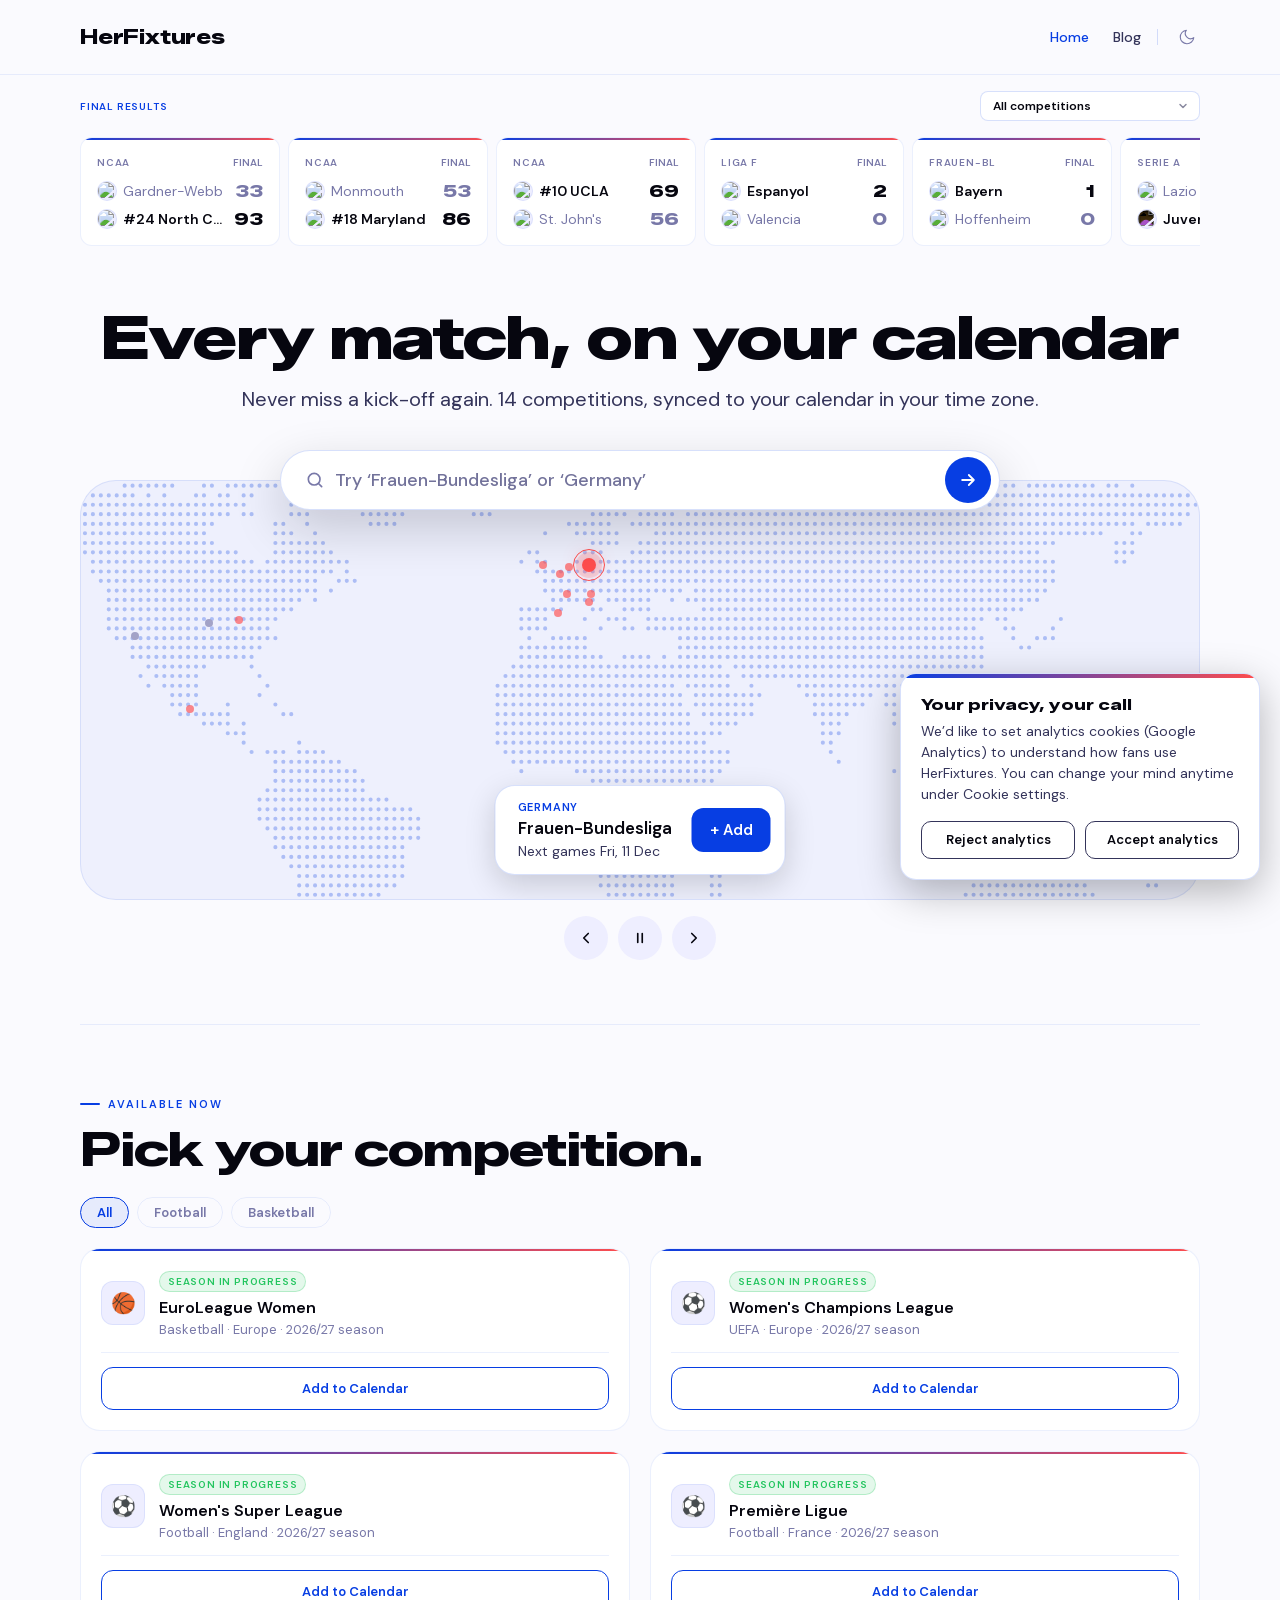
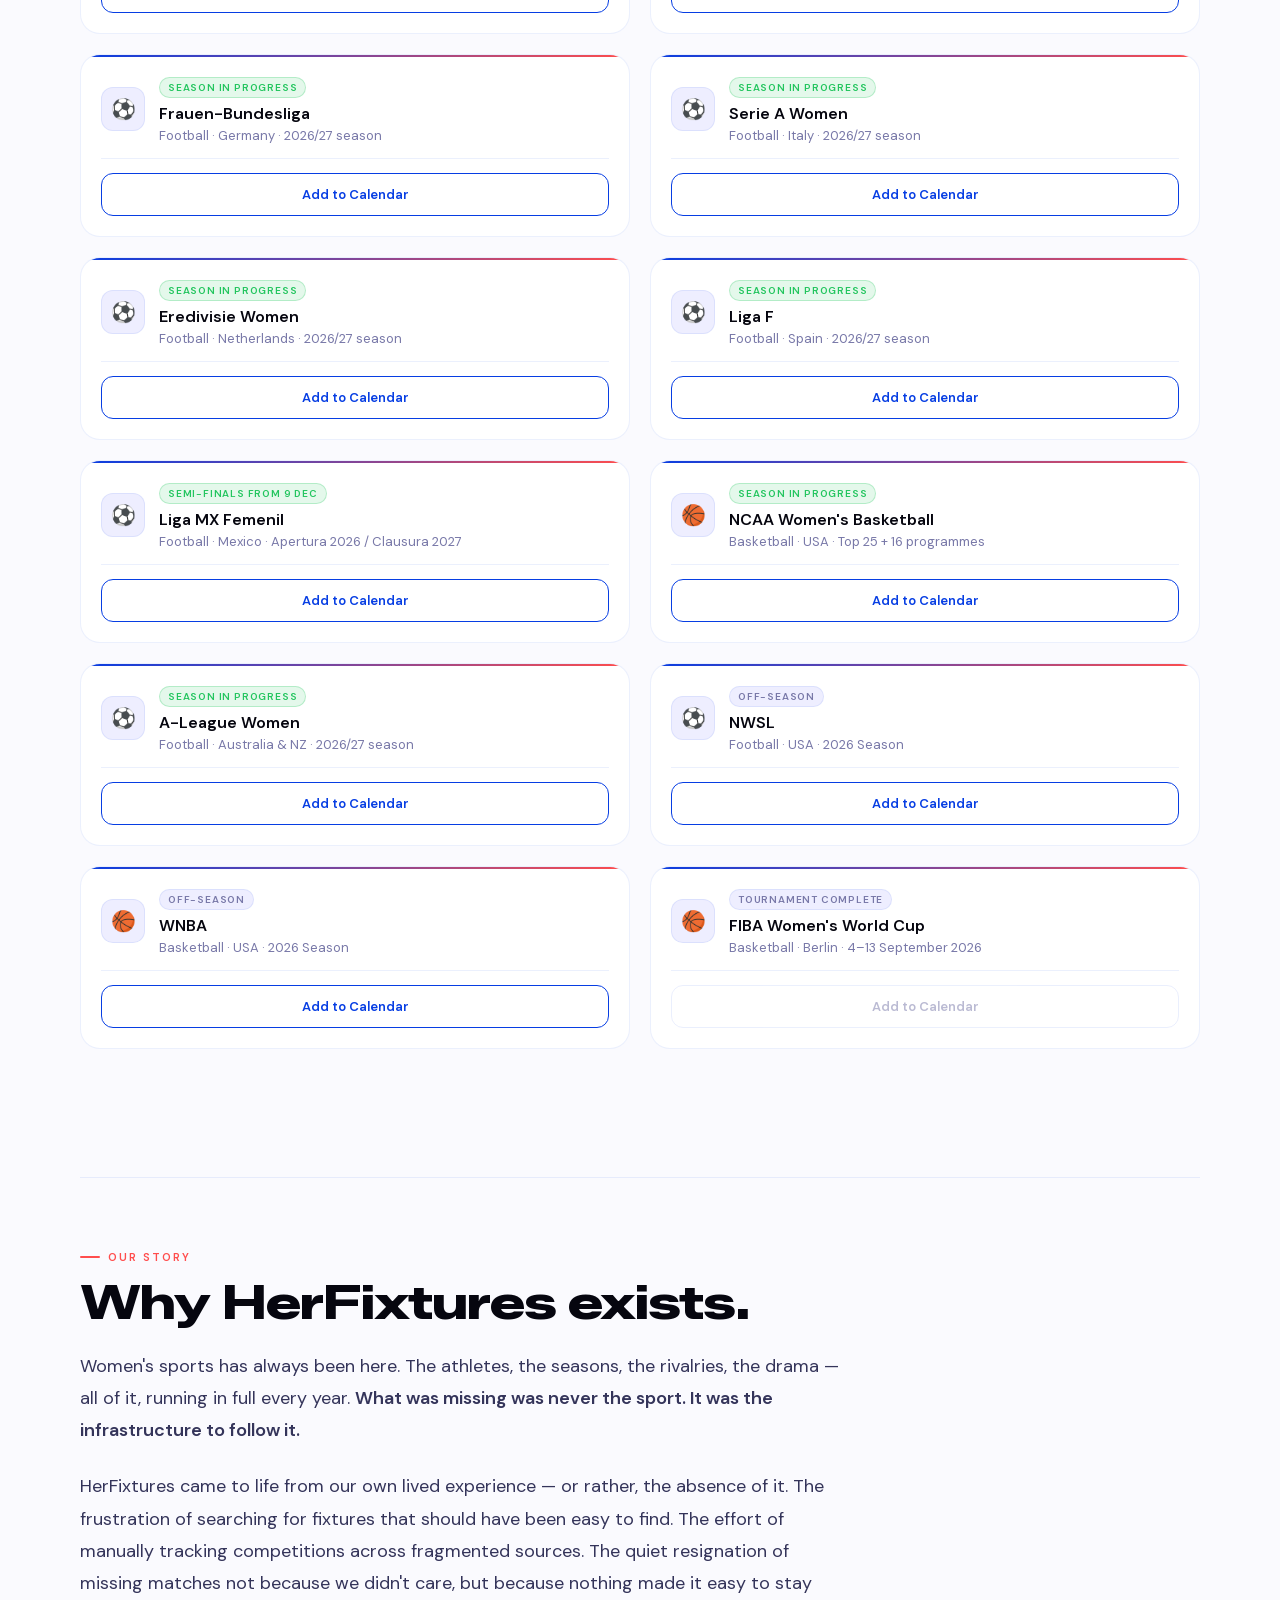
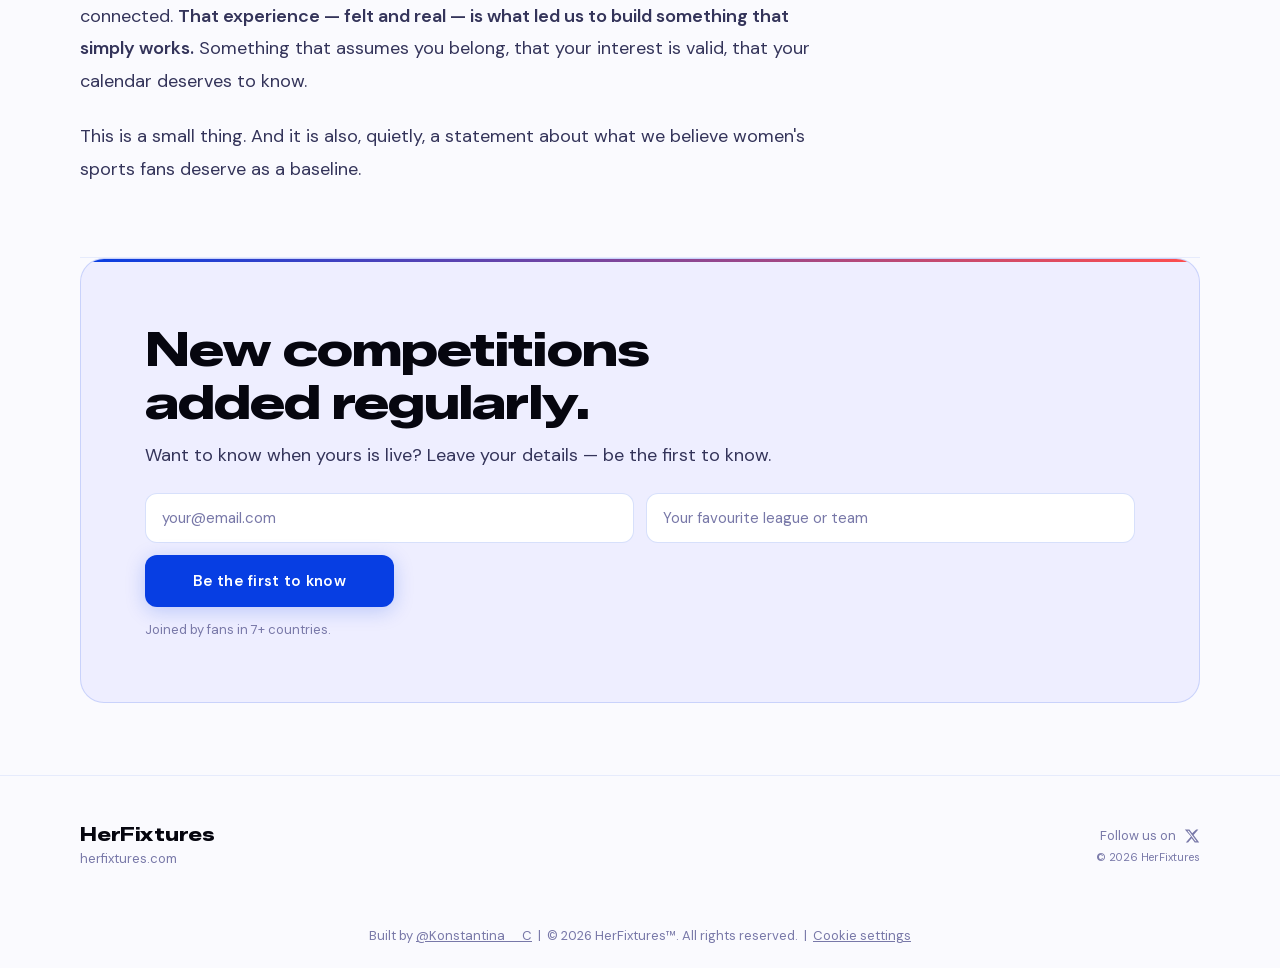
==== index.html @ 51320aba "design: search groups clubs with + Add per competition; dropdown lists every in-season competition; " ====
<!DOCTYPE html>
<html lang="en" data-theme="light">
<head>
<meta charset="UTF-8">
<meta name="viewport" content="width=device-width, initial-scale=1.0">
<script>(function(){var t=localStorage.getItem('theme');if(t==='dark'||t==='light')document.documentElement.setAttribute('data-theme',t);})();</script>
<link rel="canonical" href="https://herfixtures.com/">
<title>HerFixtures — Women's Sports on Your Calendar</title>
<meta name="description" content="Women's sports fixtures, always in your calendar. Subscribe to live fixture feeds for WNBA, NWSL, Women's Champions League, Frauen-Bundesliga and more — straight to Google Calendar, Apple Calendar, or Outlook.">
<meta property="og:title" content="HerFixtures — Women's Sports on Your Calendar">
<meta property="og:description" content="They play every week. You just never knew when. Now you do. One click, no login, women's fixtures in your calendar.">
<meta property="og:url" content="https://herfixtures.com/">
<meta property="og:type" content="website">
<meta property="og:image" content="https://herfixtures.com/og-image.png">
<meta name="twitter:card" content="summary_large_image">
<meta name="twitter:title" content="HerFixtures — Women's Sports on Your Calendar">
<meta name="twitter:description" content="They play every week. You just never knew when. Now you do. One click, no login, women's fixtures in your calendar.">
<meta name="twitter:image" content="https://herfixtures.com/og-image.png">
<!-- Google Analytics loads only after consent: see /assets/consent.js. Never add gtag.js here. -->
<script>
  window.dataLayer = window.dataLayer || [];
  function gtag(){dataLayer.push(arguments);}
</script>
<script src="/assets/consent.js" defer></script>
<link rel="icon" type="image/svg+xml" href="/Favicon.svg">
<link rel="apple-touch-icon" href="/Favicon.svg">
<link rel="stylesheet" href="/assets/fonts/fonts.css">
<style>

/* ── TOKENS ─────────────────────────────────────────────── */
:root {
  --blue:       #073EE3;
  --blue-dim:   #052FC0;
  --coral:      #FF4D4D;
  --coral-dim:  #D93A3A;
  --gold:       #F5C842;

  /* Dark surfaces — clearly distinct */
  --bg:         #0C0C18;
  --bg2:        #181830;
  --bg3:        #222240;
  --text:       #EFEFFA;
  --text2:      #9898BB;
  --muted:      #555575;
  --card:       #181830;
  --border:     rgba(255,255,255,0.08);
  --border2:    rgba(255,255,255,0.15);
  --grid:       rgba(7,62,227,0.07);

  /* Accessible blue for dark mode text/outlines (4.5:1 on #0C0C18) */
  --brand-fg:   #5E86FF;
  --purple:     #7C3AED;
}

[data-theme="light"] {
  --bg:         #FAFAFE;
  --bg2:        #FFFFFF;
  --bg3:        #EEEEFF;
  --text:       #06060F;
  --text2:      #34345A;
  --muted:      #7878A8;
  --card:       #FFFFFF;
  --border:     rgba(7,62,227,0.08);
  --border2:    rgba(7,62,227,0.16);
  --grid:       rgba(7,62,227,0.04);
  --brand-fg:   #073EE3;
}

*, *::before, *::after { margin:0; padding:0; box-sizing:border-box; }
html { scroll-behavior:smooth; }

body {
  font-family:'DM Sans',sans-serif;
  background:var(--bg); color:var(--text);
  min-height:100vh; overflow-x:hidden;
  transition:background 0.4s, color 0.4s;
}


/* ════════════════════════════════════════════════════════
   RESPONSIVE BREAKPOINTS
   The .phone / .phone-scroll / .inner wrapper is the
   mockup chrome. On real viewports we bypass it entirely
   via the #live-page container which is hidden in mockup
   mode but shown on real breakpoints.
   ════════════════════════════════════════════════════════ */

/* ── SHARED PAGE LAYOUT ─────────────────────────────────── */
#live-page {
  display: block;
  width: 100%;
  position: relative;
  isolation: isolate;
  background-color: var(--bg);
  color: var(--text);
  min-height: 100vh;
  transition: background-color 0.4s, color 0.4s;
}

/* Real topbar */
#live-page .real-topbar {
  display: flex;
  align-items: center;
  justify-content: space-between;
  padding: 20px 48px;
  border-bottom: 1px solid var(--border);
  position: sticky;
  top: 0;
  z-index: 100;
  background: var(--bg);
  transition: all 0.4s;
}

#live-page .real-logo {
  font-family: 'Zalando Sans Expanded', sans-serif;
  font-weight: 800;
  font-size: 20px;
  letter-spacing: -0.01em;
  color: var(--text);
  transition: color 0.4s;
}

.real-nav {
  display: flex;
  align-items: center;
  gap: 24px;
}

.nav-link {
  font-family: 'DM Sans', sans-serif;
  font-size: 14px;
  font-weight: 500;
  color: var(--text2);
  text-decoration: none;
  transition: color 0.2s;
}

.nav-link:hover { color: var(--purple); }
.nav-link.active { color: var(--brand-fg); }

.topbar-right {
  display: flex;
  align-items: center;
  gap: 16px;
}

.nav-divider {
  width: 1px;
  height: 16px;
  background: var(--border2);
  flex-shrink: 0;
}

.theme-icon-btn {
  background: none;
  border: none;
  cursor: pointer;
  padding: 4px;
  display: flex;
  align-items: center;
  justify-content: center;
  color: var(--muted);
  transition: color 0.3s, opacity 0.3s;
  border-radius: 6px;
}
.theme-icon-btn:hover {
  opacity: 0.7;
}

/* Content wrapper — max-width + centred */
#live-page .page-content {
  max-width: 1200px;
  margin: 0 auto;
}

/* ── BASE STYLES — all screen sizes ─────────────────────── */

  #live-page .real-topbar { padding: 16px 20px; }

  #live-page .email-social-proof {
    font-size: 13px;
    color: var(--muted);
    margin-top: 14px;
    transition: color 0.4s;
  }

  /* Dividers */
  #live-page .divider { height: 1px; background: var(--border); margin: 0 20px; transition: background 0.4s; }

  /* Sections */
  #live-page .section { padding: 40px 20px; }

  #live-page .mission-body { line-height: 1.8; color: var(--text2); transition: color 0.4s; }
  #live-page .mission-body p { margin-bottom: 1.3em; }
  #live-page .mission-body p:last-child { margin-bottom: 0; }

  #live-page .eyebrow {
    font-size: 11px; font-weight: 700; letter-spacing: 0.18em;
    text-transform: uppercase; color: var(--brand-fg);
    margin-bottom: 14px; display: flex; align-items: center;
    gap: 8px; transition: color 0.4s;
  }
  #live-page .eyebrow::before { content: ''; width: 20px; height: 2px; background: currentColor; border-radius: 2px; flex-shrink: 0; }
  #live-page .eyebrow.coral { color: var(--coral); }

  #live-page .section-title {
    font-family: 'Zalando Sans Expanded', sans-serif;
    font-weight: 800; font-size: 28px; line-height: 1.0;
    letter-spacing: -0.02em; color: var(--text);
    margin-bottom: 24px; transition: color 0.4s;
  }

  /* ── Disabled calendar button state — off-season feeds ── */
  #live-page .btn-cal-disabled {
    flex: 1; display: flex; align-items: center; justify-content: center;
    font-family: 'DM Sans', sans-serif; font-size: 13px; font-weight: 600;
    padding: 12px 10px; border-radius: 12px;
    background: transparent; text-decoration: none;
    color: var(--muted); border: 1.5px solid var(--border2);
    cursor: default; opacity: 0.5; pointer-events: none;
  }

  /* ── UCL Final Card ── */
  #live-page .final-card {
    border-radius: 20px;
    border: 1px solid #ebebeb;
    overflow: hidden;
    position: relative;
    background:
      url('data:image/svg+xml;utf8,<svg viewBox="0 0 400 229" xmlns="http://www.w3.org/2000/svg" preserveAspectRatio="none"><rect x="0" y="0" height="100%25" width="100%25" fill="url(%23grad)" opacity="0.5"/><defs><radialGradient id="grad" gradientUnits="userSpaceOnUse" cx="0" cy="0" r="10" gradientTransform="matrix(12.4 12.185 -9.95 15.185 45.5 -39.187)"><stop stop-color="rgba(0,77,152,1)" offset="0"/><stop stop-color="rgba(32,99,165,1)" offset="0.125"/><stop stop-color="rgba(128,166,204,1)" offset="0.5"/><stop stop-color="rgba(255,255,255,1)" offset="1"/></radialGradient></defs></svg>'),
      url('data:image/svg+xml;utf8,<svg viewBox="0 0 400 229" xmlns="http://www.w3.org/2000/svg" preserveAspectRatio="none"><rect x="0" y="0" height="100%25" width="100%25" fill="url(%23grad)" opacity="1"/><defs><radialGradient id="grad" gradientUnits="userSpaceOnUse" cx="0" cy="0" r="10" gradientTransform="matrix(-15.7 11.879 -9.7 -19.226 386.5 -39.187)"><stop stop-color="rgba(228,32,45,1)" offset="0"/><stop stop-color="rgba(235,88,98,1)" offset="0.25"/><stop stop-color="rgba(248,199,203,1)" offset="0.75"/><stop stop-color="rgba(255,255,255,1)" offset="1"/></radialGradient></defs></svg>'),
      #ffffff;
    background-size: cover, cover;
  }
  #live-page .final-card::before {
    content: ''; position: absolute; top: 0; left: 0; right: 0;
    height: 2px;
    background: linear-gradient(to right, #073EE3 0%, #FF4D4D 100%);
    z-index: 1;
  }
  #live-page .final-card-inner {
    padding: 20px;
    display: flex;
    flex-direction: column;
    gap: 14px;
  }
  #live-page .final-date {
    text-align: center;
    font-family: 'DM Sans', sans-serif;
    font-size: 14px;
    font-weight: 500;
    color: #06060f;
    width: 100%;
  }
  #live-page .final-matchup {
    display: flex;
    align-items: flex-end;
    justify-content: space-between;
    width: 100%;
  }
  #live-page .final-team {
    display: flex;
    flex-direction: column;
    align-items: center;
    gap: 4px;
    flex: 1;
    min-width: 0;
  }
  #live-page .final-crest {
    width: 32px;
    height: 32px;
    object-fit: contain;
  }
  #live-page .final-team-name {
    font-family: 'Zalando Sans Expanded', sans-serif;
    font-size: 16px;
    font-weight: 700;
    color: #1a1025;
    letter-spacing: -0.01em;
    white-space: nowrap;
  }
  #live-page .final-vs {
    font-family: 'DM Sans', sans-serif;
    font-size: 16px;
    font-weight: 700;
    color: #1a1025;
    letter-spacing: -0.01em;
    flex-shrink: 0;
    padding-bottom: 2px;
  }
  #live-page .final-subtitle {
    text-align: center;
    font-family: 'DM Sans', sans-serif;
    font-size: 12px;
    font-weight: 400;
    color: #7b78a7;
    width: 100%;
  }
  #live-page .final-divider {
    height: 1px;
    background: #ebebeb;
    width: 100%;
  }
  #live-page .final-actions {
    display: flex;
    gap: 8px;
    width: 100%;
  }

  /* ── Final card dark mode overrides ── */
  [data-theme="dark"] #live-page .final-card {
    border-color: rgba(255,255,255,0.08);
    background:
      url('data:image/svg+xml;utf8,<svg viewBox="0 0 400 229" xmlns="http://www.w3.org/2000/svg" preserveAspectRatio="none"><rect x="0" y="0" height="100%25" width="100%25" fill="url(%23grad)" opacity="0.35"/><defs><radialGradient id="grad" gradientUnits="userSpaceOnUse" cx="0" cy="0" r="10" gradientTransform="matrix(12.4 12.185 -9.95 15.185 45.5 -39.187)"><stop stop-color="rgba(0,77,152,1)" offset="0"/><stop stop-color="rgba(32,99,165,1)" offset="0.125"/><stop stop-color="rgba(128,166,204,1)" offset="0.5"/><stop stop-color="rgba(24,24,48,1)" offset="1"/></radialGradient></defs></svg>'),
      url('data:image/svg+xml;utf8,<svg viewBox="0 0 400 229" xmlns="http://www.w3.org/2000/svg" preserveAspectRatio="none"><rect x="0" y="0" height="100%25" width="100%25" fill="url(%23grad)" opacity="0.7"/><defs><radialGradient id="grad" gradientUnits="userSpaceOnUse" cx="0" cy="0" r="10" gradientTransform="matrix(-15.7 11.879 -9.7 -19.226 386.5 -39.187)"><stop stop-color="rgba(228,32,45,1)" offset="0"/><stop stop-color="rgba(235,88,98,1)" offset="0.25"/><stop stop-color="rgba(248,199,203,0.3)" offset="0.75"/><stop stop-color="rgba(24,24,48,1)" offset="1"/></radialGradient></defs></svg>'),
      #181830;
    background-size: cover, cover;
  }
  [data-theme="dark"] #live-page .final-date { color: #EFEFFA; }
  [data-theme="dark"] #live-page .final-team-name { color: #EFEFFA; }
  [data-theme="dark"] #live-page .final-vs { color: #EFEFFA; }
  [data-theme="dark"] #live-page .final-subtitle { color: #9898BB; }
  [data-theme="dark"] #live-page .final-divider { background: rgba(255,255,255,0.08); }

  #live-page .feed-cards {
    display: grid;
    grid-template-columns: 1fr;
    gap: 16px;
    padding: 0 0 40px;
  }

  #live-page .feed-card.soon {
    opacity: 0.50;
    pointer-events: none;
  }

  #live-page .feed-card {
    background: var(--card); border: 1px solid var(--border);
    border-radius: 20px; overflow: hidden;
    position: relative; transition: all 0.4s;
  }
  #live-page .feed-card::before {
    content: ''; position: absolute; top: 0; left: 0; right: 0;
    height: 2px;
    background: linear-gradient(to right, #073EE3 0%, #FF4D4D 100%);
  }

  #live-page .feed-header { padding: 20px 20px 14px; display: flex; align-items: center; gap: 14px; }

  #live-page .feed-icon {
    width: 44px; height: 44px; border-radius: 12px;
    background: var(--bg3); border: 1px solid var(--border);
    display: flex; align-items: center; justify-content: center;
    font-size: 20px; flex-shrink: 0; transition: all 0.4s;
  }

  #live-page .feed-name { font-size: 16px; font-weight: 700; color: var(--text); margin-bottom: 3px; transition: color 0.4s; }
  #live-page .feed-meta { font-size: 13px; color: var(--muted); transition: color 0.4s; }

  #live-page .feed-badge {
    display: inline-block;
    font-size: 10px; font-weight: 700; letter-spacing: 0.08em;
    text-transform: uppercase; border-radius: 20px;
    padding: 3px 8px; margin-bottom: 5px;
  }
  #live-page .badge-live {
    background: rgba(34, 197, 94, 0.12);
    color: #22c55e;
    border: 1px solid rgba(34, 197, 94, 0.25);
  }
  #live-page .badge-offseason {
    background: var(--bg3);
    color: var(--muted);
    border: 1px solid var(--border);
  }

  #live-page .filter-pills {
    display: flex; gap: 8px; flex-wrap: wrap;
    margin: 16px 0 20px;
  }
  #live-page .filter-pill {
    font-family: 'DM Sans', sans-serif;
    font-size: 13px; font-weight: 600;
    padding: 6px 16px; border-radius: 20px;
    border: 1.5px solid var(--border);
    color: var(--muted); background: transparent;
    cursor: pointer; transition: all 0.2s;
  }
  #live-page .filter-pill:hover {
    border-color: var(--brand-fg);
    color: var(--brand-fg);
  }
  #live-page .filter-pill.is-active {
    border-color: var(--brand-fg);
    color: var(--brand-fg);
    background: rgba(7, 62, 227, 0.08);
  }
  [data-theme="dark"] #live-page .filter-pill.is-active {
    background: rgba(7, 62, 227, 0.18);
  }

  #live-page .feed-divider { height: 1px; background: var(--border); margin: 0 20px; transition: background 0.4s; }
  #live-page .feed-anticipation {
    font-size: 12px; color: var(--muted); line-height: 1.5;
    padding: 0 20px 14px; transition: color 0.4s;
  }
  #live-page .feed-actions { padding: 14px 20px 20px; display: flex; gap: 10px; }

  #live-page .btn-cal {
    flex: 1; display: flex; align-items: center; justify-content: center;
    font-family: 'DM Sans', sans-serif; font-size: 13px; font-weight: 600;
    padding: 12px 10px; border-radius: 12px;
    cursor: pointer; transition: all 0.2s; background: transparent;
    text-decoration: none;
  }
  #live-page .btn-google { color: var(--brand-fg); border: 1.5px solid var(--brand-fg); }
  #live-page .btn-apple  { color: var(--coral); border: 1.5px solid var(--coral); }
  #live-page .btn-choose-team {
    width: 100%; color: var(--brand-fg); border: 1.5px solid var(--brand-fg);
    background: transparent; cursor: pointer; font-family: 'DM Sans', sans-serif;
  }
  #live-page .btn-choose-team:hover {
    background: var(--brand-fg); color: white;
  }

  /* Email */
  #live-page .email-wrap {
    margin: 0 20px 40px;
    padding: 32px 24px;
    background: var(--bg3); border-radius: 24px;
    border: 1px solid var(--border2);
    position: relative; overflow: hidden; transition: all 0.4s;
  }
  #live-page .email-wrap::before {
    content: ''; position: absolute; top: 0; left: 0; right: 0;
    height: 3px;
    background: linear-gradient(to right, #073EE3 0%, #FF4D4D 100%);
  }

  #live-page .email-section-title {
    font-family: 'Zalando Sans Expanded', sans-serif;
    font-weight: 800; font-size: 28px; line-height: 1.1;
    letter-spacing: -0.02em; color: var(--text);
    margin-bottom: 12px; transition: color 0.4s;
    text-align: left;
  }

  #live-page .email-sub {
    font-size: 15px; color: var(--text2); line-height: 1.6;
    margin-bottom: 24px; transition: color 0.4s;
    text-align: left;
  }

  /* Stacked inputs on mobile */
  #live-page .email-fields {
    display: grid;
    grid-template-columns: 1fr;
    gap: 10px;
    margin-bottom: 12px;
  }

  #live-page .email-input {
    width: 100%; padding: 14px 16px;
    background: var(--bg2); border: 1px solid var(--border2);
    border-radius: 12px; font-family: 'DM Sans', sans-serif;
    font-size: 15px; color: var(--text); outline: none;
    transition: all 0.2s; display: block; box-sizing: border-box;
  }
  #live-page .email-input::placeholder { color: var(--muted); }
  #live-page .email-input:focus { border-color: var(--brand-fg); box-shadow: 0 0 0 3px rgba(7,62,227,0.10); }

  #live-page .email-btn {
    padding: 16px 24px;
    background: var(--brand-fg); color: white;
    font-family: 'DM Sans', sans-serif; font-size: 15px; font-weight: 700;
    border: none; border-radius: 12px; cursor: pointer;
    letter-spacing: 0.02em;
    box-shadow: 0 4px 20px rgba(7,62,227,0.22);
    transition: all 0.2s; display: block; width: 100%;
  }

  #live-page .email-disclaimer {
    font-size: 12px; color: var(--muted);
    margin-top: 14px; line-height: 1.4; transition: color 0.4s;
    text-align: left;
  }

  /* Footer */
  #live-page .real-footer {
    padding: 32px 20px;
    border-top: 1px solid var(--border);
    display: flex;
    flex-direction: column;
    align-items: center;
    gap: 12px;
    text-align: center;
    transition: border-color 0.4s;
  }

  #live-page .footer-left {
    display: flex; flex-direction: column; align-items: center; gap: 4px;
  }

  #live-page .footer-logo {
    font-family: 'Zalando Sans Expanded', sans-serif;
    font-weight: 800; font-size: 18px; letter-spacing: -0.01em;
    color: var(--text); transition: color 0.4s;
  }

  #live-page .footer-right {
    text-align: center;
    display: flex;
    flex-direction: column;
    align-items: center;
    gap: 6px;
  }
  #live-page .footer-url  { font-size: 13px; color: var(--muted); transition: color 0.4s; }
  #live-page .footer-socials { display: flex; align-items: center; gap: 8px; justify-content: center; }
  #live-page .footer-follow { font-size: 13px; color: var(--muted); transition: color 0.4s; }
  #live-page .footer-social-link { color: var(--muted); transition: color 0.2s; display: flex; align-items: center; }
  #live-page .footer-social-link:hover { color: var(--brand-fg); }
  #live-page .footer-social-link svg { width: 16px; height: 16px; fill: currentColor; }
  #live-page .footer-copy { font-size: 11px; color: var(--muted); transition: color 0.4s; }

/* ── TABLET — 768px to 1279px ───────────────────────────── */
@media (min-width: 768px) {

  #live-page .real-topbar { padding: 20px 48px; }
  #live-page .divider { margin: 0 48px; }
  #live-page .section { padding: 56px 48px; }
  #live-page .section-title { font-size: 40px; }
  #live-page .feed-cards { grid-template-columns: 1fr 1fr; gap: 20px; padding: 0 0 56px; }
  #live-page .email-wrap { margin: 0 48px 56px; padding: 48px; }
  #live-page .email-section-title { font-size: 40px; }
  #live-page .email-sub { font-size: 17px; }
  #live-page .email-fields { grid-template-columns: 1fr 1fr; gap: 12px; }
  #live-page .email-btn { width: auto; display: inline-block; padding: 16px 48px; }
  #live-page .real-footer { padding: 40px 48px; flex-direction: row; align-items: center; justify-content: space-between; }
  #live-page .footer-left { align-items: flex-start; }
  #live-page .footer-right { align-items: flex-end; text-align: right; }
  #live-page .footer-socials { justify-content: flex-end; }
}

/* ── DESKTOP — 1280px+ ──────────────────────────────────── */
@media (min-width: 1280px) {

  /* Wider than 1280px: keep the top bar and Scores Strip inside the same centred
     1280px column as the hero and cards (80px inset), so every edge lines up. */
  #live-page .real-topbar { padding: 24px max(80px, calc((100% - 1280px) / 2 + 80px)); }

  #live-page .page-content { max-width: 1280px; }


  #live-page .divider { margin: 0 80px; }

  #live-page .section { padding: 72px 80px; }

  #live-page .section-title { font-size: 48px; }

  /* Feed cards — 2 columns on wide desktop, same as tablet */
  #live-page .feed-cards {
    grid-template-columns: 1fr 1fr;
  }

  #live-page .mission-body { font-size: 18px; max-width: 760px; line-height: 1.8; color: var(--text2); transition: color 0.4s; }
  #live-page .mission-body p { margin-bottom: 1.3em; }
  #live-page .mission-body p:last-child { margin-bottom: 0; }

  #live-page .email-wrap { margin: 0 80px 72px; padding: 64px; }

  #live-page .email-section-title { font-size: 48px; }

  #live-page .email-sub { font-size: 18px; }

  #live-page .real-footer { padding: 48px max(80px, calc((100% - 1280px) / 2 + 80px)); }
}


/* ══════════════════════════════════════════════════
   SCORES STRIP
   Extracted from scores-strip.html standalone build
══════════════════════════════════════════════════ */

/* Strip wrapper */
#scores-strip {
  padding: 16px 20px;
  position: relative;
}

/* Label overlay row */
#strip-label-row {
  position: relative;
  height: 24px;
  margin-bottom: 16px;
  overflow: hidden;
  pointer-events: none;
}
.strip-label {
  position: absolute;
  top: 0;
  font-family: 'DM Sans', sans-serif;
  font-size: 10px;
  font-weight: 700;
  letter-spacing: 0.8px;
  text-transform: uppercase;
  color: var(--blue);
  white-space: nowrap;
  transition: color 0.4s;
}

/* Header row: labels + competition filter (right-aligned) */
.strip-head {
  display: flex;
  align-items: center;
  gap: 12px;
  margin-bottom: 16px;
}
.strip-head #strip-label-row { flex: 1; min-width: 0; margin-bottom: 0; height: 30px; }
.strip-head .strip-label { top: 50%; transform: translateY(-50%); }
#strip-filter {
  flex-shrink: 0;
  max-width: 220px;
  height: 30px;
  padding: 0 30px 0 12px;
  font-family: 'DM Sans', sans-serif;
  font-size: 12px;
  font-weight: 600;
  color: var(--text);
  background-color: var(--card);
  background-image: url("data:image/svg+xml,%3Csvg xmlns='http://www.w3.org/2000/svg' viewBox='0 0 12 12'%3E%3Cpath d='M3 4.5l3 3 3-3' fill='none' stroke='%238A8AA0' stroke-width='1.5' stroke-linecap='round' stroke-linejoin='round'/%3E%3C/svg%3E");
  background-repeat: no-repeat;
  background-position: right 10px center;
  background-size: 12px;
  border: 1px solid var(--border2);
  border-radius: 8px;
  appearance: none;
  -webkit-appearance: none;
  text-overflow: ellipsis;
  cursor: pointer;
}
#strip-filter:hover { border-color: var(--brand-fg); }
#strip-filter:focus-visible { outline: 2px solid var(--brand-fg); outline-offset: 2px; }
#strip-filter[hidden] { display: none; }
@media (max-width: 600px) { #strip-filter { max-width: 170px; } }

/* Scroll container */
#strip-scroll {
  overflow-x: auto;
  overflow-y: visible;
  scrollbar-width: none;
  -webkit-overflow-scrolling: touch;
  cursor: grab;
  user-select: none;
  padding-bottom: 4px;
}
#strip-scroll.is-dragging { cursor: grabbing; }
#strip-scroll::-webkit-scrollbar { display: none; }

/* Track */
#strip-track {
  display: flex;
  align-items: flex-start;
  gap: 24px;
  width: max-content;
}

/* Group */
.strip-group {
  display: flex;
  flex-direction: column;
  align-items: flex-start;
}

/* Cards row */
.strip-cards {
  display: flex;
  gap: 8px;
}

/* Game card */
.game-card {
  position: relative;
  width: 200px;
  flex-shrink: 0;
  background: var(--card);
  border: 1px solid var(--border);
  border-radius: 12px;
  padding: 18px 16px 16px;
  display: flex;
  flex-direction: column;
  gap: 12px;
  overflow: hidden;
  transition: background 0.4s, border-color 0.4s;
}
.game-card::before {
  content: '';
  position: absolute;
  top: 0; left: 0; right: 0;
  height: 2px;
  background: linear-gradient(90deg, var(--blue) 0%, var(--coral) 100%);
}

/* Card header */
.gc-header {
  display: flex;
  align-items: center;
  justify-content: space-between;
  gap: 6px;
  width: 100%;
}
.gc-header .gc-league { min-width: 0; overflow: hidden; text-overflow: ellipsis; white-space: nowrap; }
.gc-initial { font-size: 10px; font-weight: 700; color: var(--muted); }
.gc-team-left { min-width: 0; }
.gc-team-left .gc-name { overflow: hidden; text-overflow: ellipsis; }
.gc-team .gc-score { margin-left: 8px; }
.gc-league {
  font-size: 10px;
  font-weight: 700;
  letter-spacing: 0.8px;
  color: var(--muted);
  text-transform: uppercase;
  transition: color 0.4s;
}
.gc-status {
  font-size: 10px;
  font-weight: 700;
  color: var(--muted);
  text-align: right;
  white-space: nowrap;
  transition: color 0.4s;
}
.gc-status-live {
  display: flex;
  align-items: center;
  gap: 2px;
}
.gc-live-dot {
  width: 8px; height: 8px;
  border-radius: 50%;
  background: #e03737;
  flex-shrink: 0;
  animation: gc-live-pulse 1.6s ease-in-out infinite;
}
@keyframes gc-live-pulse {
  0%, 100% { opacity: 1; transform: scale(1); }
  50%       { opacity: 0.35; transform: scale(0.65); }
}

/* Team rows */
.gc-teams {
  display: flex;
  flex-direction: column;
  gap: 8px;
  width: 100%;
}
.gc-team {
  display: flex;
  align-items: center;
  justify-content: space-between;
  width: 100%;
}
.gc-team-left {
  display: flex;
  align-items: center;
  gap: 6px;
}
.gc-logo {
  width: 20px; height: 20px;
  border-radius: 50%;
  background: var(--bg3);
  border: 1px solid var(--border);
  flex-shrink: 0;
  overflow: hidden;
  display: flex; align-items: center; justify-content: center;
  transition: background 0.4s, border-color 0.4s;
}
.gc-logo img { width: 100%; height: 100%; object-fit: contain; }
.gc-name {
  font-size: 14px; font-weight: 600;
  color: var(--text); white-space: nowrap; transition: color 0.4s;
}
.gc-name.loser { color: var(--muted); font-weight: 400; }
.gc-score {
  font-family: 'Zalando Sans Expanded', sans-serif;
  font-size: 16px; font-weight: 900;
  color: var(--text); white-space: nowrap;
  transition: color 0.4s; letter-spacing: -0.01em;
}
.gc-score.loser { color: var(--muted); }
.gc-next { display: flex; flex-direction: column; gap: 4px; min-height: 64px; justify-content: center; }
.gc-next-title { font-size: 16px; font-weight: 700; color: var(--text); }
.gc-next-sub { font-size: 13px; color: var(--muted); }

/* Responsive: same side spacing as the top bar and hero (20 / 48 / 80px) */
@media (min-width: 768px) {
  #scores-strip { padding: 16px 48px; }
}
@media (min-width: 1280px) {
  #scores-strip { padding: 16px max(80px, calc((100% - 1280px) / 2 + 80px)); }
}

/* ══════════════════════════════════════════════════
   HERO — headline + search + world map (Figma "Homepage v2.0", page 6 · Minimal)
   The map follows the theme: light map in light mode, dark map in dark mode.
══════════════════════════════════════════════════ */
.mhero {
  --map-bg: #EEF0FD; --map-dot: #073EE3; --map-dot-op: 0.28;
  --map-border: rgba(7,62,227,0.10); --pin-off: #A3A3C7;
}
[data-theme="dark"] .mhero {
  --map-bg: #11112A; --map-dot: #5E86FF; --map-dot-op: 0.42;
  --map-border: rgba(255,255,255,0.08); --pin-off: #4A4A70;
}
#live-page .hero-slot.mhero { max-width: 1280px; margin: 0 auto; padding: 12px 20px 48px; text-align: center; overflow-x: clip; }
@media (min-width: 768px)  { #live-page .hero-slot.mhero { padding: 32px 48px 56px; } }
@media (min-width: 1280px) { #live-page .hero-slot.mhero { padding: 40px 80px 64px; } }
.mhero__title {
  font-family: 'Zalando Sans Expanded', sans-serif; font-weight: 900;
  font-size: clamp(30px, 6vw, 60px); line-height: 1.06; letter-spacing: -0.02em;
  color: var(--text); max-width: 900px; margin: 0 auto; text-wrap: balance;
}
.mhero__sub { margin: 14px auto 0; max-width: 520px; font-size: 16px; line-height: 1.5; color: var(--text2); }
@media (min-width: 768px) {
  /* One line from tablet up: the headline scales with the content width (≈18.6× its font size) */
  .mhero__title { white-space: nowrap; max-width: none; font-size: min(60px, calc((100vw - 96px) / 18.6)); }
  .mhero__sub { font-size: 18px; max-width: 640px; }
}
@media (min-width: 1024px) { .mhero__sub { white-space: nowrap; max-width: none; } }
@media (min-width: 1280px) { .mhero__title { font-size: 60px; } .mhero__sub { font-size: 20px; } }

/* Search pill overlaps the top edge of the map card by half its height */
.mhero__stage { position: relative; margin-top: 28px; padding-top: 31px; }
/* Resting: compact. Open (focused or holding text): full size, after a two-colour
   light sweeps once around the border (blue + coral, the brand gradient). */
@property --mh-angle { syntax: '<angle>'; initial-value: 0deg; inherits: false; }
.mhero__search {
  position: absolute; top: 4px; left: 50%; transform: translateX(-50%); z-index: 5;
  width: min(88%, 720px); height: 54px; display: flex; align-items: center; gap: 10px;
  padding: 0 6px 0 18px; text-align: left;
  background: var(--card); border: 1px solid var(--border2); border-radius: 999px;
  box-shadow: 0 18px 50px rgba(6,6,15,0.18);
  transition: width 0.45s cubic-bezier(0.2,0.8,0.2,1), height 0.45s cubic-bezier(0.2,0.8,0.2,1),
              top 0.45s cubic-bezier(0.2,0.8,0.2,1), border-color 0.3s, box-shadow 0.3s;
}
.mhero__search.is-open {
  top: 0; width: min(94%, 760px); height: 62px;
  border-color: var(--brand-fg);
  box-shadow: 0 18px 50px rgba(6,6,15,0.18), 0 0 0 4px rgba(94,134,255,0.16);
}
.mhero__search::before {
  content: ''; position: absolute; inset: -3px; border-radius: inherit; padding: 3px; pointer-events: none; opacity: 0;
  background: conic-gradient(from var(--mh-angle), transparent 0deg, rgba(7,62,227,0.25) 20deg, #073EE3 75deg, #5E86FF 95deg, transparent 120deg,
                             transparent 180deg, rgba(255,77,77,0.25) 200deg, #FF4D4D 255deg, #FF8A8A 275deg, transparent 300deg);
  -webkit-mask: linear-gradient(#000 0 0) content-box, linear-gradient(#000 0 0);
  -webkit-mask-composite: xor; mask-composite: exclude;
}
.mhero__search.is-arriving::before { animation: mh-sweep 1s cubic-bezier(0.45,0,0.2,1) forwards; }
@keyframes mh-sweep {
  0%   { --mh-angle: 0deg;   opacity: 0; }
  12%  { opacity: 1; }
  78%  { opacity: 1; }
  100% { --mh-angle: 450deg; opacity: 0; }
}
.mhero__search-icon { width: 20px; height: 20px; flex-shrink: 0; fill: none; stroke: var(--muted); stroke-width: 2; stroke-linecap: round; }
.mhero__search input {
  flex: 1; min-width: 0; height: 100%; border: 0; background: transparent; outline: none;
  font: 500 16px 'DM Sans', sans-serif; color: var(--text);
}
/* Placeholder ("Try …"): quieter, just above 4.5:1 (light #72729A on white 4.58:1,
   dark #8080A8 on #181830 4.60:1); it fades out when the search is focused. */
.mhero__search input::placeholder { color: #72729A; opacity: 1; transition: opacity 0.35s ease; }
[data-theme="dark"] .mhero__search input::placeholder { color: #8080A8; }
.mhero__search input:focus::placeholder { opacity: 0; }
.mhero__search input::-webkit-search-cancel-button { -webkit-appearance: none; }
.mhero__go { flex-shrink: 0; width: 42px; height: 42px; border-radius: 50%; border: 0; background: var(--blue); display: grid; place-items: center; cursor: pointer; transition: width 0.45s, height 0.45s; }
.mhero__search.is-open .mhero__go { width: 46px; height: 46px; }
/* Clear slides out from under the submit arrow (the arrow sits above it) and slides
   back under it when the box is emptied. Its space opens/closes with the same easing. */
.mhero__go { position: relative; z-index: 2; }
.mhero__clear {
  position: relative; z-index: 1;
  flex-shrink: 0; height: 32px; border-radius: 999px; border: 0; cursor: pointer; white-space: nowrap;
  background: var(--bg3); color: var(--text2); font: 600 13px 'DM Sans', sans-serif;
  max-width: 0; padding: 0; margin-right: -10px; overflow: hidden;
  opacity: 0; transform: translateX(48px) scale(0.92); pointer-events: none;
  transition: max-width 1.1s cubic-bezier(0.22,1,0.36,1), padding 1.1s cubic-bezier(0.22,1,0.36,1),
              margin 1.1s cubic-bezier(0.22,1,0.36,1), transform 1.1s cubic-bezier(0.22,1,0.36,1),
              opacity 0.8s ease;
}
.mhero__search.has-text .mhero__clear {
  max-width: 80px; padding: 0 12px; margin-right: 0;
  opacity: 1; transform: none; pointer-events: auto;
}
.mhero__clear:hover { color: var(--text); }
.mhero__clear:focus-visible { outline: 2px solid var(--brand-fg); outline-offset: 2px; }
.mhero__go svg { width: 20px; height: 20px; fill: none; stroke: #fff; stroke-width: 2.2; stroke-linecap: round; stroke-linejoin: round; }
@media (min-width: 768px) {
  .mhero__stage { padding-top: 38px; }
  .mhero__search { top: 8px; width: min(90%, 720px); height: 60px; padding: 0 8px 0 24px; }
  .mhero__search.is-open { top: 0; width: min(94%, 760px); height: 76px; padding: 0 12px 0 26px; }
  .mhero__search input { font-size: 18px; }
  .mhero__go { width: 46px; height: 46px; }
  .mhero__search.is-open .mhero__go { width: 52px; height: 52px; }
}
.mhero__results {
  position: absolute; top: calc(100% + 8px); left: 0; right: 0; list-style: none;
  background: var(--card); border: 1px solid var(--border2); border-radius: 20px;
  box-shadow: 0 18px 50px rgba(6,6,15,0.18); padding: 6px; max-height: 360px; overflow: auto;
}
.mhero__results li { display: flex; align-items: center; gap: 12px; padding: 8px 12px; min-height: 48px; border-radius: 14px; cursor: pointer; }
.mhero__results li[aria-selected="true"], .mhero__results li:hover { background: var(--bg3); }
.mhero__res-logo { width: 28px; height: 28px; flex-shrink: 0; display: grid; place-items: center; font-size: 20px; }
.mhero__res-logo img { width: 28px; height: 28px; object-fit: contain; }
.mhero__res-text { display: flex; flex-direction: column; min-width: 0; }
.mhero__res-name { font-weight: 600; font-size: 15px; color: var(--text); }
.mhero__res-meta { font-size: 13px; color: var(--text2); }
.mhero__res-add {
  margin-left: auto; flex-shrink: 0; height: 32px; padding: 0 14px; border-radius: 999px;
  display: inline-flex; align-items: center; background: var(--blue); color: #fff; font: 600 13px 'DM Sans', sans-serif;
}
.mhero__results li.mhero__res-club { cursor: default; background: none; padding-bottom: 2px; min-height: 0; }
.mhero__results li.mhero__res-child { min-height: 44px; padding-left: 52px; }
.mhero__res-sub { font-size: 14px; font-weight: 600; color: var(--text2); }
.mhero__results li[aria-selected="true"] .mhero__res-sub, .mhero__results li:hover .mhero__res-sub { color: var(--text); }
.mhero__results li.mhero__res-empty { cursor: default; color: var(--text2); font-size: 14px; background: none; }
.mhero__res-empty a { color: var(--brand-fg); }

/* Map card */
.mhero__map {
  position: relative; height: 320px; border-radius: 28px; overflow: hidden;
  background: var(--map-bg); border: 1px solid var(--map-border); transition: background 0.4s, border-color 0.4s;
}
@media (min-width: 768px) { .mhero__map { height: 420px; border-radius: 36px; } }
.mhero__world { position: absolute; left: 0; top: 0; transition: transform 0.9s cubic-bezier(0.4,0,0.2,1); }
.mhero__world::before {
  content: ''; position: absolute; inset: 0; background: var(--map-dot); opacity: var(--map-dot-op);
  -webkit-mask: url(/assets/worldmap.svg) center / 100% 100% no-repeat;
          mask: url(/assets/worldmap.svg) center / 100% 100% no-repeat;
}
.mhero__dots { position: absolute; inset: 0; }
.mhero__pin { position: absolute; width: 8px; height: 8px; margin: -4px 0 0 -4px; border-radius: 50%; background: var(--pin-off); transition: all 0.4s; }
.mhero__pin.is-live { background: var(--coral); opacity: 0.65; }
.mhero__pin.is-featured {
  width: 14px; height: 14px; margin: -7px 0 0 -7px; opacity: 1; background: var(--coral); z-index: 2;
  box-shadow: 0 0 0 6px rgba(255,77,77,0.18), 0 0 18px rgba(255,77,77,0.55);
}
.mhero__pin.is-featured::after { content: ''; position: absolute; inset: -9px; border-radius: 50%; border: 1.5px solid var(--coral); animation: mhero-ring 2s ease-out infinite; }
@keyframes mhero-ring { from { transform: scale(0.6); opacity: 0.9; } to { transform: scale(1.9); opacity: 0; } }

/* Caption chip: centred under the pin, theme colours, with an action */
.mhero__caption {
  position: absolute; left: 14px; right: 14px; bottom: 14px; z-index: 3;
  display: flex; align-items: center; gap: 14px; text-align: left;
  background: var(--card); color: var(--text); border: 1px solid var(--border2);
  border-radius: 20px; padding: 12px 12px 12px 18px; box-shadow: 0 10px 30px rgba(6,6,15,0.16);
}
@media (min-width: 768px) {
  .mhero__caption { left: 50%; right: auto; bottom: 24px; transform: translateX(-50%); width: max-content; max-width: min(560px, calc(100% - 48px)); padding: 14px 14px 14px 22px; gap: 20px; }
}
.mhero__cap-text { display: flex; flex-direction: column; gap: 3px; min-width: 0; flex: 1; }
.mhero__cap-label { font-size: 11px; font-weight: 700; letter-spacing: 0.8px; text-transform: uppercase; color: var(--brand-fg); }
.mhero__cap-title { font-size: 17px; font-weight: 700; line-height: 1.3; }
.mhero__cap-meta { font-size: 14px; color: var(--text2); }
.mhero__cap-add {
  flex-shrink: 0; height: 44px; padding: 0 18px; border-radius: 12px; border: 0; cursor: pointer;
  background: var(--blue); color: #fff; font: 600 15px 'DM Sans', sans-serif; white-space: nowrap;
}
.mhero__cap-add:focus-visible { outline: 2px solid var(--brand-fg); outline-offset: 3px; }

/* API-Football's Juventus crest is a white outline: invert it to black in light mode
   (pickers, Scores Strip, search results). */
:root:not([data-theme="dark"]) img[src$="/football/teams/1886.png"] { filter: invert(1); }

/* Controls */
.mhero__controls { display: flex; justify-content: center; gap: 10px; margin-top: 16px; }
.mhero__ctl { width: 44px; height: 44px; border-radius: 50%; border: 0; background: var(--bg3); color: var(--text); display: grid; place-items: center; cursor: pointer; }
.mhero__ctl svg { width: 18px; height: 18px; fill: none; stroke: currentColor; stroke-width: 2.2; stroke-linecap: round; stroke-linejoin: round; }
.mhero__ctl .i-play { display: none; fill: currentColor; stroke: none; }
.mhero__ctl.is-paused .i-play { display: block; }
.mhero__ctl.is-paused .i-pause { display: none; }
.mhero__go:focus-visible, .mhero__ctl:focus-visible { outline: 2px solid var(--brand-fg); outline-offset: 3px; }
.mhero__sr { position: absolute; width: 1px; height: 1px; overflow: hidden; clip: rect(0 0 0 0); white-space: nowrap; }
@media (prefers-reduced-motion: reduce) {
  .mhero__search, .mhero__go, .mhero__clear { transition: none; }
  .mhero__search.is-arriving::before { animation: none; }
  .mhero__world { transition: none; }
  .mhero__pin.is-featured::after { display: none; animation: none; }
}

</style>
<script type="application/ld+json">
{
  "@context": "https://schema.org",
  "@type": "WebApplication",
  "name": "HerFixtures",
  "url": "https://herfixtures.com",
  "description": "Women's sports fixtures calendar subscription service. Subscribe to live fixture feeds for WNBA, NWSL, Women's Champions League, Frauen-Bundesliga and more.",
  "applicationCategory": "SportsApplication",
  "operatingSystem": "Web, iOS, Android",
  "offers": {
    "@type": "Offer",
    "price": "0",
    "priceCurrency": "EUR"
  },
  "audience": {
    "@type": "Audience",
    "audienceType": "Women's sports fans"
  }
}
</script>
</head>
<body>

<div id="live-page">

  <!-- Topbar -->
  <div class="real-topbar">
    <div class="real-logo">HerFixtures</div>
    <div class="topbar-right">
    <nav class="real-nav">
      <a href="/" class="nav-link active">Home</a>
      <a href="/blog" class="nav-link">Blog</a>
    </nav>
    <div class="nav-divider"></div>
    <button class="theme-icon-btn" id="theme-icon-btn" onclick="toggleTheme()" aria-label="Toggle dark mode">
      <svg id="icon-moon" xmlns="http://www.w3.org/2000/svg" width="18" height="18" viewBox="0 0 24 24" fill="none" stroke="currentColor" stroke-width="1.5" stroke-linecap="round" stroke-linejoin="round">
        <path d="M21 12.79A9 9 0 1 1 11.21 3 7 7 0 0 0 21 12.79z"/>
      </svg>
      <svg id="icon-sun" xmlns="http://www.w3.org/2000/svg" width="18" height="18" viewBox="0 0 24 24" fill="none" stroke="currentColor" stroke-width="1.5" stroke-linecap="round" stroke-linejoin="round" style="display:none;">
        <circle cx="12" cy="12" r="5"/>
        <line x1="12" y1="1" x2="12" y2="3"/>
        <line x1="12" y1="21" x2="12" y2="23"/>
        <line x1="4.22" y1="4.22" x2="5.64" y2="5.64"/>
        <line x1="18.36" y1="18.36" x2="19.78" y2="19.78"/>
        <line x1="1" y1="12" x2="3" y2="12"/>
        <line x1="21" y1="12" x2="23" y2="12"/>
        <line x1="4.22" y1="19.78" x2="5.64" y2="18.36"/>
        <line x1="18.36" y1="5.64" x2="19.78" y2="4.22"/>
      </svg>
    </button>
    </div>
  </div>


    <!-- ══════════════════════════════════════════
         SCORES STRIP — PostGame · LiveGame · PreGame
    ══════════════════════════════════════════ -->
    <div id="scores-strip">
      <div class="strip-head">
        <div id="strip-label-row">
          <div class="strip-label" id="label-postgame">Final Results</div>
          <div class="strip-label" id="label-pregame">Coming Up</div>
        </div>
        <select id="strip-filter" aria-label="Show games from" hidden>
          <option value="all">All competitions</option>
        </select>
      </div>
      <div id="strip-scroll">
        <div id="strip-track">
          <div class="strip-group" id="group-postgame">
            <div class="strip-cards" id="cards-postgame"></div>
          </div>
          <div class="strip-group" id="group-pregame">
            <div class="strip-cards" id="cards-pregame"></div>
          </div>
        </div>
      </div>
    </div>

  <div class="page-content">

    <!-- Hero — headline, search, world map of every competition (design: Figma "Homepage v2.0", page 6 · Minimal) -->
    <section class="hero-slot mhero" id="live-hero" aria-labelledby="mhero-title">
      <h1 class="mhero__title" id="mhero-title">Every match, on your calendar</h1>
      <p class="mhero__sub">Never miss a kick-off again. <span id="mhero-count">14</span> competitions, synced to your calendar in your time zone.</p>

      <div class="mhero__stage">
        <form class="mhero__search" role="search" autocomplete="off" onsubmit="return false;">
          <label class="mhero__sr" for="mhero-q">Find a team or competition</label>
          <svg class="mhero__search-icon" viewBox="0 0 24 24" aria-hidden="true"><circle cx="11" cy="11" r="7"/><path d="M20 20l-3.5-3.5"/></svg>
          <input id="mhero-q" type="search" role="combobox" aria-expanded="false" aria-controls="mhero-results"
                 aria-autocomplete="list" placeholder="Search a team or competition" enterkeyhint="search">
          <button type="button" class="mhero__clear" id="mhero-clear" tabindex="-1" aria-hidden="true">Clear</button>
          <button type="submit" class="mhero__go" aria-label="Search">
            <svg viewBox="0 0 24 24" aria-hidden="true"><path d="M5 12h14M13 6l6 6-6 6"/></svg>
          </button>
          <ul class="mhero__results" id="mhero-results" role="listbox" aria-label="Teams and competitions" hidden></ul>
        </form>

        <div class="mhero__map" id="mhero-map">
          <div class="mhero__world" id="mhero-world" aria-hidden="true">
            <div class="mhero__dots" id="mhero-dots"></div>
          </div>
          <div class="mhero__caption" id="mhero-caption" hidden>
            <div class="mhero__cap-text" aria-live="polite">
              <span class="mhero__cap-label" id="mhero-cap-label"></span>
              <span class="mhero__cap-title" id="mhero-cap-title"></span>
              <span class="mhero__cap-meta" id="mhero-cap-meta"></span>
            </div>
            <button type="button" class="mhero__cap-add" id="mhero-cap-add"><span aria-hidden="true">+</span> Add</button>
          </div>
        </div>
      </div>

      <div class="mhero__controls" id="mhero-controls" hidden>
        <button type="button" class="mhero__ctl" id="mhero-prev" aria-label="Previous example">
          <svg viewBox="0 0 24 24" aria-hidden="true"><path d="M15 6l-6 6 6 6"/></svg></button>
        <button type="button" class="mhero__ctl" id="mhero-pause" aria-label="Pause examples">
          <svg class="i-pause" viewBox="0 0 24 24" aria-hidden="true"><path d="M9 6v12M15 6v12"/></svg>
          <svg class="i-play" viewBox="0 0 24 24" aria-hidden="true"><path d="M8 5l11 7-11 7z"/></svg></button>
        <button type="button" class="mhero__ctl" id="mhero-next" aria-label="Next example">
          <svg viewBox="0 0 24 24" aria-hidden="true"><path d="M9 6l6 6-6 6"/></svg></button>
      </div>
    </section>

    <div class="divider"></div>

    <!-- Feeds -->
    <div class="section" id="live-feeds">
      <div class="eyebrow">Available now</div>
      <div class="section-title">Pick your competition.</div>

      <div class="filter-pills" role="group" aria-label="Filter by sport">
        <button class="filter-pill is-active" data-filter="all">All</button>
        <button class="filter-pill" data-filter="football">Football</button>
        <button class="filter-pill" data-filter="basketball">Basketball</button>
      </div>

      <div class="feed-cards">

        <!-- 1. Frauen-Bundesliga — pinned first; 2026/27 season in progress (21 Aug 2026 – May 2027) -->
        <div class="feed-card" data-sport="football">
          <div class="feed-header">
            <div class="feed-icon">⚽</div>
            <div class="feed-info">
              <div class="feed-badge badge-live" data-feed="frauen-bundesliga">Season in progress</div>
              <div class="feed-name">Frauen-Bundesliga</div>
              <div class="feed-meta">Football · Germany · 2026/27 season</div>
            </div>
          </div>
          <div class="feed-divider"></div>
          <div class="feed-actions">
            <button class="btn-cal btn-choose-team" onclick="openFrauenBLModal()" aria-haspopup="dialog">
              Add to Calendar
            </button>
          </div>
        </div>

        <!-- 2. Liga F — 2026/27 season in progress (started 29 Aug 2026) -->
        <div class="feed-card" data-sport="football">
          <div class="feed-header">
            <div class="feed-icon">⚽</div>
            <div class="feed-info">
              <div class="feed-badge badge-live" data-feed="liga-f">Season in progress</div>
              <div class="feed-name">Liga F</div>
              <div class="feed-meta">Football · Spain · 2026/27 season</div>
            </div>
          </div>
          <div class="feed-divider"></div>
          <div class="feed-actions">
            <button class="btn-cal btn-choose-team" onclick="openLigaFModal()" aria-haspopup="dialog">
              Add to Calendar
            </button>
          </div>
        </div>

        <!-- 2b. Women's Super League (England) — badge from feed_status.json (feed id "wsl") -->
        <div class="feed-card" data-sport="football">
          <div class="feed-header">
            <div class="feed-icon">⚽</div>
            <div class="feed-info">
              <div class="feed-badge badge-live" data-feed="wsl">Season in progress</div>
              <div class="feed-name">Women's Super League</div>
              <div class="feed-meta">Football · England · 2026/27 season</div>
            </div>
          </div>
          <div class="feed-divider"></div>
          <div class="feed-actions">
            <button class="btn-cal btn-choose-team" onclick="openWSLModal()" aria-haspopup="dialog">
              Add to Calendar
            </button>
          </div>
        </div>

        <!-- 2c. Première Ligue (France) — badge from feed_status.json (feed id "premiere-ligue") -->
        <div class="feed-card" data-sport="football">
          <div class="feed-header">
            <div class="feed-icon">⚽</div>
            <div class="feed-info">
              <div class="feed-badge badge-live" data-feed="premiere-ligue">Season in progress</div>
              <div class="feed-name">Première Ligue</div>
              <div class="feed-meta">Football · France · 2026/27 season</div>
            </div>
          </div>
          <div class="feed-divider"></div>
          <div class="feed-actions">
            <button class="btn-cal btn-choose-team" onclick="openPremiereLigueModal()" aria-haspopup="dialog">
              Add to Calendar
            </button>
          </div>
        </div>

        <!-- 2d. A-League Women (Australia & New Zealand) — badge from feed_status.json (feed id "a-league-women") -->
        <div class="feed-card" data-sport="football">
          <div class="feed-header">
            <div class="feed-icon">⚽</div>
            <div class="feed-info">
              <div class="feed-badge badge-live" data-feed="a-league-women">Season in progress</div>
              <div class="feed-name">A-League Women</div>
              <div class="feed-meta">Football · Australia &amp; NZ · 2026/27 season</div>
            </div>
          </div>
          <div class="feed-divider"></div>
          <div class="feed-actions">
            <button class="btn-cal btn-choose-team" onclick="openALeagueWomenModal()" aria-haspopup="dialog">
              Add to Calendar
            </button>
          </div>
        </div>

        <!-- 2e. Liga MX Femenil (Mexico) — badge from feed_status.json (feed id "liga-mx-femenil") -->
        <div class="feed-card" data-sport="football">
          <div class="feed-header">
            <div class="feed-icon">⚽</div>
            <div class="feed-info">
              <div class="feed-badge badge-live" data-feed="liga-mx-femenil">Season in progress</div>
              <div class="feed-name">Liga MX Femenil</div>
              <div class="feed-meta">Football · Mexico · Apertura 2026 / Clausura 2027</div>
            </div>
          </div>
          <div class="feed-divider"></div>
          <div class="feed-actions">
            <button class="btn-cal btn-choose-team" onclick="openLigaMXFemenilModal()" aria-haspopup="dialog">
              Add to Calendar
            </button>
          </div>
        </div>

        <!-- 2f. Eredivisie Women (Netherlands) — badge from feed_status.json (feed id "eredivisie-women") -->
        <div class="feed-card" data-sport="football">
          <div class="feed-header">
            <div class="feed-icon">⚽</div>
            <div class="feed-info">
              <div class="feed-badge badge-live" data-feed="eredivisie-women">Season in progress</div>
              <div class="feed-name">Eredivisie Women</div>
              <div class="feed-meta">Football · Netherlands · 2026/27 season</div>
            </div>
          </div>
          <div class="feed-divider"></div>
          <div class="feed-actions">
            <button class="btn-cal btn-choose-team" onclick="openEredivisieWomenModal()" aria-haspopup="dialog">
              Add to Calendar
            </button>
          </div>
        </div>

        <!-- 2g. Serie A Women (Italy) — badge from feed_status.json (feed id "serie-a-women"); data from API-Football -->
        <div class="feed-card" data-sport="football">
          <div class="feed-header">
            <div class="feed-icon">⚽</div>
            <div class="feed-info">
              <div class="feed-badge badge-live" data-feed="serie-a-women">Season in progress</div>
              <div class="feed-name">Serie A Women</div>
              <div class="feed-meta">Football · Italy · 2026/27 season</div>
            </div>
          </div>
          <div class="feed-divider"></div>
          <div class="feed-actions">
            <button class="btn-cal btn-choose-team" onclick="openSerieAWomenModal()" aria-haspopup="dialog">
              Add to Calendar
            </button>
          </div>
        </div>

        <!-- 3. FIBA Women's Basketball World Cup 2026 — tournament complete (final 13 Sep 2026) -->
        <div class="feed-card" data-sport="basketball">
          <div class="feed-header">
            <div class="feed-icon">🏀</div>
            <div class="feed-info">
              <div class="feed-badge badge-offseason" data-feed="fiba-wwc-2026">Tournament complete</div>
              <div class="feed-name">FIBA Women's World Cup</div>
              <div class="feed-meta">Basketball · Berlin · 4–13 September 2026</div>
            </div>
          </div>
          <div class="feed-divider"></div>
          <div class="feed-actions">
            <span class="btn-cal-disabled">Add to Calendar</span>
          </div>
        </div>

        <!-- 4b. NCAA Women's Basketball (Top 25 + programmes) — badge from feed_status.json (feed id "ncaa-wbb") -->
        <div class="feed-card" data-sport="basketball">
          <div class="feed-header">
            <div class="feed-icon">🏀</div>
            <div class="feed-info">
              <div class="feed-badge badge-live" data-feed="ncaa-wbb">Season in progress</div>
              <div class="feed-name">NCAA Women's Basketball</div>
              <div class="feed-meta">Basketball · USA · Top 25 + 16 programmes</div>
            </div>
          </div>
          <div class="feed-divider"></div>
          <div class="feed-actions">
            <button class="btn-cal btn-choose-team" onclick="openNCAAWBBModal()" aria-haspopup="dialog">
              Add to Calendar
            </button>
          </div>
        </div>

        <!-- 5. WNBA — off-season (2026 Finals ended 31 Oct 2026); team feeds stay subscribable -->
        <div class="feed-card" data-sport="basketball">
          <div class="feed-header">
            <div class="feed-icon">🏀</div>
            <div class="feed-info">
              <div class="feed-badge badge-offseason" data-feed="wnba">Off-season</div>
              <div class="feed-name">WNBA</div>
              <div class="feed-meta">Basketball · USA · 2026 Season</div>
            </div>
          </div>
          <div class="feed-divider"></div>
          <div class="feed-actions">
            <button class="btn-cal btn-choose-team" onclick="openWNBAModal()" aria-haspopup="dialog">
              Add to Calendar
            </button>
          </div>
        </div>

        <!-- 6. NWSL — playoffs; Championship 21 Nov 2026 -->
        <div class="feed-card" data-sport="football">
          <div class="feed-header">
            <div class="feed-icon">⚽</div>
            <div class="feed-info">
              <div class="feed-badge badge-live" data-feed="nwsl">Playoffs · Final 21 Nov</div>
              <div class="feed-name">NWSL</div>
              <div class="feed-meta">Football · USA · 2026 Season</div>
            </div>
          </div>
          <div class="feed-divider"></div>
          <div class="feed-actions">
            <button class="btn-cal btn-choose-team" onclick="openNWSLModal()" aria-haspopup="dialog">
              Add to Calendar
            </button>
          </div>
        </div>

        <!-- 7. UCL Women — 2026/27 league phase in progress (22 Sep – 16 Dec 2026) -->
        <div class="feed-card" id="ucl-feed-card" data-sport="football">
          <div class="feed-header">
            <div class="feed-icon">⚽</div>
            <div class="feed-info">
              <div class="feed-badge badge-live" data-feed="ucl-women" id="ucl-feed-badge">Season in progress</div>
              <div class="feed-name">Women's Champions League</div>
              <div class="feed-meta" id="ucl-feed-meta">UEFA · Europe · 2026/27 season</div>
            </div>
          </div>
          <div class="feed-divider"></div>
          <div class="feed-actions" id="ucl-feed-actions">
            <button class="btn-cal btn-choose-team" onclick="openUCLModal()" aria-haspopup="dialog">
              Add to Calendar
            </button>
          </div>
        </div>


        <!-- 9. EuroLeague Women — 2026/27 season in progress (14 Oct 2026 – 18 Apr 2027).
             Feed is hand-maintained from FIBA's schedule: generate_euroleague_women_ics.py -->
        <div class="feed-card" data-sport="basketball">
          <div class="feed-header">
            <div class="feed-icon">🏀</div>
            <div class="feed-info">
              <div class="feed-badge badge-live" data-feed="euroleague-women">Season in progress</div>
              <div class="feed-name">EuroLeague Women</div>
              <div class="feed-meta">Basketball · Europe · 2026/27 season</div>
            </div>
          </div>
          <div class="feed-divider"></div>
          <div class="feed-actions">
            <button class="btn-cal btn-choose-team" onclick="openEuroLeagueWModal()" aria-haspopup="dialog">
              Add to Calendar
            </button>
          </div>
        </div>

      </div>
    </div>

    <div class="divider"></div>

    <!-- Mission -->
    <div class="section">
      <div class="eyebrow coral">Our story</div>
      <div class="section-title">Why HerFixtures exists.</div>
      <div class="mission-body">
        <p>Women's sports has always been here. The athletes, the seasons, the rivalries, the drama — all of it, running in full every year. <strong>What was missing was never the sport. It was the infrastructure to follow it.</strong></p>
        <p>HerFixtures came to life from our own lived experience — or rather, the absence of it. The frustration of searching for fixtures that should have been easy to find. The effort of manually tracking competitions across fragmented sources. The quiet resignation of missing matches not because we didn't care, but because nothing made it easy to stay connected. <strong>That experience — felt and real — is what led us to build something that simply works.</strong> Something that assumes you belong, that your interest is valid, that your calendar deserves to know.</p>
        <p>This is a small thing. And it is also, quietly, a statement about what we believe women's sports fans deserve as a baseline.</p>
      </div>
    </div>

    <div class="divider"></div>

    <!-- Email capture -->
    <div class="email-wrap">
      <div class="email-section-title">New competitions<br>added regularly.</div>
      <div class="email-sub">Want to know when yours is live? Leave your details — be the first to know.</div>
      <div class="email-fields">
        <input class="email-input" type="email" id="email-input-main" placeholder="your@email.com">
        <input class="email-input" type="text" id="league-input-main" placeholder="Your favourite league or team">
      </div>
      <button class="email-btn" onclick="subscribeHer('email-input-main','league-input-main',this)">Be the first to know</button>
      <p class="email-social-proof">Joined by fans in 7+ countries.</p>
    </div>

  </div><!-- /page-content -->

  <!-- Footer -->
  <div class="real-footer">
    <div class="footer-left">
      <div class="footer-logo">HerFixtures</div>
      <div class="footer-url">herfixtures.com</div>
    </div>
    <div class="footer-right">
      <div class="footer-socials">
        <span class="footer-follow">Follow us on</span>
        <a href="https://x.com/herfixtures" target="_blank" rel="noopener" class="footer-social-link" aria-label="HerFixtures on X">
          <svg viewBox="0 0 24 24" xmlns="http://www.w3.org/2000/svg"><path d="M18.244 2.25h3.308l-7.227 8.26 8.502 11.24H16.17l-4.714-6.231-5.401 6.231H2.744l7.737-8.835L1.254 2.25H8.08l4.253 5.622L18.244 2.25zm-1.161 17.52h1.833L7.084 4.126H5.117L17.083 19.77z"/></svg>
        </a>
      </div>
      <div class="footer-copy">© 2026 HerFixtures</div>
    </div>
  </div>
  <div style="text-align: center; font-size: 13px; color: var(--muted); padding: 12px 0 24px;">
    Built by <a href="https://x.com/Konstantina__C" target="_blank" rel="noopener" class="footer-social-link" style="display:inline; font-size:inherit;">@Konstantina__C</a> &nbsp;|&nbsp; © 2026 HerFixtures™. All rights reserved. &nbsp;|&nbsp; <a href="#" role="button" data-cookie-settings class="footer-social-link" style="display:inline; font-size:inherit;">Cookie settings</a>
  </div>

</div><!-- /live-page -->

<script>
function toggleTheme() {
  const h = document.documentElement;
  const isDark = h.getAttribute('data-theme') === 'dark';
  const next = isDark ? 'light' : 'dark';
  h.setAttribute('data-theme', next);
  localStorage.setItem('theme', next);
  document.getElementById('icon-moon').style.display = isDark ? '' : 'none';
  document.getElementById('icon-sun').style.display  = isDark ? 'none' : '';
  if (typeof positionLabels === 'function') requestAnimationFrame(positionLabels);
}
(function(){
  var isDark = document.documentElement.getAttribute('data-theme') === 'dark';
  document.getElementById('icon-moon').style.display = isDark ? 'none' : '';
  document.getElementById('icon-sun').style.display  = isDark ? '' : 'none';
})();

/* GA4 calendar tracking — fires event then navigates after 300ms */
function handleCalendarClick(e, url, competition, calendar) {
  e.preventDefault();
  gtag('event', 'add_to_calendar', { competition: competition, calendar: calendar });
  setTimeout(() => { window.location.href = url; }, 300);
}
</script>
<script>
async function subscribeHer(emailId, leagueId, btn) {
  const email = document.getElementById(emailId).value.trim();
  const league = document.getElementById(leagueId).value.trim();
  if (!email || !email.includes('@')) {
    document.getElementById(emailId).focus();
    return;
  }
  btn.textContent = 'Subscribing...';
  btn.disabled = true;
  try {
    const res = await fetch('/api/subscribe', {
      method: 'POST',
      headers: { 'Content-Type': 'application/json' },
      body: JSON.stringify({ email, league })
    });
    if (res.ok) {
      btn.textContent = "✓ You're on the list!";
      btn.style.background = 'var(--blue)';
      document.getElementById(emailId).value = '';
      document.getElementById(leagueId).value = '';
    } else {
      throw new Error('Failed');
    }
  } catch {
    btn.textContent = 'Try again';
    btn.style.background = 'var(--coral)';
    btn.disabled = false;
  }
}
</script>

<!-- ── WNBA TEAM SELECTOR MODAL ──────────────────────────────────────────── -->
<style>
/* ── Modal overlay ── */
.wnba-overlay {
  display: none;
  position: fixed; inset: 0; z-index: 500;
  background: rgba(0,0,0,0.45);
  align-items: center; justify-content: center;
  padding: 20px;
  transition: opacity 0.2s ease;
}
.wnba-overlay.is-open { display: flex; }
.wnba-overlay.is-closing { pointer-events: none; }

/* Fade-in/out for overlay and modal */
@keyframes overlayIn  { from { opacity:0 } to { opacity:1 } }
@keyframes overlayOut { from { opacity:1 } to { opacity:0 } }
@keyframes modalIn    { from { opacity:0; transform:scale(0.95) } to { opacity:1; transform:scale(1) } }
@keyframes modalOut   { from { opacity:1; transform:scale(1) } to { opacity:0; transform:scale(0.95) } }
@keyframes sheetIn    { from { transform:translateY(100%) } to { transform:translateY(0) } }
@keyframes sheetOut   { from { transform:translateY(0) } to { transform:translateY(100%) } }

.wnba-overlay.is-open { animation: overlayIn 0.2s ease forwards; }
.wnba-overlay.is-open .wnba-modal { animation: modalIn 0.25s ease forwards; }
.wnba-overlay.is-closing { animation: overlayOut 0.2s ease forwards; }
.wnba-overlay.is-closing .wnba-modal { animation: modalOut 0.2s ease forwards; }

/* ── Desktop modal ── */
.wnba-modal {
  background: var(--card);
  border-radius: 20px;
  overflow: hidden;
  width: 100%; max-width: 650px;
  max-height: 90vh;
  display: flex; flex-direction: column;
  position: relative;
  box-shadow: 0 24px 64px rgba(0,0,0,0.18);
}
.wnba-modal-bar {
  height: 3px; flex-shrink: 0;
  background: linear-gradient(to right, #073EE3, #FF4D4D);
}
.wnba-modal-head {
  padding: 24px 24px 0;
  display: flex; align-items: flex-start; justify-content: space-between;
  flex-shrink: 0;
}
.wnba-modal-title {
  font-family: 'Zalando Sans Expanded', sans-serif;
  font-weight: 900;
  font-size: 20px; color: var(--text);
  margin-bottom: 6px; line-height: 1.2;
  letter-spacing: -0.01em;
}
.wnba-modal-sub {
  font-family: 'DM Sans', sans-serif;
  font-size: 16px; color: var(--muted); line-height: 1.5;
}
.wnba-close {
  background: none; border: none; cursor: pointer;
  color: var(--muted); font-size: 18px; padding: 4px;
  line-height: 1; flex-shrink: 0; margin-left: 16px;
  border-radius: 8px; transition: color 0.15s, background 0.15s;
  font-family: 'DM Sans', sans-serif;
}
.wnba-close:hover { color: var(--text); background: var(--bg3); }

/* ── Modal inner layout ── */
#feedMain {
  display: flex;
  flex-direction: column;
  flex: 1;
  min-height: 0; /* critical for flex scroll child */
  overflow: hidden;
}
.wnba-grid {
  display: grid;
  grid-template-columns: repeat(4, 1fr);
  gap: 8px;
  padding: 16px 24px;
  overflow-y: auto;
  flex: 1;
  min-height: 0;
}
.wnba-tile {
  border: 1px solid var(--border2);
  border-radius: 12px;
  padding: 12px 6px 10px;
  display: flex; flex-direction: column;
  align-items: center; gap: 8px;
  cursor: pointer;
  position: relative;
  transition: border-color 0.15s, background 0.15s;
  background: var(--card);
  user-select: none;
}
.wnba-tile:hover {
  border-color: var(--brand-fg);
  background: var(--bg3);
}
.wnba-tile.is-selected {
  border: none;
  background: #EEF1FD;
}
.wnba-tile.is-selected::before {
  content: '';
  position: absolute; inset: 0;
  border-radius: 12px;
  padding: 1.5px;
  background: linear-gradient(135deg, #073EE3, #FF4D4D);
  -webkit-mask: linear-gradient(#fff 0 0) content-box, linear-gradient(#fff 0 0);
  -webkit-mask-composite: xor;
  mask-composite: exclude;
  pointer-events: none;
}
[data-theme="dark"] .wnba-tile.is-selected { background: rgba(7,62,227,0.15); }
.wnba-tile-logo {
  width: 36px; height: 36px; object-fit: contain;
  border-radius: 50%;
}
/* Dark mode: a mid-grey disc behind every crest so black logos (Iowa, Saint-Malo)
   stay readable. #5A5A74 = 3.15:1 against black (WCAG non-text minimum is 3:1). */
[data-theme="dark"] .wnba-tile-logo {
  background: #5A5A74;
  padding: 4px;
  box-sizing: border-box;
}
.wnba-tile-emoji {
  font-size: 28px; line-height: 1;
  width: 36px; height: 36px;
  display: flex; align-items: center; justify-content: center;
}
.wnba-tile-name {
  font-family: 'DM Sans', sans-serif;
  font-size: 13px; font-weight: 400;
  color: var(--text2);
  text-align: center; line-height: 1.3;
}
.wnba-check {
  position: absolute; top: 5px; right: 5px;
  width: 16px; height: 16px; border-radius: 50%;
  background: var(--brand-fg);
  display: none; align-items: center; justify-content: center;
}
.wnba-tile.is-selected .wnba-check { display: flex; }

/* Checkmark SVG pop animation */
@keyframes checkPop {
  0%   { transform: scale(0); opacity: 0; }
  60%  { transform: scale(1.25); opacity: 1; }
  100% { transform: scale(1); opacity: 1; }
}
.wnba-tile.is-selected .wnba-check { animation: checkPop 0.2s cubic-bezier(0.34,1.56,0.64,1) forwards; }

/* ── Modal footer ── */
.wnba-modal-foot {
  padding: 0 24px 20px; flex-shrink: 0;
}
.wnba-foot-divider {
  height: 1px; background: var(--border);
  margin-bottom: 16px;
}
.wnba-foot-btns {
  display: flex; gap: 12px;
}
.wnba-btn-google, .wnba-btn-apple {
  flex: 1; padding: 13px 10px; border-radius: 12px;
  font-family: 'DM Sans', sans-serif; font-size: 13px; font-weight: 600;
  cursor: pointer; transition: all 0.2s; text-align: center;
  white-space: nowrap; overflow: hidden; text-overflow: ellipsis;
}
.wnba-btn-google {
  color: var(--brand-fg); border: 1.5px solid var(--brand-fg); background: transparent;
}
.wnba-btn-google:hover { background: var(--brand-fg); color: white; }
.wnba-btn-apple {
  color: var(--coral); border: 1.5px solid var(--coral); background: transparent;
}
.wnba-btn-apple:hover { background: var(--coral); color: white; }
.wnba-btn-google:disabled, .wnba-btn-apple:disabled {
  opacity: 0.35; cursor: default; pointer-events: none;
}

/* ── Success state ── */
.wnba-success {
  display: none;
  flex-direction: column; align-items: center;
  padding: 48px 32px 32px; text-align: center;
}
.wnba-success.is-visible { display: flex; }
.wnba-success-icon {
  width: 64px; height: 64px; border-radius: 50%;
  background: linear-gradient(135deg, #073EE3, #FF4D4D);
  display: flex; align-items: center; justify-content: center;
  margin-bottom: 20px; font-size: 28px;
}
.wnba-success-title {
  font-family: 'DM Sans', sans-serif;
  font-size: 18px; font-weight: 500; color: var(--text);
  margin-bottom: 10px;
}
.wnba-success-sub {
  font-family: 'DM Sans', sans-serif;
  font-size: 14px; color: var(--muted); line-height: 1.6;
  margin-bottom: 28px; max-width: 360px;
}
.wnba-success-close {
  padding: 12px 32px; border-radius: 12px;
  background: transparent; border: 1.5px solid var(--brand-fg);
  color: var(--brand-fg); font-family: 'DM Sans', sans-serif;
  font-size: 14px; font-weight: 600; cursor: pointer;
  transition: all 0.2s;
}
.wnba-success-close:hover { background: var(--brand-fg); color: white; }

/* ── Mobile bottom sheet ── */
@media (max-width: 640px) {
  .wnba-overlay {
    align-items: flex-end;
    padding: 0;
  }
  /* Override desktop open/close animations completely */
  .wnba-overlay.is-open .wnba-modal {
    animation: sheetIn 0.3s ease-out forwards !important;
  }
  .wnba-overlay.is-closing .wnba-modal {
    animation: sheetOut 0.3s ease-out forwards !important;
  }
  .wnba-modal {
    border-radius: 20px 20px 0 0;
    max-width: 100%;
    width: 100%;
    height: 80vh;
    max-height: 80vh;
    display: flex;
    flex-direction: column;
  }
  /* Grid scrolls, footer fixed */
  .wnba-grid {
    grid-template-columns: repeat(2, 1fr);
    -webkit-overflow-scrolling: touch;
  }
  .wnba-modal-foot {
    flex-shrink: 0;
    border-top: 1px solid var(--border);
    padding: 12px 20px 24px;
    background: var(--card);
  }
  .wnba-foot-divider { display: none; }
  /* All teams tile spans full width */
  .wnba-tile[data-team="all"] {
    grid-column: span 2;
    flex-direction: row;
    padding: 14px 16px;
    justify-content: flex-start;
    gap: 12px;
  }
  .wnba-tile[data-team="all"] .wnba-tile-logo { flex-shrink: 0; }
  .wnba-tile[data-team="all"] .wnba-tile-name {
    font-size: 14px; font-weight: 500; text-align: left;
  }
  .wnba-tile[data-team="all"] .wnba-check { top: 4px; right: 4px; }
  /* Handle pill on bar */
  .wnba-modal-bar { position: relative; cursor: grab; }
  .wnba-modal-bar::after {
    content: '';
    position: absolute; top: 8px; left: 50%;
    transform: translateX(-50%);
    width: 40px; height: 4px; border-radius: 2px;
    background: rgba(7,62,227,0.2);
  }
  .wnba-foot-btns { flex-direction: column; gap: 8px; }
}
</style>

<!-- ── SHARED FEED MODAL COMPONENT ──────────────────────────────────────────
     One modal powers all competitions — WNBA, NWSL, and every future feed.
     Open with: FeedModal.open(FEED_CONFIG)
     ──────────────────────────────────────────────────────────────────────── -->
<div class="wnba-overlay" id="feedOverlay" role="dialog" aria-modal="true" aria-label="Choose your team">
  <div class="wnba-modal" id="feedModal">
    <div class="wnba-modal-bar" id="feedHandle"></div>

    <div id="feedMain">
      <div class="wnba-modal-head">
        <div>
          <div class="wnba-modal-title" id="feedTitle">Choose your team</div>
          <div class="wnba-modal-sub" id="feedSub">Select one or more — each adds a separate feed to your calendar.</div>
        </div>
        <button class="wnba-close" onclick="FeedModal.close()" aria-label="Close">✕</button>
      </div>
      <div class="wnba-grid" id="feedGrid">
        <!-- Tiles rendered dynamically by FeedModal.open() -->
      </div>
    </div>

    <div class="wnba-modal-foot" id="feedFoot">
      <div class="wnba-foot-divider"></div>
      <div class="wnba-foot-btns">
        <button class="wnba-btn-google" id="feedBtnGoogle" onclick="FeedModal.subscribe('google')">Add to Google</button>
        <button class="wnba-btn-apple"  id="feedBtnApple"  onclick="FeedModal.subscribe('apple')">Add to Apple</button>
      </div>
    </div>

    <div class="wnba-success" id="feedSuccess">
      <div class="wnba-success-icon">✓</div>
      <div class="wnba-success-title">Added to your calendar</div>
      <div class="wnba-success-sub">Fixtures will appear in your calendar next time it syncs. You won't miss a game.</div>
      <button class="wnba-success-close" onclick="FeedModal.close()">Close</button>
    </div>
  </div>
</div>

<script>
/* ═══════════════════════════════════════════════════════════════════════════
   FeedModal — reusable team selector component
   Powers all competitions: WNBA, NWSL, and every future feed.

   Usage:
     FeedModal.open(WNBA_CONFIG);   // opens modal for WNBA
     FeedModal.open(NWSL_CONFIG);   // opens modal for NWSL

   To add a new feed, define a CONFIG object (see WNBA_CONFIG / NWSL_CONFIG)
   and call FeedModal.open(YOUR_CONFIG) from the card button.
   No new HTML, no new CSS, no new JS logic needed.
   ═══════════════════════════════════════════════════════════════════════════ */

const BASE_URL  = 'herfixtures.com';
const CHECK_SVG = `<svg width="10" height="8" viewBox="0 0 10 8" fill="none"><path d="M1 4L3.5 6.5L9 1" stroke="white" stroke-width="1.5" stroke-linecap="round" stroke-linejoin="round"/></svg>`;

/* ── Team data ────────────────────────────────────────────────────────────── */

const WNBA_CONFIG = {
  leagueSlug:  'wnba',
  gaLabel:     'WNBA',
  teams: [
    { name: "All teams",          slug: "wnba",                  logo: "https://a.espncdn.com/i/teamlogos/leagues/500/wnba.png" },
    { name: "Atlanta Dream",      slug: "atlanta_dream",          logo: "https://a.espncdn.com/i/teamlogos/wnba/500/20.png" },
    { name: "Chicago Sky",        slug: "chicago_sky",            logo: "https://a.espncdn.com/i/teamlogos/wnba/500/19.png" },
    { name: "Connecticut Sun",    slug: "connecticut_sun",        logo: "https://a.espncdn.com/i/teamlogos/wnba/500/18.png" },
    { name: "Dallas Wings",       slug: "dallas_wings",           logo: "https://a.espncdn.com/i/teamlogos/wnba/500/3.png" },
    { name: "GS Valkyries",       slug: "golden_state_valkyries", logo: "https://a.espncdn.com/i/teamlogos/wnba/500/gs.png" },
    { name: "Indiana Fever",      slug: "indiana_fever",          logo: "https://a.espncdn.com/i/teamlogos/wnba/500/5.png" },
    { name: "Las Vegas Aces",     slug: "las_vegas_aces",         logo: "https://a.espncdn.com/i/teamlogos/wnba/500/17.png" },
    { name: "LA Sparks",          slug: "los_angeles_sparks",     logo: "https://a.espncdn.com/i/teamlogos/wnba/500/6.png" },
    { name: "Minnesota Lynx",     slug: "minnesota_lynx",         logo: "https://a.espncdn.com/i/teamlogos/wnba/500/8.png" },
    { name: "NY Liberty",         slug: "new_york_liberty",       logo: "https://a.espncdn.com/i/teamlogos/wnba/500/9.png" },
    { name: "Phoenix Mercury",    slug: "phoenix_mercury",        logo: "https://a.espncdn.com/i/teamlogos/wnba/500/11.png" },
    { name: "Portland Fire",      slug: "portland_fire",          logo: "https://a.espncdn.com/i/teamlogos/wnba/500/por.png" },
    { name: "Seattle Storm",      slug: "seattle_storm",          logo: "https://a.espncdn.com/i/teamlogos/wnba/500/14.png" },
    { name: "Toronto Tempo",      slug: "toronto_tempo",          logo: "https://a.espncdn.com/i/teamlogos/wnba/500/tor.png" },
    { name: "Washington Mystics", slug: "washington_mystics",     logo: "https://a.espncdn.com/i/teamlogos/wnba/500/16.png" },
  ]
};

const NWSL_CONFIG = {
  leagueSlug:  'nwsl',
  gaLabel:     'NWSL',
  teams: [
    { name: "All teams",           slug: "nwsl",                       logo: "https://a.espncdn.com/i/leaguelogos/soccer/500/2323.png" },
    { name: "Angel City FC",       slug: "nwsl_angel_city",             logo: "https://a.espncdn.com/i/teamlogos/soccer/500/21422.png" },
    { name: "Bay FC",              slug: "nwsl_bay_fc",                 logo: "https://a.espncdn.com/i/teamlogos/soccer/500/22187.png" },
    { name: "Boston Legacy FC",    slug: "nwsl_boston_legacy",          logo: "https://a.espncdn.com/i/teamlogos/soccer/500/131562.png" },
    { name: "Chicago Stars FC",    slug: "nwsl_chicago_red_stars",      logo: "https://a.espncdn.com/i/teamlogos/soccer/500/15360.png" },
    { name: "Denver Summit FC",    slug: "nwsl_denver_summit",          logo: "https://a.espncdn.com/i/teamlogos/soccer/500/131563.png" },
    { name: "Gotham FC",           slug: "nwsl_gotham_fc",              logo: "https://a.espncdn.com/i/teamlogos/soccer/500/15364.png" },
    { name: "Houston Dash",        slug: "nwsl_houston_dash",           logo: "https://a.espncdn.com/i/teamlogos/soccer/500/17346.png" },
    { name: "Kansas City Current", slug: "nwsl_kansas_city",            logo: "https://a.espncdn.com/i/teamlogos/soccer/500/20907.png" },
    { name: "NC Courage",          slug: "nwsl_north_carolina_courage", logo: "https://a.espncdn.com/i/teamlogos/soccer/500/15366.png" },
    { name: "Orlando Pride",       slug: "nwsl_orlando_pride",          logo: "https://a.espncdn.com/i/teamlogos/soccer/500/18206.png" },
    { name: "Portland Thorns",     slug: "nwsl_portland_thorns",        logo: "https://a.espncdn.com/i/teamlogos/soccer/500/15362.png" },
    { name: "Racing Louisville",   slug: "nwsl_racing_louisville",      logo: "https://a.espncdn.com/i/teamlogos/soccer/500/20905.png" },
    { name: "San Diego Wave",      slug: "nwsl_san_diego_wave",         logo: "https://a.espncdn.com/i/teamlogos/soccer/500/21423.png" },
    { name: "Seattle Reign",       slug: "nwsl_seattle_reign",          logo: "https://a.espncdn.com/i/teamlogos/soccer/500/15363.png" },
    { name: "Utah Royals",         slug: "nwsl_utah_royals",            logo: "https://a.espncdn.com/i/teamlogos/soccer/500/19141.png" },
    { name: "Washington Spirit",   slug: "nwsl_washington_spirit",      logo: "https://a.espncdn.com/i/teamlogos/soccer/500/15365.png" },
  ]
};

const LIGA_F_CONFIG = {
  leagueSlug:  'liga_f',
  gaLabel:     'Liga F',
  teams: [
    { name: "All teams",      slug: "liga_f",                  emoji: "🇪🇸" },
    { name: "Alavés",         slug: "liga_f_alaves",           logo: "https://a.espncdn.com/i/teamlogos/soccer/500/21378.png" },
    { name: "Athletic Club",  slug: "liga_f_athletic_club",    logo: "https://a.espncdn.com/i/teamlogos/soccer/500/21372.png" },
    { name: "Atlético Madrid",slug: "liga_f_atletico_madrid",  logo: "https://a.espncdn.com/i/teamlogos/soccer/500/20093.png" },
    { name: "Barcelona",      slug: "liga_f_barcelona",        logo: "https://a.espncdn.com/i/teamlogos/soccer/500/20091.png" },
    { name: "CD Tenerife",    slug: "liga_f_tenerife",         logo: "https://a.espncdn.com/i/teamlogos/soccer/500/131393.png" },
    { name: "Deportivo",      slug: "liga_f_deportivo",        logo: "https://a.espncdn.com/i/teamlogos/soccer/500/21145.png" },
    { name: "Dux Logroño",    slug: "liga_f_dux_logrono",      logo: "https://a.espncdn.com/i/teamlogos/soccer/500/21175.png" },
    { name: "Eibar",          slug: "liga_f_eibar",            logo: "https://a.espncdn.com/i/teamlogos/soccer/500/21376.png" },
    { name: "Espanyol",       slug: "liga_f_espanyol",         logo: "https://a.espncdn.com/i/teamlogos/soccer/500/21154.png" },
    { name: "FC Badalona",    slug: "liga_f_badalona",         logo: "https://a.espncdn.com/i/teamlogos/soccer/500/21149.png" },
    { name: "Granada",        slug: "liga_f_granada",          logo: "https://a.espncdn.com/i/teamlogos/soccer/500/21140.png" },
    { name: "Madrid CFF",     slug: "liga_f_madrid_cff",       logo: "https://a.espncdn.com/i/teamlogos/soccer/500/21425.png" },
    { name: "Real Madrid",    slug: "liga_f_real_madrid",      logo: "https://a.espncdn.com/i/teamlogos/soccer/500/21128.png" },
    { name: "Real Sociedad",  slug: "liga_f_real_sociedad",    logo: "https://a.espncdn.com/i/teamlogos/soccer/500/21428.png" },
    { name: "Sevilla",        slug: "liga_f_sevilla",          logo: "https://a.espncdn.com/i/teamlogos/soccer/500/21424.png" },
    { name: "Valencia",       slug: "liga_f_valencia",         logo: "https://a.espncdn.com/i/teamlogos/soccer/500/21374.png" },
  ]
};

const WSL_CONFIG = {
  leagueSlug:  'wsl',
  gaLabel:     'WSL',
  teams: [
    { name: "All teams",              slug: "wsl",                         emoji: "⚽" },
    { name: "Arsenal",                slug: "wsl_arsenal",                 logo: "https://a.espncdn.com/i/teamlogos/soccer/500/19973.png" },
    { name: "Aston Villa",            slug: "wsl_aston_villa",             logo: "https://a.espncdn.com/i/teamlogos/soccer/500/20707.png" },
    { name: "Birmingham City",        slug: "wsl_birmingham_city",         logo: "https://a.espncdn.com/i/teamlogos/soccer/500/19968.png" },
    { name: "Brighton",               slug: "wsl_brighton",                logo: "https://a.espncdn.com/i/teamlogos/soccer/500/19976.png" },
    { name: "Charlton Athletic",      slug: "wsl_charlton",                logo: "https://a.espncdn.com/i/teamlogos/soccer/500/21035.png" },
    { name: "Chelsea",                slug: "wsl_chelsea",                 logo: "https://a.espncdn.com/i/teamlogos/soccer/500/19970.png" },
    { name: "Crystal Palace",         slug: "wsl_crystal_palace",          logo: "https://a.espncdn.com/i/teamlogos/soccer/500/21037.png" },
    { name: "Everton",                slug: "wsl_everton",                 logo: "https://a.espncdn.com/i/teamlogos/soccer/500/19972.png" },
    { name: "Liverpool",              slug: "wsl_liverpool",               logo: "https://a.espncdn.com/i/teamlogos/soccer/500/19971.png" },
    { name: "London City Lionesses",  slug: "wsl_london_city_lionesses",   logo: "https://a.espncdn.com/i/teamlogos/soccer/500/21053.png" },
    { name: "Manchester City",        slug: "wsl_man_city",                logo: "https://a.espncdn.com/i/teamlogos/soccer/500/19257.png" },
    { name: "Manchester United",      slug: "wsl_man_united",              logo: "https://a.espncdn.com/i/teamlogos/soccer/500/20061.png" },
    { name: "Tottenham Hotspur",      slug: "wsl_tottenham",               logo: "https://a.espncdn.com/i/teamlogos/soccer/500/20062.png" },
    { name: "West Ham United",        slug: "wsl_west_ham",                logo: "https://a.espncdn.com/i/teamlogos/soccer/500/19975.png" },
  ],
};

// Eredivisie Women (Netherlands): feed from api-football; logos are the clubs' ESPN crests.
const EREDIVISIE_WOMEN_CONFIG = {
  leagueSlug:  'eredivisie_women',
  gaLabel:     'Eredivisie Women',
  teams: [
    { name: "All teams",      slug: "eredivisie_women",               emoji: "🇳🇱" },
    { name: "ADO Den Haag",  slug: "eredivisie_women_ado_den_haag", logo: "https://a.espncdn.com/i/teamlogos/soccer/500/2726.png" },
    { name: "Ajax",          slug: "eredivisie_women_ajax",         logo: "https://a.espncdn.com/i/teamlogos/soccer/500/139.png" },
    { name: "AZ",            slug: "eredivisie_women_az",           logo: "https://a.espncdn.com/i/teamlogos/soccer/500/140.png" },
    { name: "De Graafschap", slug: "eredivisie_women_de_graafschap",logo: "https://a.espncdn.com/i/teamlogos/soccer/500/144.png" },
    { name: "FC Twente",     slug: "eredivisie_women_twente",       logo: "https://a.espncdn.com/i/teamlogos/soccer/500/152.png" },
    { name: "FC Utrecht",    slug: "eredivisie_women_utrecht",      logo: "https://a.espncdn.com/i/teamlogos/soccer/500/153.png" },
    { name: "Feyenoord",     slug: "eredivisie_women_feyenoord",    logo: "https://a.espncdn.com/i/teamlogos/soccer/500/142.png" },
    { name: "Heerenveen",    slug: "eredivisie_women_heerenveen",   logo: "https://a.espncdn.com/i/teamlogos/soccer/500/146.png" },
    { name: "PEC Zwolle",    slug: "eredivisie_women_pec_zwolle",   logo: "https://a.espncdn.com/i/teamlogos/soccer/500/2565.png" },
    { name: "PSV",           slug: "eredivisie_women_psv",          logo: "https://a.espncdn.com/i/teamlogos/soccer/500/148.png" },
  ]
};

// Serie A Women (Italy): feed + crests from API-Football (licensed plan).
const SERIE_A_WOMEN_CONFIG = {
  leagueSlug:  'serie_a_women',
  gaLabel:     'Serie A Women',
  teams: [
    { name: "All teams",    slug: "serie_a_women",             emoji: "🇮🇹" },
    { name: "AC Milan",   slug: "serie_a_women_ac_milan",   logo: "https://media.api-sports.io/football/teams/1893.png" },
    { name: "Como 1907",  slug: "serie_a_women_como_1907",  logo: "https://media.api-sports.io/football/teams/27960.png" },
    { name: "Como Women", slug: "serie_a_women_como_women", logo: "https://media.api-sports.io/football/teams/19747.png" },
    { name: "Fiorentina", slug: "serie_a_women_fiorentina", logo: "https://media.api-sports.io/football/teams/1880.png" },
    { name: "Inter",      slug: "serie_a_women_inter",      logo: "https://media.api-sports.io/football/teams/7533.png" },
    { name: "Juventus",   slug: "serie_a_women_juventus",   logo: "https://media.api-sports.io/football/teams/1886.png" },
    { name: "Lazio",      slug: "serie_a_women_lazio",      logo: "https://media.api-sports.io/football/teams/17369.png" },
    { name: "Napoli",     slug: "serie_a_women_napoli",     logo: "https://media.api-sports.io/football/teams/14432.png" },
    { name: "Parma",      slug: "serie_a_women_parma",      logo: "https://media.api-sports.io/football/teams/19748.png" },
    { name: "Roma",       slug: "serie_a_women_roma",       logo: "https://media.api-sports.io/football/teams/1892.png" },
    { name: "Sassuolo",   slug: "serie_a_women_sassuolo",   logo: "https://media.api-sports.io/football/teams/1889.png" },
    { name: "Ternana",    slug: "serie_a_women_ternana",    logo: "https://media.api-sports.io/football/teams/23669.png" },
  ]
};

const PREMIERE_LIGUE_CONFIG = {
  leagueSlug:  'premiere_ligue',
  gaLabel:     'Premiere Ligue',
  teams: [
    { name: "All teams",                 slug: "premiere_ligue",                               emoji: "⚽" },
    { name: "FC Fleury 91",              slug: "premiere_ligue_fleury",                      logo: "https://a.espncdn.com/i/teamlogos/soccer/500/21637.png" },
    { name: "Le Havre",                  slug: "premiere_ligue_le_havre",                    logo: "https://a.espncdn.com/i/teamlogos/soccer/500/21635.png" },
    { name: "Lens",                      slug: "premiere_ligue_lens",                        logo: "https://a.espncdn.com/i/teamlogos/soccer/500/175.png" },
    { name: "Marseille",                 slug: "premiere_ligue_marseille",                   logo: "https://a.espncdn.com/i/teamlogos/soccer/500/176.png" },
    { name: "Montpellier",               slug: "premiere_ligue_montpellier",                 logo: "https://a.espncdn.com/i/teamlogos/soccer/500/21638.png" },
    { name: "Nantes",                    slug: "premiere_ligue_nantes",                      logo: "https://a.espncdn.com/i/teamlogos/soccer/500/165.png" },
    { name: "OL Lyonnes",                slug: "premiere_ligue_ol_lyonnes",                  logo: "https://a.espncdn.com/i/teamlogos/soccer/500/19256.png" },
    { name: "Paris FC",                  slug: "premiere_ligue_paris_fc",                    logo: "https://a.espncdn.com/i/teamlogos/soccer/500/21640.png" },
    { name: "Paris Saint-Germain",       slug: "premiere_ligue_psg",                         logo: "https://a.espncdn.com/i/teamlogos/soccer/500/19258.png" },
    { name: "Saint-Malo",                slug: "premiere_ligue_saint_malo",                  logo: "/assets/team-logos/saint-malo.png" },
    { name: "Strasbourg",                slug: "premiere_ligue_strasbourg",                  logo: "https://a.espncdn.com/i/teamlogos/soccer/500/180.png" },
    { name: "Toulouse",                  slug: "premiere_ligue_toulouse",                    logo: "https://a.espncdn.com/i/teamlogos/soccer/500/179.png" },
  ],
};

const A_LEAGUE_WOMEN_CONFIG = {
  leagueSlug:  'a_league_women',
  gaLabel:     'A-League Women',
  teams: [
    { name: "All teams",                 slug: "a_league_women",                               emoji: "⚽" },
    { name: "Adelaide United",           slug: "a_league_women_adelaide_united",             logo: "https://a.espncdn.com/i/teamlogos/soccer/500/20286.png" },
    { name: "Brisbane Roar",             slug: "a_league_women_brisbane_roar",               logo: "https://a.espncdn.com/i/teamlogos/soccer/500/20281.png" },
    { name: "Canberra United",           slug: "a_league_women_canberra_united",             logo: "https://a.espncdn.com/i/teamlogos/soccer/500/20288.png" },
    { name: "Central Coast Mariners",    slug: "a_league_women_central_coast_mariners",      logo: "https://a.espncdn.com/i/teamlogos/soccer/500/5325.png" },
    { name: "Melbourne City",            slug: "a_league_women_melbourne_city",              logo: "https://a.espncdn.com/i/teamlogos/soccer/500/20280.png" },
    { name: "Melbourne Victory",         slug: "a_league_women_melbourne_victory",           logo: "https://a.espncdn.com/i/teamlogos/soccer/500/20284.png" },
    { name: "Newcastle Jets",            slug: "a_league_women_newcastle_jets",              logo: "https://a.espncdn.com/i/teamlogos/soccer/500/20287.png" },
    { name: "Perth Glory",               slug: "a_league_women_perth_glory",                 logo: "https://a.espncdn.com/i/teamlogos/soccer/500/20282.png" },
    { name: "Sydney FC",                 slug: "a_league_women_sydney_fc",                   logo: "https://a.espncdn.com/i/teamlogos/soccer/500/20285.png" },
    { name: "Wellington Phoenix",        slug: "a_league_women_wellington_phoenix",          logo: "https://a.espncdn.com/i/teamlogos/soccer/500/21133.png" },
    { name: "Western Sydney Wanderers",  slug: "a_league_women_western_sydney_wanderers",    logo: "https://a.espncdn.com/i/teamlogos/soccer/500/20283.png" },
  ],
};

const LIGA_MX_FEMENIL_CONFIG = {
  leagueSlug:  'liga_mx_femenil',
  gaLabel:     'Liga MX Femenil',
  teams: [
    { name: "All teams",               slug: "liga_mx_femenil",               emoji: "⚽" },
    { name: "América",                 slug: "liga_mx_femenil_america",       logo: "https://a.espncdn.com/i/teamlogos/soccer/500/22415.png" },
    { name: "Atlante",                 slug: "liga_mx_femenil_atlante",       logo: "https://a.espncdn.com/i/teamlogos/soccer/500/133989.png" },
    { name: "Atlas",                   slug: "liga_mx_femenil_atlas",         logo: "https://a.espncdn.com/i/teamlogos/soccer/500/216.png" },
    { name: "Atlético de San Luis",    slug: "liga_mx_femenil_san_luis",      logo: "https://a.espncdn.com/i/teamlogos/soccer/500/15720.png" },
    { name: "Cruz Azul",               slug: "liga_mx_femenil_cruz_azul",     logo: "https://a.espncdn.com/i/teamlogos/soccer/500/133982.png" },
    { name: "FC Juárez",               slug: "liga_mx_femenil_juarez",        logo: "https://a.espncdn.com/i/teamlogos/soccer/500/133984.png" },
    { name: "Guadalajara",             slug: "liga_mx_femenil_guadalajara",   logo: "https://a.espncdn.com/i/teamlogos/soccer/500/22416.png" },
    { name: "León",                    slug: "liga_mx_femenil_leon",          logo: "https://a.espncdn.com/i/teamlogos/soccer/500/133986.png" },
    { name: "Monterrey",               slug: "liga_mx_femenil_monterrey",     logo: "https://a.espncdn.com/i/teamlogos/soccer/500/21537.png" },
    { name: "Necaxa",                  slug: "liga_mx_femenil_necaxa",        logo: "https://a.espncdn.com/i/teamlogos/soccer/500/229.png" },
    { name: "Pachuca",                 slug: "liga_mx_femenil_pachuca",       logo: "https://a.espncdn.com/i/teamlogos/soccer/500/22414.png" },
    { name: "Puebla",                  slug: "liga_mx_femenil_puebla",        logo: "https://a.espncdn.com/i/teamlogos/soccer/500/133991.png" },
    { name: "Pumas UNAM",              slug: "liga_mx_femenil_pumas",         logo: "https://a.espncdn.com/i/teamlogos/soccer/500/133981.png" },
    { name: "Querétaro",               slug: "liga_mx_femenil_queretaro",     logo: "https://a.espncdn.com/i/teamlogos/soccer/500/133987.png" },
    { name: "Santos",                  slug: "liga_mx_femenil_santos",        logo: "https://a.espncdn.com/i/teamlogos/soccer/500/133985.png" },
    { name: "Tigres UANL",             slug: "liga_mx_femenil_tigres",        logo: "https://a.espncdn.com/i/teamlogos/soccer/500/22413.png" },
    { name: "Tijuana",                 slug: "liga_mx_femenil_tijuana",       logo: "https://a.espncdn.com/i/teamlogos/soccer/500/22417.png" },
    { name: "Toluca",                  slug: "liga_mx_femenil_toluca",        logo: "https://a.espncdn.com/i/teamlogos/soccer/500/133988.png" },
  ],
};

const NCAA_WBB_CONFIG = {
  leagueSlug:  'ncaa_wbb',
  gaLabel:     'NCAA WBB',
  title:       "NCAA Women's Basketball",
  sub:         'Pick the Top 25 feed, your programmes, or both — each adds a separate feed to your calendar.',
  teams: [
    { name: "Top 25 games",      slug: "ncaa_wbb",                  emoji: "🏀" },
    { name: "South Carolina",    slug: "ncaa_wbb_south_carolina",    logo: "https://a.espncdn.com/i/teamlogos/ncaa/500/2579.png" },
    { name: "UConn",             slug: "ncaa_wbb_uconn",             logo: "https://a.espncdn.com/i/teamlogos/ncaa/500/41.png" },
    { name: "UCLA",              slug: "ncaa_wbb_ucla",              logo: "https://a.espncdn.com/i/teamlogos/ncaa/500/26.png" },
    { name: "USC",               slug: "ncaa_wbb_usc",               logo: "https://a.espncdn.com/i/teamlogos/ncaa/500/30.png" },
    { name: "LSU",               slug: "ncaa_wbb_lsu",               logo: "https://a.espncdn.com/i/teamlogos/ncaa/500/99.png" },
    { name: "Iowa",              slug: "ncaa_wbb_iowa",              logo: "https://a.espncdn.com/i/teamlogos/ncaa/500/2294.png" },
    { name: "Texas",             slug: "ncaa_wbb_texas",             logo: "https://a.espncdn.com/i/teamlogos/ncaa/500/251.png" },
    { name: "Notre Dame",        slug: "ncaa_wbb_notre_dame",        logo: "https://a.espncdn.com/i/teamlogos/ncaa/500/87.png" },
    { name: "Duke",              slug: "ncaa_wbb_duke",              logo: "https://a.espncdn.com/i/teamlogos/ncaa/500/150.png" },
    { name: "Michigan",          slug: "ncaa_wbb_michigan",          logo: "https://a.espncdn.com/i/teamlogos/ncaa/500/130.png" },
    { name: "Tennessee",         slug: "ncaa_wbb_tennessee",         logo: "https://a.espncdn.com/i/teamlogos/ncaa/500/2633.png" },
    { name: "Stanford",          slug: "ncaa_wbb_stanford",          logo: "https://a.espncdn.com/i/teamlogos/ncaa/500/24.png" },
    { name: "Ohio State",        slug: "ncaa_wbb_ohio_state",        logo: "https://a.espncdn.com/i/teamlogos/ncaa/500/194.png" },
    { name: "Oklahoma",          slug: "ncaa_wbb_oklahoma",          logo: "https://a.espncdn.com/i/teamlogos/ncaa/500/201.png" },
    { name: "Louisville",        slug: "ncaa_wbb_louisville",        logo: "https://a.espncdn.com/i/teamlogos/ncaa/500/97.png" },
    { name: "Vanderbilt",        slug: "ncaa_wbb_vanderbilt",        logo: "https://a.espncdn.com/i/teamlogos/ncaa/500/238.png" },
  ],
};

const FRAUEN_BL_CONFIG = {
  leagueSlug:  'frauen_bundesliga',
  gaLabel:     'Frauen-Bundesliga',
  teams: [
    { name: "All teams",              slug: "frauen_bundesliga",        emoji: "🇩🇪" },
    { name: "Bayern München",         slug: "frauen_bl_bayern",         logo: "https://a.espncdn.com/i/teamlogos/soccer/500/132.png" },
    { name: "VfL Wolfsburg",          slug: "frauen_bl_wolfsburg",      logo: "https://a.espncdn.com/i/teamlogos/soccer/500/138.png" },
    { name: "Eintracht Frankfurt",    slug: "frauen_bl_frankfurt",      logo: "https://a.espncdn.com/i/teamlogos/soccer/500/125.png" },
    { name: "SC Freiburg",            slug: "frauen_bl_freiburg",       logo: "https://a.espncdn.com/i/teamlogos/soccer/500/126.png" },
    { name: "TSG Hoffenheim",         slug: "frauen_bl_hoffenheim",     logo: "https://a.espncdn.com/i/teamlogos/soccer/500/7911.png" },
    { name: "Bayer Leverkusen",       slug: "frauen_bl_leverkusen",     logo: "https://a.espncdn.com/i/teamlogos/soccer/500/131.png" },
    { name: "RB Leipzig",             slug: "frauen_bl_leipzig",        logo: "https://a.espncdn.com/i/teamlogos/soccer/500/11420.png" },
    { name: "1. FC Köln",             slug: "frauen_bl_koeln",          logo: "https://a.espncdn.com/i/teamlogos/soccer/500/122.png" },
    { name: "Union Berlin",           slug: "frauen_bl_union_berlin",   logo: "https://a.espncdn.com/i/teamlogos/soccer/500/598.png" },
    { name: "SV Werder Bremen",       slug: "frauen_bl_bremen",         logo: "https://a.espncdn.com/i/teamlogos/soccer/500/137.png" },
    { name: "Hamburger SV",           slug: "frauen_bl_hsv",            logo: "https://a.espncdn.com/i/teamlogos/soccer/500/127.png" },
    { name: "VfB Stuttgart",          slug: "frauen_bl_stuttgart",      logo: "https://a.espncdn.com/i/teamlogos/soccer/500/134.png" },
    { name: "1. FC Nürnberg",         slug: "frauen_bl_nuernberg",      logo: "https://a.espncdn.com/i/teamlogos/soccer/500/269.png" },
    { name: "1. FSV Mainz 05",        slug: "frauen_bl_mainz",          logo: "https://a.espncdn.com/i/teamlogos/soccer/500/2950.png" },
  ]
};

// UCL Women has no team feeds — one league-wide feed (womens_ucl.ics).
// UCL Women: "All matches" + one calendar per club. The club list (names, crests) comes
// from /feeds/teams/ucl-women.json, written by the feed engine from API-Football each
// refresh, so next season's clubs appear without editing this page. If it fails to
// load, the picker still offers "All matches".
const UCL_CONFIG = {
  leagueSlug:  'womens_ucl',
  gaLabel:     'UCL Women',
  title:       "Women's Champions League",
  sub:         'Pick your club, or every match. Each adds a separate feed to your calendar.',
  teams: [
    { name: "All matches", slug: "womens_ucl", emoji: "⚽" },
  ],
};
fetch('/feeds/teams/ucl-women.json', { cache: 'no-cache' })
  .then(r => (r.ok ? r.json() : []))
  .then(list => {
    if (!Array.isArray(list) || !list.length) return;
    UCL_CONFIG.teams = [UCL_CONFIG.teams[0]].concat(
      list.map(t => ({ name: t.name, slug: 'womens_ucl_' + t.slug, logo: t.logo })));
  })
  .catch(() => {});

// EuroLeague Women has no team feeds — one league-wide feed (euroleague_women.ics).
const EUROLEAGUE_W_CONFIG = {
  leagueSlug:  'euroleague_women',
  gaLabel:     'EuroLeague Women',
  title:       'EuroLeague Women',
  sub:         'All 2026/27 games in one calendar feed.',
  teams: [
    { name: "All games", slug: "euroleague_women", emoji: "🏀" },
  ],
};

const FIBA_CONFIG = {
  leagueSlug:  'fiba_womens_world_cup_2026',
  gaLabel:     'FIBA WWC 2026',
  teams: [
    { name: "All matches",  slug: "fiba_womens_world_cup_2026", emoji: "🏀" },
    { name: "Japan",        slug: "fiba_wwc_japan",        logo: "https://flagcdn.com/w80/jp.png" },
    { name: "Mali",         slug: "fiba_wwc_mali",         logo: "https://flagcdn.com/w80/ml.png" },
    { name: "Spain",        slug: "fiba_wwc_spain",        logo: "https://flagcdn.com/w80/es.png" },
    { name: "Germany",      slug: "fiba_wwc_germany",      logo: "https://flagcdn.com/w80/de.png" },
    { name: "Korea",        slug: "fiba_wwc_korea",        logo: "https://flagcdn.com/w80/kr.png" },
    { name: "Nigeria",      slug: "fiba_wwc_nigeria",      logo: "https://flagcdn.com/w80/ng.png" },
    { name: "Hungary",      slug: "fiba_wwc_hungary",      logo: "https://flagcdn.com/w80/hu.png" },
    { name: "France",       slug: "fiba_wwc_france",       logo: "https://flagcdn.com/w80/fr.png" },
    { name: "Australia",    slug: "fiba_wwc_australia",    logo: "https://flagcdn.com/w80/au.png" },
    { name: "Puerto Rico",  slug: "fiba_wwc_puerto_rico",  logo: "https://flagcdn.com/w80/pr.png" },
    { name: "Belgium",      slug: "fiba_wwc_belgium",      logo: "https://flagcdn.com/w80/be.png" },
    { name: "Türkiye",      slug: "fiba_wwc_turkiye",      logo: "https://flagcdn.com/w80/tr.png" },
    { name: "USA",          slug: "fiba_wwc_usa",          logo: "https://flagcdn.com/w80/us.png" },
    { name: "China",        slug: "fiba_wwc_china",        logo: "https://flagcdn.com/w80/cn.png" },
    { name: "Czechia",      slug: "fiba_wwc_czechia",      logo: "https://flagcdn.com/w80/cz.png" },
    { name: "Italy",        slug: "fiba_wwc_italy",        logo: "https://flagcdn.com/w80/it.png" },
  ]
};

/* ── FeedModal component ─────────────────────────────────────────────────── */

const FeedModal = (() => {
  let _config = null;

  const overlay  = () => document.getElementById('feedOverlay');
  const grid     = () => document.getElementById('feedGrid');
  const btnG     = () => document.getElementById('feedBtnGoogle');
  const btnA     = () => document.getElementById('feedBtnApple');
  const main     = () => document.getElementById('feedMain');
  const foot     = () => document.getElementById('feedFoot');
  const success  = () => document.getElementById('feedSuccess');

  function renderTiles(teams) {
    const g = grid();
    g.innerHTML = '';
    teams.forEach(team => {
      const tile = document.createElement('div');
      tile.className = 'wnba-tile'; // clean state — nothing pre-selected
      tile.dataset.slug = team.slug;
      if (team.slug === _config.leagueSlug) tile.dataset.team = 'all';
      tile.onclick = () => { toggleTile(tile); updateButtons(); };
      const logoHtml = team.emoji
        ? `<span class="wnba-tile-emoji">${team.emoji}</span>`
        : `<img class="wnba-tile-logo" src="${team.logo}" alt="${team.name}" onerror="this.style.opacity='0.3'">`;
      tile.innerHTML = `
        ${logoHtml}
        <span class="wnba-tile-name">${team.name}</span>
        <div class="wnba-check">${CHECK_SVG}</div>`;
      g.appendChild(tile);
    });
  }

  function toggleTile(tile) {
    tile.classList.toggle('is-selected');
    if (tile.classList.contains('is-selected')) {
      const check = tile.querySelector('.wnba-check');
      check.style.animation = 'none';
      check.offsetHeight;
      check.style.animation = '';
    }
  }

  function getSelected() {
    return Array.from(grid().querySelectorAll('.wnba-tile.is-selected'));
  }

  function getLabel(platform) {
    const selected = getSelected();
    const count = selected.length;
    const leagueSlug = _config.leagueSlug;
    const hasAll = selected.some(t => t.dataset.slug === leagueSlug);
    const teamOnly = selected.filter(t => t.dataset.slug !== leagueSlug).length;
    const suffix = platform === 'google' ? 'Google' : 'Apple';
    if (count === 0 || _config.teams.length === 1) return `Add to ${suffix}`;
    if (hasAll && teamOnly === 0)         return `Add all teams to ${suffix}`;
    if (!hasAll && count === 1)           return `Add ${selected[0].querySelector('.wnba-tile-name').textContent.trim()} to ${suffix}`;
    if (hasAll && teamOnly > 0)           return `Add selections to ${suffix}`;
    return `Add ${count} teams to ${suffix}`;
  }

  function updateButtons() {
    const disabled = getSelected().length === 0;
    btnG().textContent = getLabel('google');
    btnA().textContent = getLabel('apple');
    btnG().disabled = disabled;
    btnA().disabled = disabled;
  }

  function reset() {
    main().style.display = '';
    foot().style.display = '';
    success().classList.remove('is-visible');
    _config = null;
  }

  const DEFAULT_TITLE = 'Choose your team';
  const DEFAULT_SUB   = 'Select one or more — each adds a separate feed to your calendar.';

  return {
    open(config) {
      _config = config;
      grid().dataset.league = config.leagueSlug;
      document.getElementById('feedTitle').textContent = config.title || DEFAULT_TITLE;
      document.getElementById('feedSub').textContent   = config.sub   || DEFAULT_SUB;
      renderTiles(config.teams);
      // Single-feed competitions: nothing to choose, so pre-select the only tile.
      if (config.teams.length === 1) grid().querySelector('.wnba-tile').classList.add('is-selected');
      updateButtons();
      overlay().classList.remove('is-closing');
      overlay().classList.add('is-open');
      document.body.style.overflow = 'hidden';
    },

    close() {
      const isMobile = window.innerWidth <= 640;
      overlay().classList.add('is-closing');
      setTimeout(() => {
        overlay().classList.remove('is-open', 'is-closing');
        document.body.style.overflow = '';
        reset();
      }, isMobile ? 300 : 200);
    },

    subscribe(calendar) {
      if (!_config) return;
      const selected = getSelected();
      if (!selected.length) return;
      selected.forEach(tile => {
        const slug = tile.dataset.slug;
        const isLeague = slug === _config.leagueSlug;
        const filename = isLeague ? `${slug}.ics` : `${slug}.ics`;
        const webcalUrl = `webcal://${BASE_URL}/${filename}`;
        const url = calendar === 'google'
          ? `https://calendar.google.com/calendar/r?cid=${webcalUrl}`
          : webcalUrl;
        gtag('event', 'add_to_calendar', {
          competition: isLeague ? _config.gaLabel : `${_config.gaLabel} — ${tile.querySelector('.wnba-tile-name').textContent.trim()}`,
          calendar: calendar === 'google' ? 'Google' : 'Apple'
        });
        window.open(url, '_blank');
      });
      setTimeout(() => {
        main().style.display = 'none';
        foot().style.display = 'none';
        success().classList.add('is-visible');
      }, 300);
    }
  };
})();

/* ── Event listeners ─────────────────────────────────────────────────────── */
document.getElementById('feedOverlay').addEventListener('click', function(e) {
  if (e.target === this) FeedModal.close();
});
document.getElementById('feedHandle').addEventListener('click', () => FeedModal.close());
document.addEventListener('keydown', e => { if (e.key === 'Escape') FeedModal.close(); });

/* ── Card button functions ───────────────────────────────────────────────── */
function openWNBAModal()     { FeedModal.open(WNBA_CONFIG);      }
function openNWSLModal()     { FeedModal.open(NWSL_CONFIG);      }
function openLigaFModal()    { FeedModal.open(LIGA_F_CONFIG);    }
function openWSLModal()      { FeedModal.open(WSL_CONFIG);       }
function openPremiereLigueModal() { FeedModal.open(PREMIERE_LIGUE_CONFIG); }
function openALeagueWomenModal()  { FeedModal.open(A_LEAGUE_WOMEN_CONFIG); }
function openLigaMXFemenilModal() { FeedModal.open(LIGA_MX_FEMENIL_CONFIG); }
function openEredivisieWomenModal() { FeedModal.open(EREDIVISIE_WOMEN_CONFIG); }
function openSerieAWomenModal()  { FeedModal.open(SERIE_A_WOMEN_CONFIG); }
function openNCAAWBBModal()       { FeedModal.open(NCAA_WBB_CONFIG); }
function openFrauenBLModal() { FeedModal.open(FRAUEN_BL_CONFIG); }
function openFIBAModal()     { FeedModal.open(FIBA_CONFIG);      }
function openUCLModal()      { FeedModal.open(UCL_CONFIG);       }
function openEuroLeagueWModal() { FeedModal.open(EUROLEAGUE_W_CONFIG); }

/* ── Sport filter pills ──────────────────────────────────────────────────── */
(function () {
  const pills = document.querySelectorAll('#live-feeds .filter-pill');
  const cards = Array.from(document.querySelectorAll('#live-feeds .feed-card'));
  let cleanupTimer;

  function applyFilter(sport) {
    // 1. Snapshot bounding rects of every currently-visible card before the
    //    layout changes — this is the "First" step of FLIP.
    const snapshots = new Map();
    cards.forEach(c => {
      if (c.style.display !== 'none') snapshots.set(c, c.getBoundingClientRect());
    });

    // 2. Apply display changes instantly (grid reflows here, but no paint yet).
    const entering = [];
    const staying  = [];
    cards.forEach(c => {
      const show = sport === 'all' || c.dataset.sport === sport;
      if (show) {
        const wasHidden = !snapshots.has(c);
        c.style.display = '';
        (wasHidden ? entering : staying).push(c);
      } else {
        c.style.display = 'none';
      }
    });

    // 3. FLIP — for cards that stayed visible, invert the layout delta and
    //    animate back to the identity transform so they appear to slide.
    staying.forEach(c => {
      const before = snapshots.get(c);
      const after  = c.getBoundingClientRect(); // post-reflow position
      const dx = before.left - after.left;
      const dy = before.top  - after.top;
      if (dx === 0 && dy === 0) return;

      c.style.transition = 'none';
      c.style.transform  = `translate(${dx}px, ${dy}px)`;
      c.offsetWidth; // force reflow so the browser registers the start state
      c.style.transition = 'transform 0.38s cubic-bezier(0.25, 0.46, 0.45, 0.94)';
      c.style.transform  = '';
    });

    // 4. Staggered fade-in for cards that were previously hidden.
    entering.forEach((c, i) => {
      const delay = `${i * 80}ms`;
      c.style.transition = 'none';
      c.style.opacity    = '0';
      c.style.transform  = 'translateY(14px)';
      c.offsetWidth;
      c.style.transition = `opacity 0.32s ease ${delay}, transform 0.32s ease ${delay}`;
      c.style.opacity    = '1';
      c.style.transform  = '';
    });

    // 5. Strip inline styles once all transitions have finished.
    clearTimeout(cleanupTimer);
    cleanupTimer = setTimeout(() => {
      cards.forEach(c => {
        c.style.transition = '';
        c.style.transform  = '';
        c.style.opacity    = '';
      });
    }, 700);
  }

  pills.forEach(pill => {
    pill.addEventListener('click', () => {
      if (pill.classList.contains('is-active')) return;
      pills.forEach(p => p.classList.remove('is-active'));
      pill.classList.add('is-active');
      applyFilter(pill.dataset.filter);
    });
  });
}());

/* ══ SCORES STRIP ══ */
/* ── Time label (Figma rules) ─────────────────────────── */
function formatKickoff(iso) {
  const now = new Date(), ko = new Date(iso);
  const diffMs = ko - now, diffMin = Math.round(diffMs / 60000), diffHrs = Math.round(diffMs / 3600000);
  if (diffMin <= 0) return '';
  if (diffMin < 60) return `in ${diffMin} minutes`;
  if (diffMs < 24 * 3600000) return `in ${diffHrs} hour${diffHrs !== 1 ? 's' : ''}`;
  const h = ko.getHours(), m = ko.getMinutes();
  let t;
  if (h === 0 && m === 0) t = 'midnight';
  else if (h === 12 && m === 0) t = 'midday';
  else { const ap = h >= 12 ? 'pm' : 'am', h12 = h % 12 || 12; t = m === 0 ? `${h12}${ap}` : `${h12}:${String(m).padStart(2,'0')}${ap}`; }
  const tom = new Date(now); tom.setDate(tom.getDate() + 1);
  if (ko.toDateString() === tom.toDateString()) return `Tomorrow @ ${t}`;
  return `${'Sunday Monday Tuesday Wednesday Thursday Friday Saturday'.split(' ')[ko.getDay()]} @ ${t}`;
}

function teamLogo(team) {
  return team.logo ? `<img src="${team.logo}" alt="${team.name}" loading="lazy">`
                   : `<span class="gc-initial" aria-hidden="true">${team.name.replace(/^#\d+\s*/, '').charAt(0)}</span>`;
}

/* ── GameCard component ───────────────────────────────── */
function makeCard(game) {
  const card = document.createElement('div');
  card.className = 'game-card';

  if (game.variant === 'postgame') {
    // "home" slot = top row (away team on top only for US competitions; see scripts/build_scores_json.py)
    const draw = game.winner === 'draw';
    const hw = draw || (game.winner ? game.winner === 'home' : game.home.score > game.away.score);
    const aw = draw || !hw;
    card.innerHTML = `
      <div class="gc-header">
        <span class="gc-league">${game.league}</span>
        <span class="gc-status">FINAL</span>
      </div>
      <div class="gc-teams">
        <div class="gc-team">
          <div class="gc-team-left">
            <div class="gc-logo">${teamLogo(game.home)}</div>
            <span class="gc-name ${hw?'':'loser'}">${game.home.name}</span>
          </div>
          <span class="gc-score ${hw?'':'loser'}">${game.home.score}</span>
        </div>
        <div class="gc-team">
          <div class="gc-team-left">
            <div class="gc-logo">${teamLogo(game.away)}</div>
            <span class="gc-name ${aw?'':'loser'}">${game.away.name}</span>
          </div>
          <span class="gc-score ${aw?'':'loser'}">${game.away.score}</span>
        </div>
      </div>`;
  }

  else if (game.variant === 'livegame') {
    card.innerHTML = `
      <div class="gc-header">
        <span class="gc-league">${game.league}</span>
        <span class="gc-status gc-status-live"><span class="gc-live-dot"></span>Live now</span>
      </div>
      <div class="gc-teams">
        <div class="gc-team">
          <div class="gc-team-left">
            <div class="gc-logo">${teamLogo(game.home)}</div>
            <span class="gc-name">${game.home.name}</span>
          </div>
          <span class="gc-score">${game.home.score ?? '–'}</span>
        </div>
        <div class="gc-team">
          <div class="gc-team-left">
            <div class="gc-logo">${teamLogo(game.away)}</div>
            <span class="gc-name">${game.away.name}</span>
          </div>
          <span class="gc-score">${game.away.score ?? '–'}</span>
        </div>
      </div>`;
  }

  else if (game.variant === 'pregame') {
    const tl = game.kickoff ? formatKickoff(game.kickoff)
             : game.tbcDate ? new Date(game.tbcDate + 'T12:00:00Z').toLocaleDateString('en-GB', { weekday: 'short', day: 'numeric', month: 'short', timeZone: 'UTC' }) + ' · TBC'
             : (game.kickoff_label || '');
    card.innerHTML = `
      <div class="gc-header">
        <span class="gc-league">${game.league}</span>
        <span class="gc-status">${tl}</span>
      </div>
      <div class="gc-teams">
        <div class="gc-team">
          <div class="gc-team-left">
            <div class="gc-logo">${teamLogo(game.home)}</div>
            <span class="gc-name">${game.home.name}</span>
          </div>
        </div>
        <div class="gc-team">
          <div class="gc-team-left">
            <div class="gc-logo">${teamLogo(game.away)}</div>
            <span class="gc-name">${game.away.name}</span>
          </div>
        </div>
      </div>`;
  }

  return card;
}

/* ── Render ───────────────────────────────────────────
   Data: scores.json v2 (scripts/build_scores_json.py). Rules:
   - "All competitions" (default): results ≤3 per competition, games in the
     next 3 days ≤2 per competition, 12 cards max per section.
   - One competition: its results (last 3 days) + games (next 7 days).
   - A section with no games is hidden; if nothing at all, the strip hides.
   - No demo data and no "Live" section, ever.
──────────────────────────────────────────────────────── */
const STRIP = { data: null, choice: 'all' };

function stripGames(data, choice) {
  const R = data.rules || {}, now = new Date();
  const today = now.toISOString().slice(0, 10);
  const upcoming = g => g.tbc ? g.date >= today : new Date(g.kickoff) > now;
  const card = (g, lg) => ({
    league: lg.short || lg.name, home: g.top, away: g.bottom,
    winner: g.winner === 'top' ? 'home' : g.winner === 'bottom' ? 'away' : g.winner,
    kickoff: g.kickoff, tbcDate: g.tbc ? g.date : null,
  });
  const leagues = data.leagues || [];
  if (choice !== 'all') {
    const lg = leagues.find(l => l.id === choice);
    if (!lg) return { post: [], pre: [] };
    const post = lg.results.map(g => card(g, lg)), pre = lg.upcoming.filter(upcoming).map(g => card(g, lg));
    // Mid-season but nothing in the windows (e.g. UCL between matchdays): one "Next games" card.
    if (!post.length && !pre.length && lg.next_date) pre.push({ league: lg.short || lg.name, nextDate: lg.next_date });
    return { post, pre };
  }
  const horizon = new Date(now.getTime() + (R.all_upcoming_days || 3) * 864e5);
  const soon = g => g.tbc ? g.date <= horizon.toISOString().slice(0, 10) : new Date(g.kickoff) <= horizon;
  let post = [], pre = [];
  leagues.forEach(lg => {
    post.push(...lg.results.slice(0, R.all_results_per_league || 3).map(g => card(g, lg)));
    pre.push(...lg.upcoming.filter(upcoming).filter(soon).slice(0, R.all_upcoming_per_league || 2).map(g => card(g, lg)));
  });
  const key = c => c.kickoff || (c.tbcDate + 'T23:59:59Z');
  post.sort((a, b) => key(b).localeCompare(key(a)));
  pre.sort((a, b) => key(a).localeCompare(key(b)));
  const max = R.all_max || 12;
  return { post: post.slice(0, max), pre: pre.slice(0, max) };
}

function shortDate(iso) {
  return new Date(iso + 'T12:00:00Z').toLocaleDateString('en-GB', { weekday: 'short', day: 'numeric', month: 'short', timeZone: 'UTC' });
}

function nextCard(g) {
  const card = document.createElement('div');
  card.className = 'game-card game-card--next';
  card.innerHTML = `
    <div class="gc-header"><span class="gc-league"></span><span class="gc-status"></span></div>
    <div class="gc-next"><span class="gc-next-title">Next games</span><span class="gc-next-sub">Nothing in the next 7 days</span></div>`;
  card.querySelector('.gc-league').textContent = g.league;
  card.querySelector('.gc-status').textContent = shortDate(g.nextDate);
  return card;
}

function fillFilter(data) {
  const sel = document.getElementById('strip-filter');
  if (sel.dataset.filled) return;
  sel.dataset.filled = '1';
  let n = 0;
  (data.leagues || []).forEach(lg => {
    const g = stripGames(data, lg.id), count = g.post.concat(g.pre).filter(x => !x.nextDate).length;
    if (!count && !lg.next_date) return;
    const o = document.createElement('option');
    o.value = lg.id;
    o.textContent = count ? `${lg.name} (${count})` : `${lg.name} · next ${shortDate(lg.next_date)}`;
    sel.appendChild(o);
    n++;
  });
  sel.hidden = n < 2;   // a filter with one choice is noise
  sel.addEventListener('change', () => {
    STRIP.choice = sel.value;
    gtag('event', 'scores_strip_filter', { competition: sel.value });
    render(STRIP.data);
  });
}

function render(data) {
  const strip = document.getElementById('scores-strip');
  if (!data || data.version !== 2) { strip.hidden = true; return; }
  STRIP.data = data;
  fillFilter(data);
  const { post, pre } = stripGames(data, STRIP.choice);
  [['postgame', post], ['pregame', pre]].forEach(([k, games]) => {
    const box = document.getElementById('cards-' + k);
    box.innerHTML = '';
    games.forEach(g => { g.variant = k; box.appendChild(g.nextDate ? nextCard(g) : makeCard(g)); });
    document.getElementById('group-' + k).style.display = games.length ? '' : 'none';
    document.getElementById('label-' + k).style.display = games.length ? '' : 'none';
  });
  strip.hidden = !post.length && !pre.length && STRIP.choice === 'all';
  document.getElementById('strip-scroll').scrollLeft = 0;
  requestAnimationFrame(positionLabels);
}

/* ── Label positioning ────────────────────────────────────
   Strategy: labels live in a non-scrolling overlay row.
   Each label's natural position = its group's offsetLeft
   minus current scrollLeft (so it moves with the cards).
   When that value < the sum of already-pinned label widths,
   the label is clamped to that sum (it pins to the left).
──────────────────────────────────────────────────────── */
const GROUPS  = ['postgame', 'pregame'];
const GAP     = 24; // matches strip-track gap

function positionLabels() {
  const scroll     = document.getElementById('strip-scroll');
  const scrollRect = scroll.getBoundingClientRect();
  const rowWidth   = document.getElementById('strip-label-row').offsetWidth;

  // Build list of visible labels with natural position
  const items = [];
  GROUPS.forEach(key => {
    const group = document.getElementById('group-' + key);
    const label = document.getElementById('label-' + key);
    if (!group || !label || group.style.display === 'none') return;
    // Natural = where group's left edge sits relative to scroll container
    const natural = group.getBoundingClientRect().left - scrollRect.left;
    items.push({ label, natural, width: label.offsetWidth });
  });

  // Place labels left-to-right.
  // Each label pins at `pinnedEdge` when its natural position reaches it.
  // Once pinned, it gets pushed off by the next label arriving.
  // `pinnedEdge` for label[0] = 0
  // `pinnedEdge` for label[1] = 0 (it also wants left:0, pushing label[0] away)
  // etc.
  //
  // The key insight:
  // - A label's final position = max(0, natural) ... BUT
  // - If a later label has already reached 0, the earlier one gets displaced.
  // - We compute from RIGHT TO LEFT: each label can displace the one before it.

  // Step 1: every label starts at max(0, natural) — pinned at 0 at minimum
  items.forEach(item => {
    item.finalLeft = Math.max(0, item.natural);
  });

  // Step 2: right-to-left — if label[i] would sit at 0,
  // it pushes label[i-1] to (label[i].finalLeft - label[i-1].width - GAP)
  // i.e. off screen to the left.
  for (let i = items.length - 1; i >= 1; i--) {
    const curr = items[i];
    const prev = items[i - 1];
    // If curr is at or near left edge (pinned), push prev out of the way
    const requiredPrevRight = curr.finalLeft - GAP;
    const requiredPrevLeft  = requiredPrevRight - prev.width;
    if (requiredPrevLeft < prev.finalLeft) {
      prev.finalLeft = requiredPrevLeft;
    }
  }

  // Step 3: apply — hide labels not yet in view from the right
  items.forEach(({ label, natural, finalLeft }) => {
    if (natural > rowWidth) {
      label.style.visibility = 'hidden';
    } else {
      label.style.visibility = 'visible';
      label.style.left = finalLeft + 'px';
    }
  });
}

/* ── Mouse drag to scroll ─────────────────────────────── */
(function() {
  const el = document.getElementById('strip-scroll');
  let isDown = false, startX, scrollLeft;
  el.addEventListener('mousedown', e => {
    isDown = true; el.classList.add('is-dragging');
    startX = e.pageX - el.offsetLeft; scrollLeft = el.scrollLeft;
  });
  el.addEventListener('mouseleave', () => { isDown = false; el.classList.remove('is-dragging'); });
  el.addEventListener('mouseup',    () => { isDown = false; el.classList.remove('is-dragging'); });
  el.addEventListener('mousemove',  e => {
    if (!isDown) return; e.preventDefault();
    el.scrollLeft = scrollLeft - (e.pageX - el.offsetLeft - startX) * 1.2;
  });
})();

document.getElementById('strip-scroll').addEventListener('scroll', positionLabels);
window.addEventListener('resize', positionLabels);

/* ── Hero: search + world map ─────────────────────────────
   Pins: one per competition, coloured from /feed_status.json (same source as the
   badges). Rotation: in-season competitions every 4.5s; the caption shows that
   competition's next game from /scores.json (visitor's time zone), else its badge.
   Search: every competition and team in the pickers; opens the picker with the
   team (or "All teams") already selected. If data fails, the map stays static.
──────────────────────────────────────────────────────── */
(function () {
  // Map positions = % of the world map box (equirectangular, lon -130…180, lat 72…-48, lat ×1.2)
  const COMPS = [
    { id: 'frauen-bundesliga', cfg: () => FRAUEN_BL_CONFIG,        name: 'Frauen-Bundesliga',             x: 45.42, y: 16.33 },
    { id: 'liga-f',            cfg: () => LIGA_F_CONFIG,           name: 'Liga F',                        x: 42.64, y: 25.51 },
    { id: 'wsl',               cfg: () => WSL_CONFIG,              name: "Women's Super League", short: 'WSL', x: 41.32, y: 16.25 },
    { id: 'premiere-ligue',    cfg: () => PREMIERE_LIGUE_CONFIG,   name: 'Première Ligue',                x: 42.85, y: 17.97 },
    { id: 'eredivisie-women',  cfg: () => EREDIVISIE_WOMEN_CONFIG, name: 'Eredivisie Women',              x: 43.65, y: 16.58 },
    { id: 'serie-a-women',     cfg: () => SERIE_A_WOMEN_CONFIG,    name: 'Serie A Women', short: 'Serie A', x: 45.48, y: 23.33 },
    { id: 'ucl-women',         cfg: () => UCL_CONFIG,              name: "UEFA Women's Champions League", short: "Women's UCL", x: 43.49, y: 21.87 },
    { id: 'euroleague-women',  cfg: () => EUROLEAGUE_W_CONFIG,     name: 'EuroLeague Women',              x: 45.60, y: 21.91 },
    { id: 'ncaa-wbb',          cfg: () => NCAA_WBB_CONFIG,         name: "NCAA Women's Basketball", short: 'NCAA', x: 14.14, y: 26.86 },
    { id: 'nwsl',              cfg: () => NWSL_CONFIG,             name: 'NWSL',                          x: 11.42, y: 27.42 },
    { id: 'wnba',              cfg: () => WNBA_CONFIG,             name: 'WNBA',                          x: 4.81,  y: 29.83 },
    { id: 'liga-mx-femenil',   cfg: () => LIGA_MX_FEMENIL_CONFIG,  name: 'Liga MX Femenil',               x: 9.79,  y: 43.92 },
    { id: 'a-league-women',    cfg: () => A_LEAGUE_WOMEN_CONFIG,   name: 'A-League Women',                x: 90.64, y: 88.17 },
  ];
  const AWAY_FIRST = new Set(['nwsl', 'wnba', 'ncaa-wbb']);
  // Extra words a visitor might type for a country (search matches these too).
  const COUNTRY_ALIASES = {
    'Germany': 'deutschland german', 'Spain': 'espana spanish', 'England': 'uk united kingdom britain english',
    'France': 'french', 'Netherlands': 'holland dutch nederland', 'Italy': 'italia italian',
    'Europe': 'european uefa', 'USA': 'us united states america american', 'Mexico': 'mexican',
    'Australia & New Zealand': 'australian aussie nz',
  };
  const COUNTRY = {
    'frauen-bundesliga': 'Germany', 'liga-f': 'Spain', 'wsl': 'England', 'premiere-ligue': 'France',
    'eredivisie-women': 'Netherlands', 'serie-a-women': 'Italy', 'ucl-women': 'Europe', 'euroleague-women': 'Europe',
    'ncaa-wbb': 'USA', 'nwsl': 'USA', 'wnba': 'USA', 'liga-mx-femenil': 'Mexico', 'a-league-women': 'Australia & New Zealand',
  };
  const MAP_RATIO = 144 / 310;
  const $ = id => document.getElementById(id);
  const map = $('mhero-map'), world = $('mhero-world'), dots = $('mhero-dots');
  const input = $('mhero-q'), list = $('mhero-results');
  const cap = $('mhero-caption'), capLabel = $('mhero-cap-label'), capTitle = $('mhero-cap-title'), capMeta = $('mhero-cap-meta');
  const pauseBtn = $('mhero-pause');
  if (!map || !input) return;
  const DEFAULT_PH = input.placeholder;
  // Subtitle number = competition cards on the homepage, so adding or removing a card updates it.
  const nCards = document.querySelectorAll('#live-feeds .feed-card').length;
  if (nCards) $('mhero-count').textContent = nCards;
  const reduceMotion = window.matchMedia('(prefers-reduced-motion: reduce)').matches;

  /* ── Map layout + pan ── */
  let featured = null;
  function layout() {
    const cw = map.clientWidth, ch = map.clientHeight;
    let w = Math.max(cw, 820), h = w * MAP_RATIO;
    if (h < ch) { h = ch; w = h / MAP_RATIO; }
    world.style.width = w + 'px';
    world.style.height = h + 'px';
    const fx = featured ? featured.x / 100 * w : w / 2;
    const fy = featured ? featured.y / 100 * h : h * 0.42;
    // Pan stays inside the map edges. Only if the caption would then cover the featured
    // pin does the map slide further up, so the pin always sits just above the caption.
    const tx = Math.min(0, Math.max(cw - w, cw / 2 - fx));
    let ty = Math.min(0, Math.max(ch - h, ch * 0.4 - fy));
    if (featured && !cap.hidden) {
      const c = cap.getBoundingClientRect(), m = map.getBoundingClientRect();
      const capTop = c.top - m.top, capL = c.left - m.left - 24, capR = c.right - m.left + 24;
      const px = fx + tx, py = fy + ty;
      if (px > capL && px < capR && py > capTop - 28) ty = capTop - 40 - fy;
    }
    world.style.transform = `translate(${tx}px, ${ty}px)`;
  }
  const pins = {};
  COMPS.forEach(c => {
    const d = document.createElement('span');
    d.className = 'mhero__pin';
    d.style.left = c.x + '%';
    d.style.top = c.y + '%';
    dots.appendChild(d);
    pins[c.id] = d;
  });
  layout();
  window.addEventListener('resize', layout);

  /* ── Rotation ── */
  let examples = [], idx = 0, timer = null, userPaused = reduceMotion;
  const strip = name => name.replace(/^#\d+\s*/, '');
  function nextGame(lg) {
    if (!lg) return null;
    const now = new Date(), today = now.toISOString().slice(0, 10);
    return (lg.upcoming || []).find(g => g.tbc ? g.date >= today : new Date(g.kickoff) > now) || null;
  }
  function when(g) {
    if (g.tbc) return new Date(g.date + 'T12:00:00Z').toLocaleDateString('en-GB', { weekday: 'short', day: 'numeric', month: 'short', timeZone: 'UTC' }) + ' · time TBC';
    const d = new Date(g.kickoff);
    return d.toLocaleDateString('en-GB', { weekday: 'short', day: 'numeric', month: 'short' }) + ' · ' +
           d.toLocaleTimeString('en-GB', { hour: '2-digit', minute: '2-digit' }) + ' your time';
  }
  function show(i) {
    if (!examples.length) return;
    idx = (i + examples.length) % examples.length;
    const ex = examples[idx];
    Object.values(pins).forEach(p => p.classList.remove('is-featured'));
    pins[ex.comp.id].classList.add('is-featured');
    featured = ex.comp;
    capLabel.textContent = ex.label;
    capTitle.textContent = ex.title;
    capMeta.textContent = ex.meta;
    $('mhero-cap-add').setAttribute('aria-label', `Add ${ex.comp.name} to your calendar`);
    cap.hidden = false;
    const where = (COUNTRY[ex.comp.id] || '').split(' & ')[0];
    if (!input.value) input.placeholder = where ? `Try ‘${ex.hint}’ or ‘${where}’` : `Try ‘${ex.hint}’`;
    layout();
  }
  // Rotation holds while the visitor reads or acts: hover over the map, focus in search or the caption.
  function running() {
    return !userPaused && !document.hidden && !input.value && document.activeElement !== input &&
           !cap.contains(document.activeElement) && !map.matches(':hover');
  }
  $('mhero-cap-add').onclick = () => {
    const c = examples[idx] && examples[idx].comp;
    if (!c) return;
    gtag('event', 'hero_caption_add', { competition: c.name });
    FeedModal.open(c.cfg());
  };
  function tick() { clearTimeout(timer); timer = setTimeout(() => { if (running()) show(idx + 1); tick(); }, 4500); }
  function setPaused(p) {
    userPaused = p;
    pauseBtn.classList.toggle('is-paused', p);
    pauseBtn.setAttribute('aria-label', p ? 'Play examples' : 'Pause examples');
  }
  $('mhero-prev').onclick = () => { show(idx - 1); tick(); };
  $('mhero-next').onclick = () => { show(idx + 1); tick(); };
  pauseBtn.onclick = () => setPaused(!userPaused);

  Promise.allSettled([
    fetch('/feed_status.json', { cache: 'no-cache' }).then(r => r.ok ? r.json() : Promise.reject()),
    fetch('/scores.json', { cache: 'no-cache' }).then(r => r.ok ? r.json() : Promise.reject()),
  ]).then(([st, sc]) => {
    const feeds = st.status === 'fulfilled' && st.value && st.value.feeds;
    if (!feeds) return;                       // no status: muted pins, no rotation
    const leagues = {};
    if (sc.status === 'fulfilled' && sc.value && sc.value.leagues) sc.value.leagues.forEach(l => { leagues[l.id] = l; });
    COMPS.forEach(c => {
      const f = feeds[c.id];
      if (f && f.style === 'live') pins[c.id].classList.add('is-live');
      if (!f || f.style !== 'live') return;
      // Caption: where it is + the next game (this week, from scores.json) or the next matchday.
      const g = nextGame(leagues[c.id]);
      const where = COUNTRY[c.id] || '';
      if (g) {
        const sep = AWAY_FIRST.has(c.id) ? ' @ ' : ' v ';
        examples.push({ comp: c, game: true, label: `${c.short || c.name} · ${where}`, title: g.top.name + sep + g.bottom.name, meta: when(g), hint: strip(g.top.name) });
      } else {
        const special = f.text && f.text !== 'Season in progress' ? f.text : '';
        const next = f.next_game ? 'Next games ' + new Date(f.next_game + 'T12:00:00Z').toLocaleDateString('en-GB', { weekday: 'short', day: 'numeric', month: 'short', timeZone: 'UTC' }) : '';
        examples.push({ comp: c, game: false, label: where, title: c.name, meta: special || next || 'Season in progress', hint: c.short || c.name });
      }
    });
    if (!examples.length) return;
    // Competitions with a game this week first, so the map tours real fixtures.
    examples.sort((a, b) => b.game - a.game);
    $('mhero-controls').hidden = false;
    setPaused(userPaused);
    show(0);
    tick();
  });

  /* ── Search ── */
  const norm = s => s.normalize('NFD').replace(/[̀-ͯ]/g, '').toLowerCase();
  let index = null;
  function buildIndex() {
    index = [];
    COMPS.forEach(c => {
      let cfg; try { cfg = c.cfg(); } catch (e) { return; }
      const where = COUNTRY[c.id] || '';
      index.push({ kind: 'comp', comp: c, cfg, name: c.name, meta: where ? `Competition · ${where}` : 'Competition',
                   keys: norm([c.name, c.short || '', where, COUNTRY_ALIASES[where] || ''].join(' ')), icon: (cfg.teams[0] || {}).emoji || '⚽' });
      cfg.teams.forEach(t => {
        if (t.slug === cfg.leagueSlug) return;
        index.push({ kind: 'team', comp: c, cfg, team: t, name: t.name, meta: c.short || c.name, keys: norm(t.name), logo: t.logo, icon: t.emoji });
      });
    });
  }
  let results = [], active = -1;
  // One club can be in several competitions (Bayern: Frauen-Bundesliga + Women's UCL).
  // Results group them: one crest and name (the domestic league's), one "+ Add" row per competition.
  const CLUB_ALIASES = { 'bayern munchen': 'bayern munich', 'internazionale': 'inter' };
  const clubKey = name => { const n = norm(name).replace(/[^a-z0-9 ]/g, ' ').replace(/\s+/g, ' ').trim(); return CLUB_ALIASES[n] || n; };
  const esc = t => String(t).replace(/[&<>"]/g, c => ({ '&': '&amp;', '<': '&lt;', '>': '&gt;', '"': '&quot;' })[c]);
  function render() {
    const q = norm(input.value.trim());
    list.innerHTML = '';
    active = -1;
    if (!q) { close(); return; }
    if (!index) buildIndex();
    const words = q.split(/\s+/);
    const ranked = index
      .filter(it => words.every(w => it.keys.includes(w)))
      .map(it => ({ it, score: (it.keys.startsWith(q) ? 0 : it.keys.split(/\s+/).some(k => k.startsWith(words[0])) ? 1 : 2) + (it.kind === 'comp' ? 0 : 0.5) }))
      .sort((a, b) => a.score - b.score || a.it.name.localeCompare(b.it.name));
    // Build display blocks: a competition, or a club with 1+ competitions.
    const blocks = [], clubs = {};
    ranked.forEach(({ it }) => {
      if (it.kind === 'comp') { blocks.push({ comp: it }); return; }
      const k = clubKey(it.name);
      if (!clubs[k]) { clubs[k] = { club: it, items: [] }; blocks.push(clubs[k]); }
      clubs[k].items.push(it);
    });
    results = [];
    const shown = blocks.slice(0, 6);
    if (!shown.length) {
      list.innerHTML = '<li class="mhero__res-empty" role="option" aria-disabled="true">No match yet. <a href="#live-feeds">Browse all competitions</a></li>';
    }
    const add = '<span class="mhero__res-add" aria-hidden="true">+ Add</span>';
    const option = (it, html, cls) => {
      const li = document.createElement('li');
      li.id = 'mhero-opt-' + results.length;
      li.className = cls || '';
      li.setAttribute('role', 'option');
      li.setAttribute('aria-selected', 'false');
      li.innerHTML = html;
      li.onmousedown = e => { e.preventDefault(); choose(it); };
      results.push(it);
      list.appendChild(li);
    };
    shown.forEach(bl => {
      if (bl.comp) {
        const it = bl.comp;
        option(it, `<span class="mhero__res-logo">${it.icon || '⚽'}</span><span class="mhero__res-text"><span class="mhero__res-name">${esc(it.name)}</span><span class="mhero__res-meta">${esc(it.meta)}</span></span>${add}`,
               '', );
        list.lastChild.setAttribute('aria-label', `${it.name}, ${it.meta}. Add to calendar`);
        return;
      }
      // Prefer the domestic league's name and crest (index order lists domestic leagues before the UCL).
      bl.items.sort((a, b) => COMPS.indexOf(a.comp) - COMPS.indexOf(b.comp));
      const lead = bl.items[0];
      const logo = lead.logo ? `<img src="${esc(lead.logo)}" alt="" loading="lazy">` : (lead.icon || '⚽');
      if (bl.items.length === 1) {
        option(lead, `<span class="mhero__res-logo">${logo}</span><span class="mhero__res-text"><span class="mhero__res-name">${esc(lead.name)}</span><span class="mhero__res-meta">${esc(lead.meta)}</span></span>${add}`);
        list.lastChild.setAttribute('aria-label', `Add ${lead.name} (${lead.meta}) to calendar`);
        return;
      }
      const head = document.createElement('li');
      head.className = 'mhero__res-club';
      head.setAttribute('role', 'presentation');
      head.innerHTML = `<span class="mhero__res-logo">${logo}</span><span class="mhero__res-text"><span class="mhero__res-name">${esc(lead.name)}</span><span class="mhero__res-meta">${bl.items.length} competitions</span></span>`;
      list.appendChild(head);
      bl.items.forEach(it => {
        option(it, `<span class="mhero__res-sub">${esc(it.meta)}</span>${add}`, 'mhero__res-child');
        list.lastChild.setAttribute('aria-label', `Add ${lead.name} (${it.meta}) to calendar`);
      });
    });
    list.hidden = false;
    input.setAttribute('aria-expanded', 'true');
  }
  function close() { list.hidden = true; input.setAttribute('aria-expanded', 'false'); input.removeAttribute('aria-activedescendant'); }
  function highlight(i) {
    const items = list.querySelectorAll('li[role="option"]:not([aria-disabled])');
    if (!items.length) return;
    active = (i + items.length) % items.length;
    items.forEach((li, k) => li.setAttribute('aria-selected', k === active ? 'true' : 'false'));
    input.setAttribute('aria-activedescendant', items[active].id);
    items[active].scrollIntoView({ block: 'nearest' });
  }
  function choose(it) {
    close();
    input.blur();
    gtag('event', 'hero_search_select', { competition: it.comp.name, team: it.kind === 'team' ? it.name : '' });
    FeedModal.open(it.cfg);
    const want = it.kind === 'team' ? it.team.slug : it.cfg.leagueSlug;
    const tile = document.querySelector(`#feedGrid .wnba-tile[data-slug="${want}"]`);
    if (tile && !tile.classList.contains('is-selected')) tile.click();
    if (tile) tile.scrollIntoView({ block: 'nearest' });
  }
  const pill = input.form;
  pill.addEventListener('animationend', () => pill.classList.remove('is-arriving'));
  const clearBtn = $('mhero-clear');
  function syncClear() {
    const has = !!input.value;
    pill.classList.toggle('has-text', has);
    clearBtn.tabIndex = has ? 0 : -1;
    clearBtn.setAttribute('aria-hidden', has ? 'false' : 'true');
    clearBtn.setAttribute('aria-label', 'Clear search');
  }
  clearBtn.addEventListener('mousedown', e => e.preventDefault());   // keep focus in the input
  clearBtn.addEventListener('click', () => { input.value = ''; syncClear(); close(); input.focus(); });
  input.addEventListener('input', () => { syncClear(); render(); });
  input.addEventListener('focus', () => {
    if (!pill.classList.contains('is-open')) {
      pill.classList.add('is-open');
      if (!reduceMotion) pill.classList.add('is-arriving');
    }
    if (input.value.trim()) render();
  });
  input.addEventListener('blur', () => setTimeout(() => {
    close();
    if (document.activeElement !== input && !input.value.trim()) pill.classList.remove('is-open', 'is-arriving');
  }, 120));
  input.addEventListener('keydown', e => {
    if (e.key === 'ArrowDown') { e.preventDefault(); if (list.hidden) render(); highlight(active + 1); }
    else if (e.key === 'ArrowUp') { e.preventDefault(); highlight(active - 1); }
    else if (e.key === 'Escape') {
      e.preventDefault();
      if (input.value) { input.value = ''; syncClear(); close(); }   // first Esc = Clear
      else { close(); input.blur(); }                                // then Esc leaves
    }
    else if (e.key === 'Enter') {
      e.preventDefault();
      if (!input.value.trim()) return;
      if (list.hidden) render();
      if (results.length) choose(results[Math.max(active, 0)]);
    }
  });
  input.form.addEventListener('submit', e => { e.preventDefault(); if (results.length && input.value.trim()) choose(results[Math.max(active, 0)]); else render(); });
})();

/* Live badges: text + style come from feed_status.json (built from season dates in every
   refresh, see scripts/build_feed_status.py). The text in the HTML stays as the fallback. */
fetch('/feed_status.json', { cache: 'no-cache' })
  .then(r => (r.ok ? r.json() : null))
  .then(status => {
    if (!status || !status.feeds) return;
    document.querySelectorAll('.feed-badge[data-feed]').forEach(el => {
      const f = status.feeds[el.dataset.feed];
      if (!f || !f.text) return;
      el.textContent = f.text;
      el.classList.toggle('badge-live', f.style === 'live');
      el.classList.toggle('badge-offseason', f.style !== 'live');
    });
    orderCompetitionCards(status.feeds);
  })
  .catch(() => {});

/* "Pick your competition" order: in season first, then off-season, then finished
   tournaments. Within each: international competitions, then Europe, the Americas and
   Oceania, by country. Re-sorted from feed_status.json, so it follows the seasons. */
const CARD_PLACE = {
  'ucl-women': [0, 'Europe'], 'euroleague-women': [0, 'Europe'], 'fiba-wwc-2026': [0, 'World'],
  'wsl': [1, 'England'], 'premiere-ligue': [1, 'France'], 'frauen-bundesliga': [1, 'Germany'],
  'serie-a-women': [1, 'Italy'], 'eredivisie-women': [1, 'Netherlands'], 'liga-f': [1, 'Spain'],
  'liga-mx-femenil': [2, 'Mexico'], 'ncaa-wbb': [2, 'USA'], 'nwsl': [2, 'USA'], 'wnba': [2, 'USA'],
  'a-league-women': [3, 'Australia'],
};
function orderCompetitionCards(feeds) {
  const grid = document.querySelector('#live-feeds .feed-cards');
  if (!grid) return;
  const cards = Array.from(grid.querySelectorAll(':scope > .feed-card'));
  const key = card => {
    const id = (card.querySelector('.feed-badge[data-feed]') || {}).dataset?.feed || '';
    const f = feeds[id] || {};
    const status = f.style === 'live' ? 0 : f.rule === 'after-tournament' ? 2 : 1;
    const [region, country] = CARD_PLACE[id] || [9, 'zz'];
    const name = (card.querySelector('.feed-name') || {}).textContent || '';
    return [status, region, country, name];
  };
  const cmp = (a, b) => { for (let i = 0; i < a.length; i++) { if (a[i] < b[i]) return -1; if (a[i] > b[i]) return 1; } return 0; };
  cards.map(c => [key(c), c]).sort((a, b) => cmp(a[0], b[0])).forEach(([, c]) => grid.appendChild(c));
}

fetch('/scores.json', { cache: 'no-cache' })
  .then(r => { if (!r.ok) throw 0; return r.json(); })
  .then(render)
  .catch(() => { document.getElementById('scores-strip').hidden = true; });

</script>

<script>
window.si = window.si || function () { (window.siq = window.siq || []).push(arguments); };
</script>
<script defer src="/_vercel/speed-insights/script.js"></script>
</body>
</html>
---- assets/fonts/fonts.css ----
/* Self-hosted Google Fonts (OFL-1.1, licences in this folder). Never load fonts.googleapis.com. */
/* latin-ext */
@font-face {
  font-family: 'DM Sans';
  font-style: italic;
  font-weight: 300;
  font-display: swap;
  src: url(/assets/fonts/dm-sans-italic-latin-ext.woff2) format('woff2');
  unicode-range: U+0100-02BA, U+02BD-02C5, U+02C7-02CC, U+02CE-02D7, U+02DD-02FF, U+0304, U+0308, U+0329, U+1D00-1DBF, U+1E00-1E9F, U+1EF2-1EFF, U+2020, U+20A0-20AB, U+20AD-20C4, U+2113, U+2C60-2C7F, U+A720-A7FF;
}
/* latin */
@font-face {
  font-family: 'DM Sans';
  font-style: italic;
  font-weight: 300;
  font-display: swap;
  src: url(/assets/fonts/dm-sans-italic-latin.woff2) format('woff2');
  unicode-range: U+0000-00FF, U+0131, U+0152-0153, U+02BB-02BC, U+02C6, U+02DA, U+02DC, U+0304, U+0308, U+0329, U+2000-206F, U+20AC, U+2122, U+2191, U+2193, U+2212, U+2215, U+FEFF, U+FFFD;
}
/* latin-ext */
@font-face {
  font-family: 'DM Sans';
  font-style: italic;
  font-weight: 400;
  font-display: swap;
  src: url(/assets/fonts/dm-sans-italic-latin-ext.woff2) format('woff2');
  unicode-range: U+0100-02BA, U+02BD-02C5, U+02C7-02CC, U+02CE-02D7, U+02DD-02FF, U+0304, U+0308, U+0329, U+1D00-1DBF, U+1E00-1E9F, U+1EF2-1EFF, U+2020, U+20A0-20AB, U+20AD-20C4, U+2113, U+2C60-2C7F, U+A720-A7FF;
}
/* latin */
@font-face {
  font-family: 'DM Sans';
  font-style: italic;
  font-weight: 400;
  font-display: swap;
  src: url(/assets/fonts/dm-sans-italic-latin.woff2) format('woff2');
  unicode-range: U+0000-00FF, U+0131, U+0152-0153, U+02BB-02BC, U+02C6, U+02DA, U+02DC, U+0304, U+0308, U+0329, U+2000-206F, U+20AC, U+2122, U+2191, U+2193, U+2212, U+2215, U+FEFF, U+FFFD;
}
/* latin-ext */
@font-face {
  font-family: 'DM Sans';
  font-style: normal;
  font-weight: 300;
  font-display: swap;
  src: url(/assets/fonts/dm-sans-normal-latin-ext.woff2) format('woff2');
  unicode-range: U+0100-02BA, U+02BD-02C5, U+02C7-02CC, U+02CE-02D7, U+02DD-02FF, U+0304, U+0308, U+0329, U+1D00-1DBF, U+1E00-1E9F, U+1EF2-1EFF, U+2020, U+20A0-20AB, U+20AD-20C4, U+2113, U+2C60-2C7F, U+A720-A7FF;
}
/* latin */
@font-face {
  font-family: 'DM Sans';
  font-style: normal;
  font-weight: 300;
  font-display: swap;
  src: url(/assets/fonts/dm-sans-normal-latin.woff2) format('woff2');
  unicode-range: U+0000-00FF, U+0131, U+0152-0153, U+02BB-02BC, U+02C6, U+02DA, U+02DC, U+0304, U+0308, U+0329, U+2000-206F, U+20AC, U+2122, U+2191, U+2193, U+2212, U+2215, U+FEFF, U+FFFD;
}
/* latin-ext */
@font-face {
  font-family: 'DM Sans';
  font-style: normal;
  font-weight: 400;
  font-display: swap;
  src: url(/assets/fonts/dm-sans-normal-latin-ext.woff2) format('woff2');
  unicode-range: U+0100-02BA, U+02BD-02C5, U+02C7-02CC, U+02CE-02D7, U+02DD-02FF, U+0304, U+0308, U+0329, U+1D00-1DBF, U+1E00-1E9F, U+1EF2-1EFF, U+2020, U+20A0-20AB, U+20AD-20C4, U+2113, U+2C60-2C7F, U+A720-A7FF;
}
/* latin */
@font-face {
  font-family: 'DM Sans';
  font-style: normal;
  font-weight: 400;
  font-display: swap;
  src: url(/assets/fonts/dm-sans-normal-latin.woff2) format('woff2');
  unicode-range: U+0000-00FF, U+0131, U+0152-0153, U+02BB-02BC, U+02C6, U+02DA, U+02DC, U+0304, U+0308, U+0329, U+2000-206F, U+20AC, U+2122, U+2191, U+2193, U+2212, U+2215, U+FEFF, U+FFFD;
}
/* latin-ext */
@font-face {
  font-family: 'DM Sans';
  font-style: normal;
  font-weight: 500;
  font-display: swap;
  src: url(/assets/fonts/dm-sans-normal-latin-ext.woff2) format('woff2');
  unicode-range: U+0100-02BA, U+02BD-02C5, U+02C7-02CC, U+02CE-02D7, U+02DD-02FF, U+0304, U+0308, U+0329, U+1D00-1DBF, U+1E00-1E9F, U+1EF2-1EFF, U+2020, U+20A0-20AB, U+20AD-20C4, U+2113, U+2C60-2C7F, U+A720-A7FF;
}
/* latin */
@font-face {
  font-family: 'DM Sans';
  font-style: normal;
  font-weight: 500;
  font-display: swap;
  src: url(/assets/fonts/dm-sans-normal-latin.woff2) format('woff2');
  unicode-range: U+0000-00FF, U+0131, U+0152-0153, U+02BB-02BC, U+02C6, U+02DA, U+02DC, U+0304, U+0308, U+0329, U+2000-206F, U+20AC, U+2122, U+2191, U+2193, U+2212, U+2215, U+FEFF, U+FFFD;
}
/* latin-ext */
@font-face {
  font-family: 'DM Sans';
  font-style: normal;
  font-weight: 600;
  font-display: swap;
  src: url(/assets/fonts/dm-sans-normal-latin-ext.woff2) format('woff2');
  unicode-range: U+0100-02BA, U+02BD-02C5, U+02C7-02CC, U+02CE-02D7, U+02DD-02FF, U+0304, U+0308, U+0329, U+1D00-1DBF, U+1E00-1E9F, U+1EF2-1EFF, U+2020, U+20A0-20AB, U+20AD-20C4, U+2113, U+2C60-2C7F, U+A720-A7FF;
}
/* latin */
@font-face {
  font-family: 'DM Sans';
  font-style: normal;
  font-weight: 600;
  font-display: swap;
  src: url(/assets/fonts/dm-sans-normal-latin.woff2) format('woff2');
  unicode-range: U+0000-00FF, U+0131, U+0152-0153, U+02BB-02BC, U+02C6, U+02DA, U+02DC, U+0304, U+0308, U+0329, U+2000-206F, U+20AC, U+2122, U+2191, U+2193, U+2212, U+2215, U+FEFF, U+FFFD;
}
/* latin-ext */
@font-face {
  font-family: 'Zalando Sans Expanded';
  font-style: normal;
  font-weight: 300;
  font-display: swap;
  src: url(/assets/fonts/zalando-sans-expanded-normal-latin-ext.woff2) format('woff2');
  unicode-range: U+0100-02BA, U+02BD-02C5, U+02C7-02CC, U+02CE-02D7, U+02DD-02FF, U+0304, U+0308, U+0329, U+1D00-1DBF, U+1E00-1E9F, U+1EF2-1EFF, U+2020, U+20A0-20AB, U+20AD-20C4, U+2113, U+2C60-2C7F, U+A720-A7FF;
}
/* latin */
@font-face {
  font-family: 'Zalando Sans Expanded';
  font-style: normal;
  font-weight: 300;
  font-display: swap;
  src: url(/assets/fonts/zalando-sans-expanded-normal-latin.woff2) format('woff2');
  unicode-range: U+0000-00FF, U+0131, U+0152-0153, U+02BB-02BC, U+02C6, U+02DA, U+02DC, U+0304, U+0308, U+0329, U+2000-206F, U+20AC, U+2122, U+2191, U+2193, U+2212, U+2215, U+FEFF, U+FFFD;
}
/* latin-ext */
@font-face {
  font-family: 'Zalando Sans Expanded';
  font-style: normal;
  font-weight: 400;
  font-display: swap;
  src: url(/assets/fonts/zalando-sans-expanded-normal-latin-ext.woff2) format('woff2');
  unicode-range: U+0100-02BA, U+02BD-02C5, U+02C7-02CC, U+02CE-02D7, U+02DD-02FF, U+0304, U+0308, U+0329, U+1D00-1DBF, U+1E00-1E9F, U+1EF2-1EFF, U+2020, U+20A0-20AB, U+20AD-20C4, U+2113, U+2C60-2C7F, U+A720-A7FF;
}
/* latin */
@font-face {
  font-family: 'Zalando Sans Expanded';
  font-style: normal;
  font-weight: 400;
  font-display: swap;
  src: url(/assets/fonts/zalando-sans-expanded-normal-latin.woff2) format('woff2');
  unicode-range: U+0000-00FF, U+0131, U+0152-0153, U+02BB-02BC, U+02C6, U+02DA, U+02DC, U+0304, U+0308, U+0329, U+2000-206F, U+20AC, U+2122, U+2191, U+2193, U+2212, U+2215, U+FEFF, U+FFFD;
}
/* latin-ext */
@font-face {
  font-family: 'Zalando Sans Expanded';
  font-style: normal;
  font-weight: 500;
  font-display: swap;
  src: url(/assets/fonts/zalando-sans-expanded-normal-latin-ext.woff2) format('woff2');
  unicode-range: U+0100-02BA, U+02BD-02C5, U+02C7-02CC, U+02CE-02D7, U+02DD-02FF, U+0304, U+0308, U+0329, U+1D00-1DBF, U+1E00-1E9F, U+1EF2-1EFF, U+2020, U+20A0-20AB, U+20AD-20C4, U+2113, U+2C60-2C7F, U+A720-A7FF;
}
/* latin */
@font-face {
  font-family: 'Zalando Sans Expanded';
  font-style: normal;
  font-weight: 500;
  font-display: swap;
  src: url(/assets/fonts/zalando-sans-expanded-normal-latin.woff2) format('woff2');
  unicode-range: U+0000-00FF, U+0131, U+0152-0153, U+02BB-02BC, U+02C6, U+02DA, U+02DC, U+0304, U+0308, U+0329, U+2000-206F, U+20AC, U+2122, U+2191, U+2193, U+2212, U+2215, U+FEFF, U+FFFD;
}
/* latin-ext */
@font-face {
  font-family: 'Zalando Sans Expanded';
  font-style: normal;
  font-weight: 600;
  font-display: swap;
  src: url(/assets/fonts/zalando-sans-expanded-normal-latin-ext.woff2) format('woff2');
  unicode-range: U+0100-02BA, U+02BD-02C5, U+02C7-02CC, U+02CE-02D7, U+02DD-02FF, U+0304, U+0308, U+0329, U+1D00-1DBF, U+1E00-1E9F, U+1EF2-1EFF, U+2020, U+20A0-20AB, U+20AD-20C4, U+2113, U+2C60-2C7F, U+A720-A7FF;
}
/* latin */
@font-face {
  font-family: 'Zalando Sans Expanded';
  font-style: normal;
  font-weight: 600;
  font-display: swap;
  src: url(/assets/fonts/zalando-sans-expanded-normal-latin.woff2) format('woff2');
  unicode-range: U+0000-00FF, U+0131, U+0152-0153, U+02BB-02BC, U+02C6, U+02DA, U+02DC, U+0304, U+0308, U+0329, U+2000-206F, U+20AC, U+2122, U+2191, U+2193, U+2212, U+2215, U+FEFF, U+FFFD;
}
/* latin-ext */
@font-face {
  font-family: 'Zalando Sans Expanded';
  font-style: normal;
  font-weight: 700;
  font-display: swap;
  src: url(/assets/fonts/zalando-sans-expanded-normal-latin-ext.woff2) format('woff2');
  unicode-range: U+0100-02BA, U+02BD-02C5, U+02C7-02CC, U+02CE-02D7, U+02DD-02FF, U+0304, U+0308, U+0329, U+1D00-1DBF, U+1E00-1E9F, U+1EF2-1EFF, U+2020, U+20A0-20AB, U+20AD-20C4, U+2113, U+2C60-2C7F, U+A720-A7FF;
}
/* latin */
@font-face {
  font-family: 'Zalando Sans Expanded';
  font-style: normal;
  font-weight: 700;
  font-display: swap;
  src: url(/assets/fonts/zalando-sans-expanded-normal-latin.woff2) format('woff2');
  unicode-range: U+0000-00FF, U+0131, U+0152-0153, U+02BB-02BC, U+02C6, U+02DA, U+02DC, U+0304, U+0308, U+0329, U+2000-206F, U+20AC, U+2122, U+2191, U+2193, U+2212, U+2215, U+FEFF, U+FFFD;
}
/* latin-ext */
@font-face {
  font-family: 'Zalando Sans Expanded';
  font-style: normal;
  font-weight: 800;
  font-display: swap;
  src: url(/assets/fonts/zalando-sans-expanded-normal-latin-ext.woff2) format('woff2');
  unicode-range: U+0100-02BA, U+02BD-02C5, U+02C7-02CC, U+02CE-02D7, U+02DD-02FF, U+0304, U+0308, U+0329, U+1D00-1DBF, U+1E00-1E9F, U+1EF2-1EFF, U+2020, U+20A0-20AB, U+20AD-20C4, U+2113, U+2C60-2C7F, U+A720-A7FF;
}
/* latin */
@font-face {
  font-family: 'Zalando Sans Expanded';
  font-style: normal;
  font-weight: 800;
  font-display: swap;
  src: url(/assets/fonts/zalando-sans-expanded-normal-latin.woff2) format('woff2');
  unicode-range: U+0000-00FF, U+0131, U+0152-0153, U+02BB-02BC, U+02C6, U+02DA, U+02DC, U+0304, U+0308, U+0329, U+2000-206F, U+20AC, U+2122, U+2191, U+2193, U+2212, U+2215, U+FEFF, U+FFFD;
}
/* latin-ext */
@font-face {
  font-family: 'Zalando Sans Expanded';
  font-style: normal;
  font-weight: 900;
  font-display: swap;
  src: url(/assets/fonts/zalando-sans-expanded-normal-latin-ext.woff2) format('woff2');
  unicode-range: U+0100-02BA, U+02BD-02C5, U+02C7-02CC, U+02CE-02D7, U+02DD-02FF, U+0304, U+0308, U+0329, U+1D00-1DBF, U+1E00-1E9F, U+1EF2-1EFF, U+2020, U+20A0-20AB, U+20AD-20C4, U+2113, U+2C60-2C7F, U+A720-A7FF;
}
/* latin */
@font-face {
  font-family: 'Zalando Sans Expanded';
  font-style: normal;
  font-weight: 900;
  font-display: swap;
  src: url(/assets/fonts/zalando-sans-expanded-normal-latin.woff2) format('woff2');
  unicode-range: U+0000-00FF, U+0131, U+0152-0153, U+02BB-02BC, U+02C6, U+02DA, U+02DC, U+0304, U+0308, U+0329, U+2000-206F, U+20AC, U+2122, U+2191, U+2193, U+2212, U+2215, U+FEFF, U+FFFD;
}
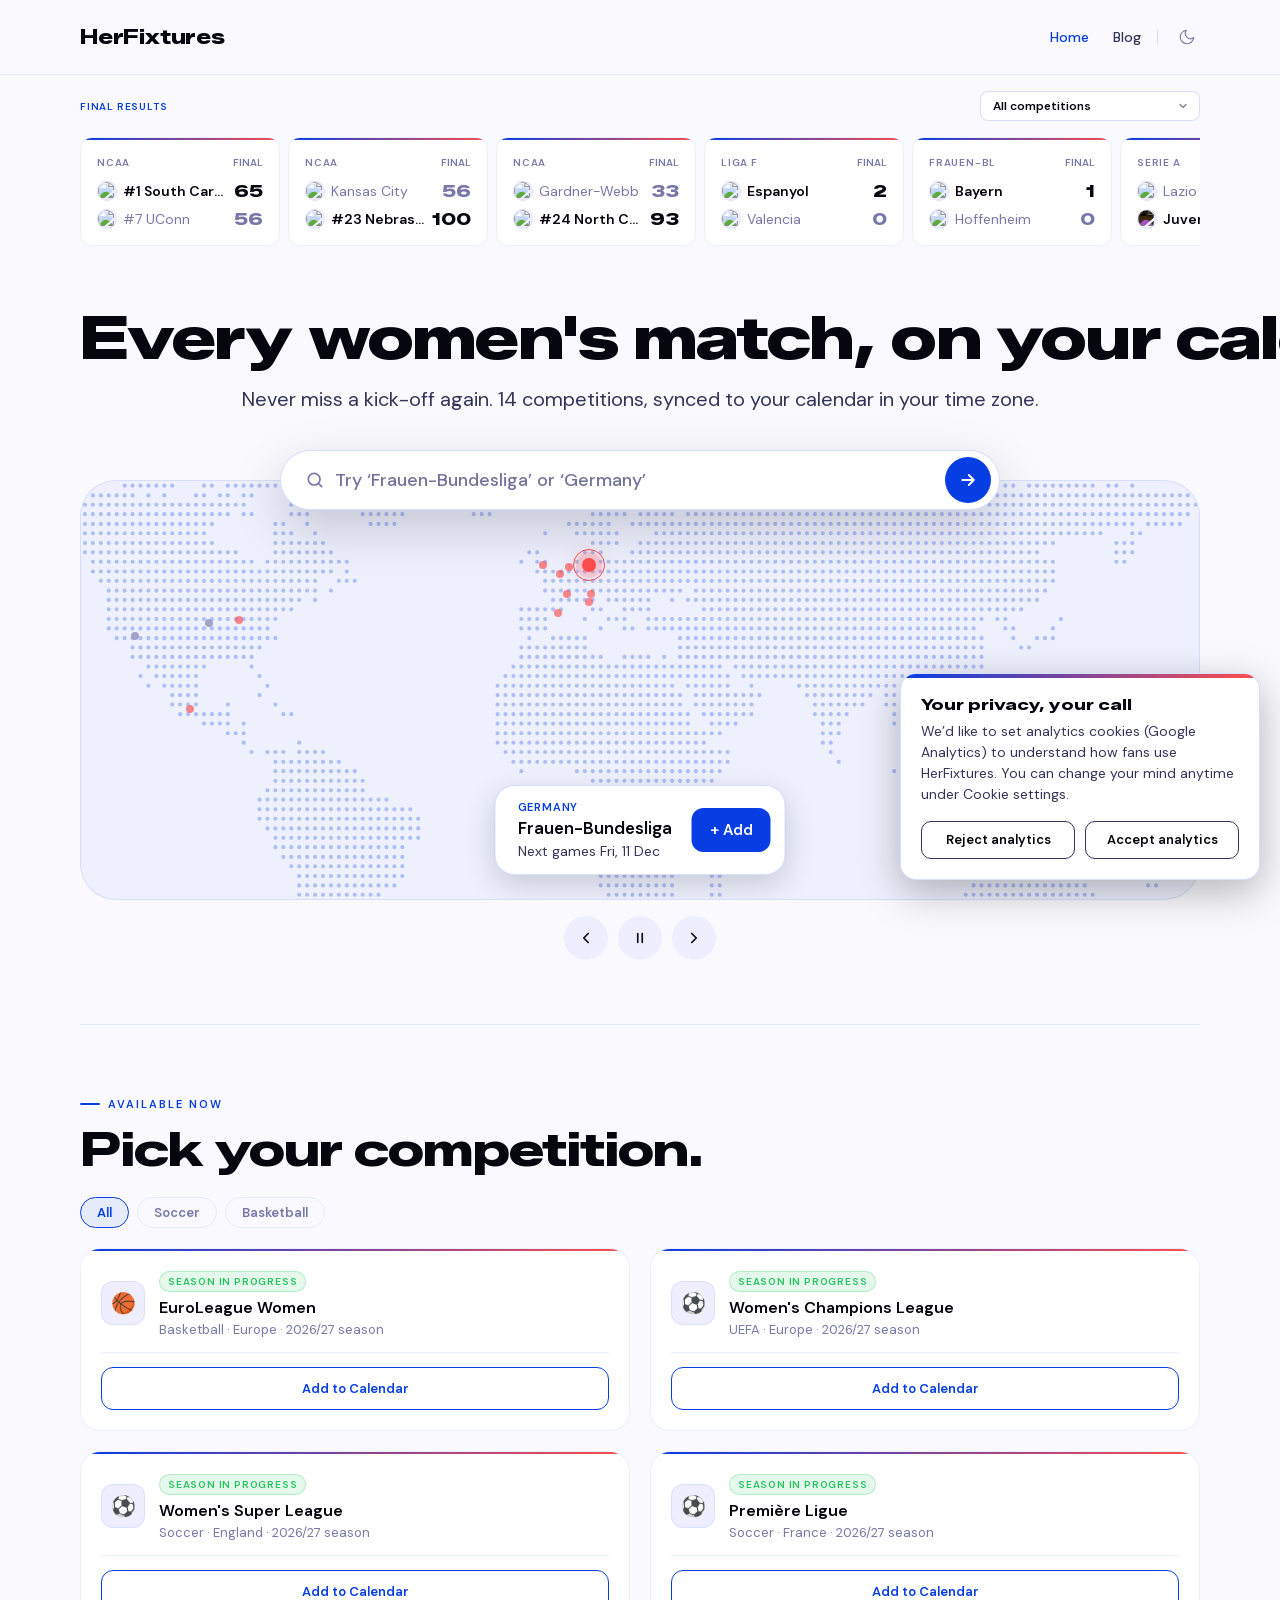
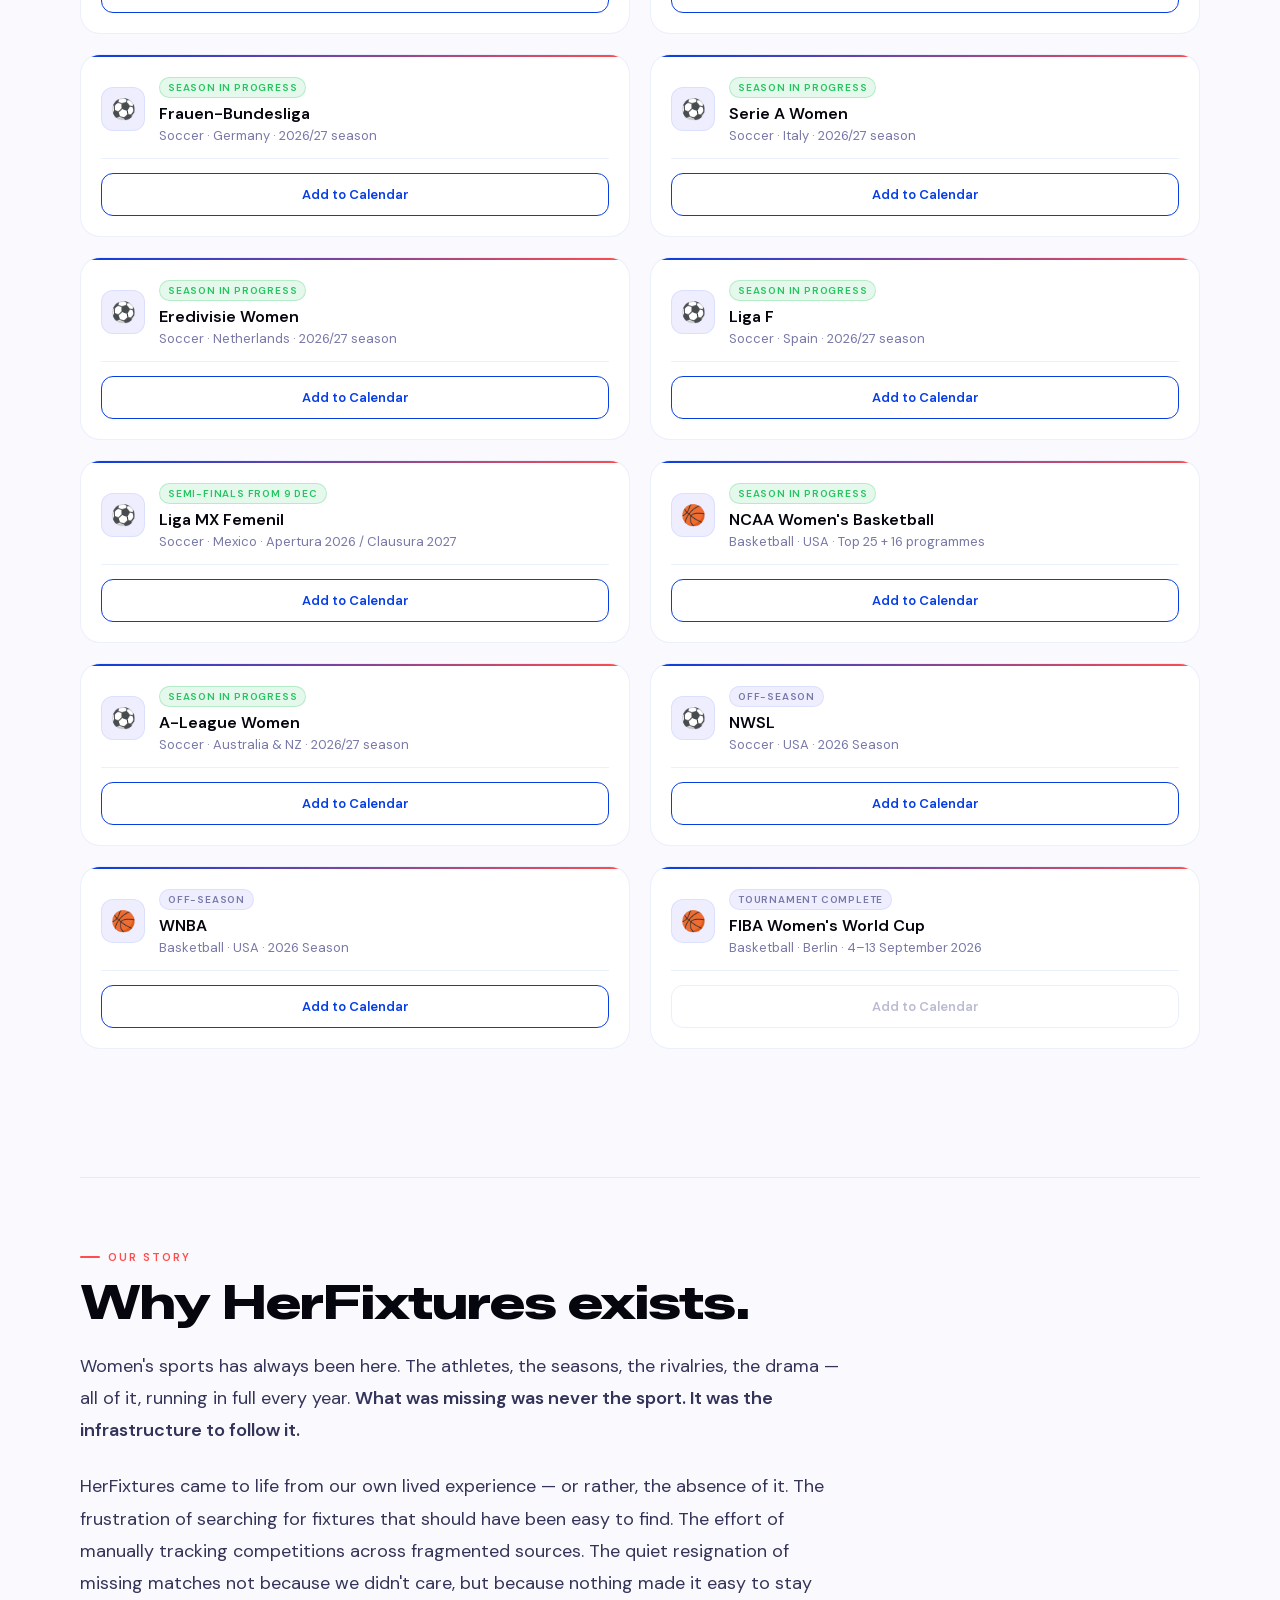
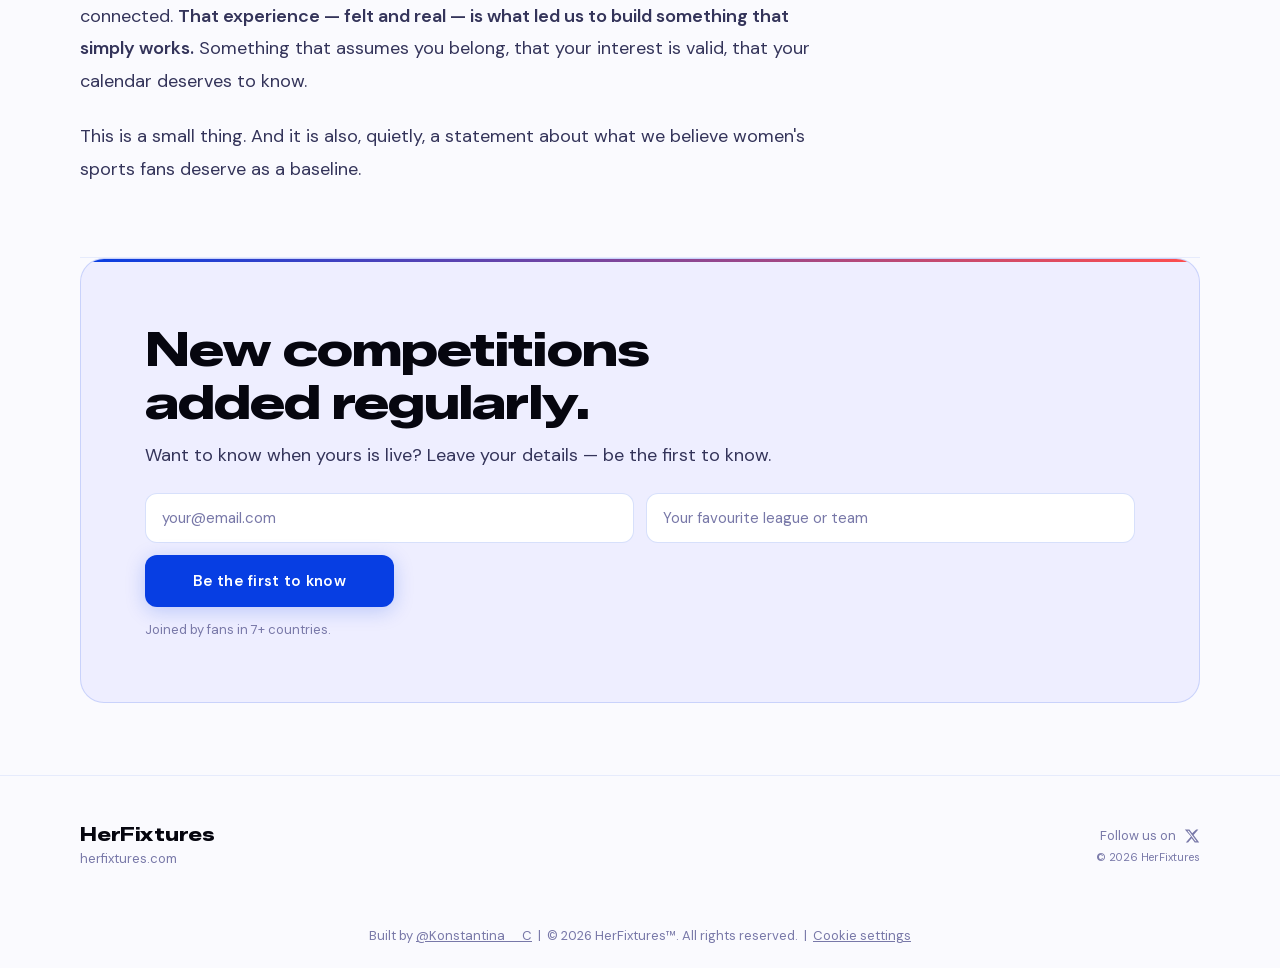
==== commit 227ab694: "copy: headline says 'Every women's match'; Football → Soccer on the filter and cards Co-Authored-By:" ====
--- a/index.html
+++ b/index.html
@@ -1071,7 +1071,7 @@
 
     <!-- Hero — headline, search, world map of every competition (design: Figma "Homepage v2.0", page 6 · Minimal) -->
     <section class="hero-slot mhero" id="live-hero" aria-labelledby="mhero-title">
-      <h1 class="mhero__title" id="mhero-title">Every match, on your calendar</h1>
+      <h1 class="mhero__title" id="mhero-title">Every women's match, on your calendar</h1>
       <p class="mhero__sub">Never miss a kick-off again. <span id="mhero-count">14</span> competitions, synced to your calendar in your time zone.</p>
 
       <div class="mhero__stage">
@@ -1122,7 +1122,7 @@
 
       <div class="filter-pills" role="group" aria-label="Filter by sport">
         <button class="filter-pill is-active" data-filter="all">All</button>
-        <button class="filter-pill" data-filter="football">Football</button>
+        <button class="filter-pill" data-filter="football">Soccer</button>
         <button class="filter-pill" data-filter="basketball">Basketball</button>
       </div>
 
@@ -1135,7 +1135,7 @@
             <div class="feed-info">
               <div class="feed-badge badge-live" data-feed="frauen-bundesliga">Season in progress</div>
               <div class="feed-name">Frauen-Bundesliga</div>
-              <div class="feed-meta">Football · Germany · 2026/27 season</div>
+              <div class="feed-meta">Soccer · Germany · 2026/27 season</div>
             </div>
           </div>
           <div class="feed-divider"></div>
@@ -1153,7 +1153,7 @@
             <div class="feed-info">
               <div class="feed-badge badge-live" data-feed="liga-f">Season in progress</div>
               <div class="feed-name">Liga F</div>
-              <div class="feed-meta">Football · Spain · 2026/27 season</div>
+              <div class="feed-meta">Soccer · Spain · 2026/27 season</div>
             </div>
           </div>
           <div class="feed-divider"></div>
@@ -1171,7 +1171,7 @@
             <div class="feed-info">
               <div class="feed-badge badge-live" data-feed="wsl">Season in progress</div>
               <div class="feed-name">Women's Super League</div>
-              <div class="feed-meta">Football · England · 2026/27 season</div>
+              <div class="feed-meta">Soccer · England · 2026/27 season</div>
             </div>
           </div>
           <div class="feed-divider"></div>
@@ -1189,7 +1189,7 @@
             <div class="feed-info">
               <div class="feed-badge badge-live" data-feed="premiere-ligue">Season in progress</div>
               <div class="feed-name">Première Ligue</div>
-              <div class="feed-meta">Football · France · 2026/27 season</div>
+              <div class="feed-meta">Soccer · France · 2026/27 season</div>
             </div>
           </div>
           <div class="feed-divider"></div>
@@ -1207,7 +1207,7 @@
             <div class="feed-info">
               <div class="feed-badge badge-live" data-feed="a-league-women">Season in progress</div>
               <div class="feed-name">A-League Women</div>
-              <div class="feed-meta">Football · Australia &amp; NZ · 2026/27 season</div>
+              <div class="feed-meta">Soccer · Australia &amp; NZ · 2026/27 season</div>
             </div>
           </div>
           <div class="feed-divider"></div>
@@ -1225,7 +1225,7 @@
             <div class="feed-info">
               <div class="feed-badge badge-live" data-feed="liga-mx-femenil">Season in progress</div>
               <div class="feed-name">Liga MX Femenil</div>
-              <div class="feed-meta">Football · Mexico · Apertura 2026 / Clausura 2027</div>
+              <div class="feed-meta">Soccer · Mexico · Apertura 2026 / Clausura 2027</div>
             </div>
           </div>
           <div class="feed-divider"></div>
@@ -1243,7 +1243,7 @@
             <div class="feed-info">
               <div class="feed-badge badge-live" data-feed="eredivisie-women">Season in progress</div>
               <div class="feed-name">Eredivisie Women</div>
-              <div class="feed-meta">Football · Netherlands · 2026/27 season</div>
+              <div class="feed-meta">Soccer · Netherlands · 2026/27 season</div>
             </div>
           </div>
           <div class="feed-divider"></div>
@@ -1261,7 +1261,7 @@
             <div class="feed-info">
               <div class="feed-badge badge-live" data-feed="serie-a-women">Season in progress</div>
               <div class="feed-name">Serie A Women</div>
-              <div class="feed-meta">Football · Italy · 2026/27 season</div>
+              <div class="feed-meta">Soccer · Italy · 2026/27 season</div>
             </div>
           </div>
           <div class="feed-divider"></div>
@@ -1331,7 +1331,7 @@
             <div class="feed-info">
               <div class="feed-badge badge-live" data-feed="nwsl">Playoffs · Final 21 Nov</div>
               <div class="feed-name">NWSL</div>
-              <div class="feed-meta">Football · USA · 2026 Season</div>
+              <div class="feed-meta">Soccer · USA · 2026 Season</div>
             </div>
           </div>
           <div class="feed-divider"></div>
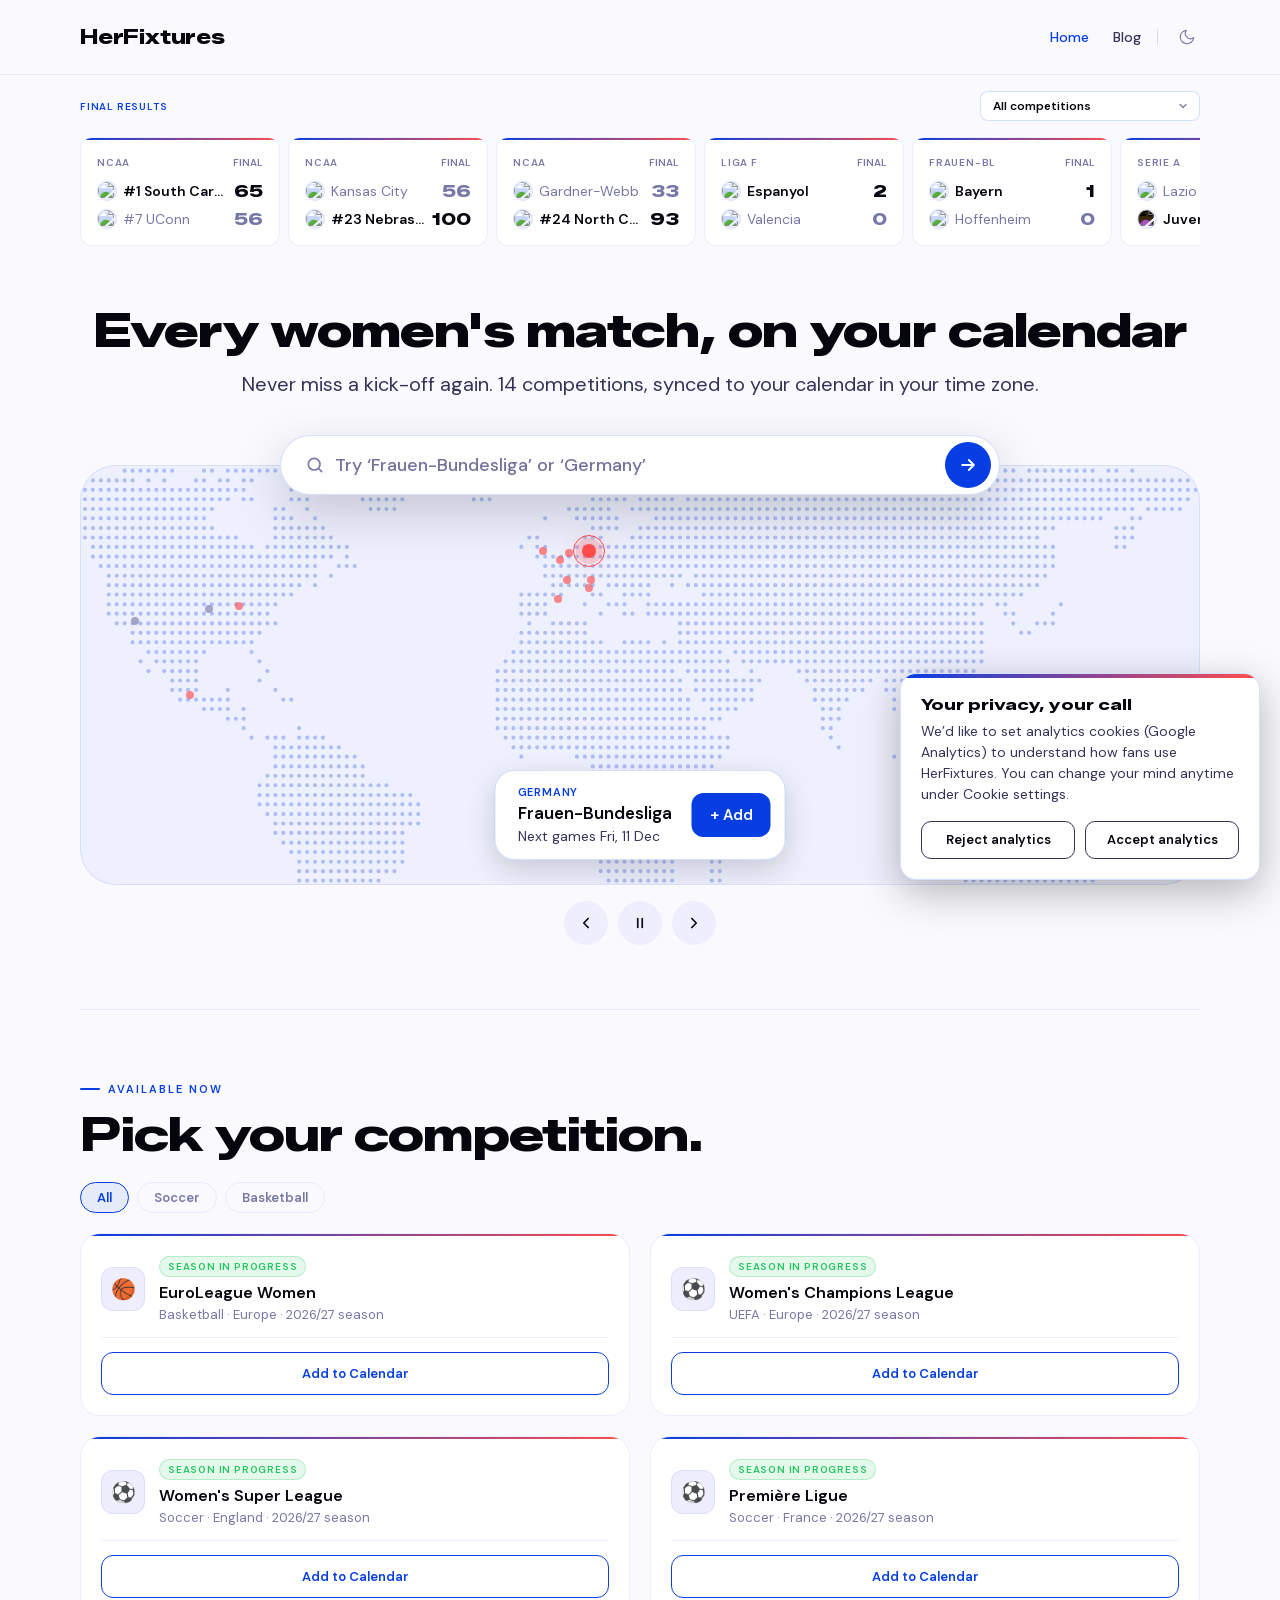
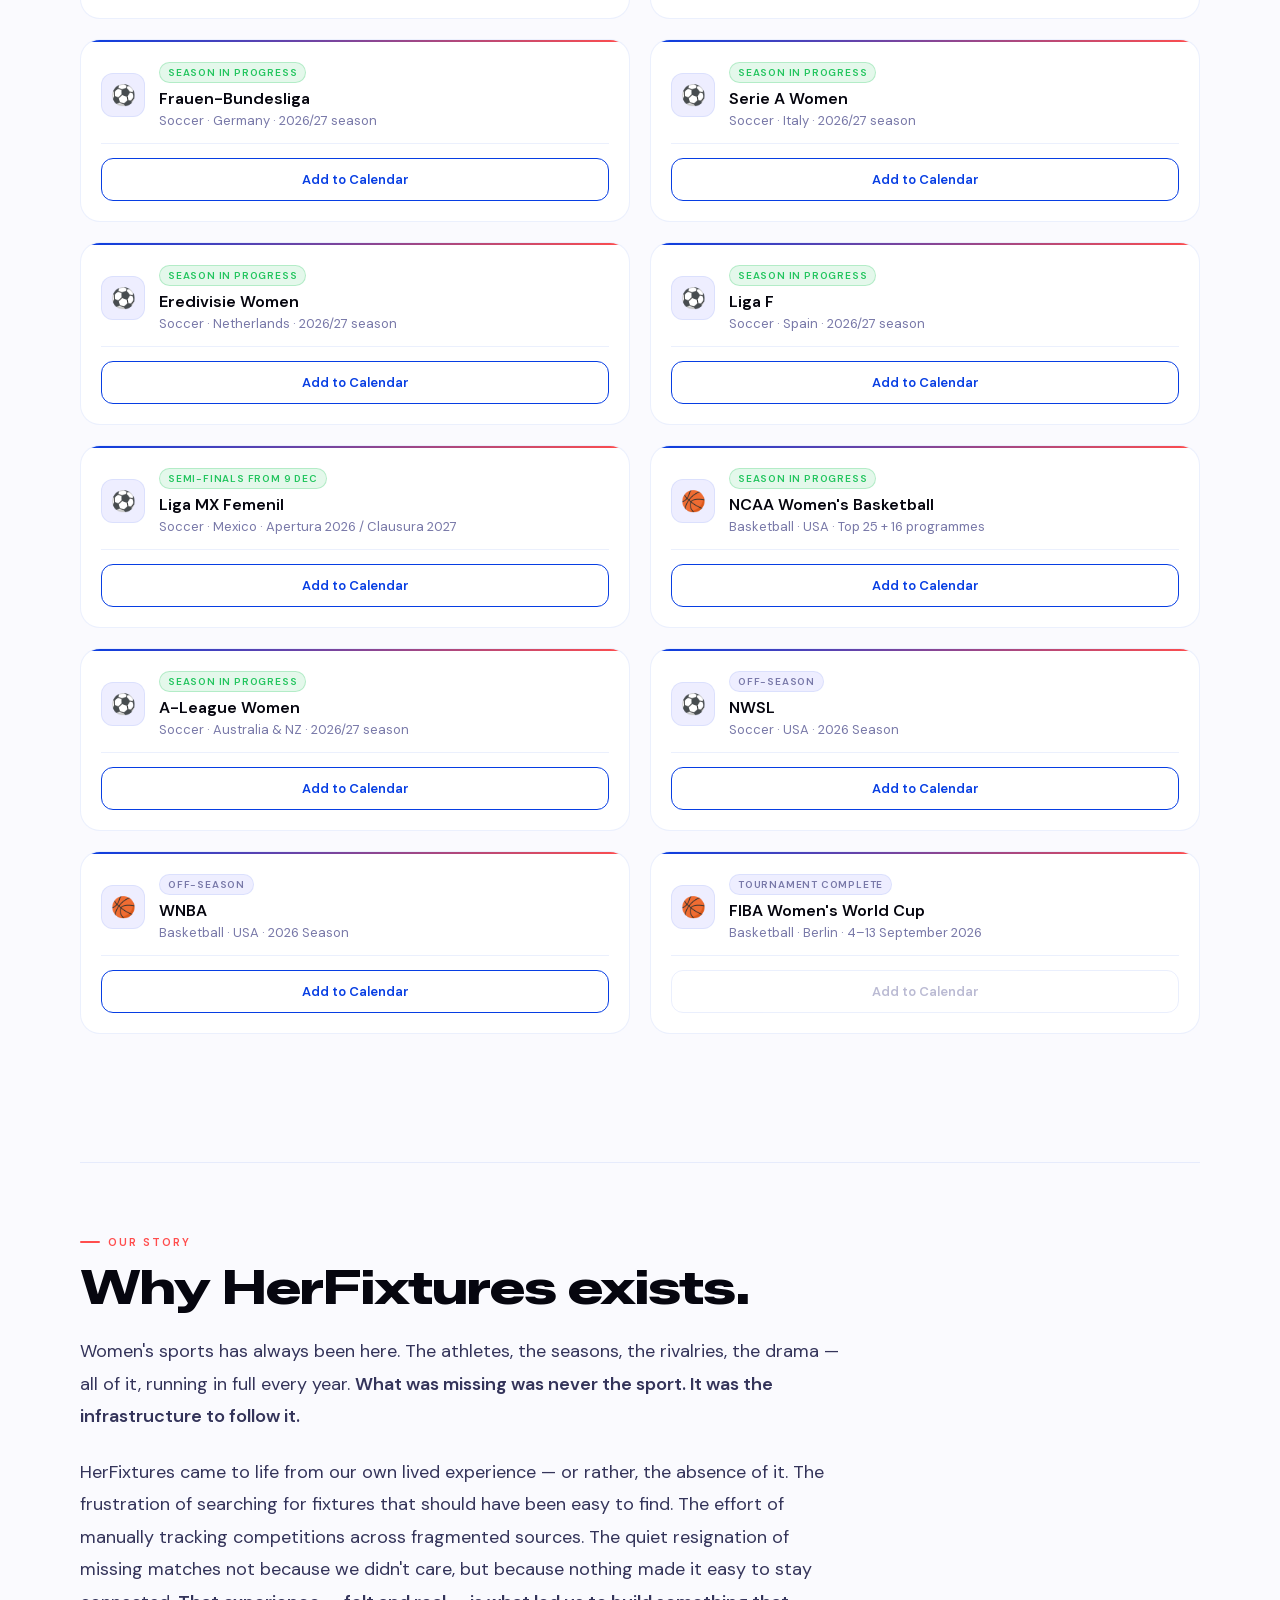
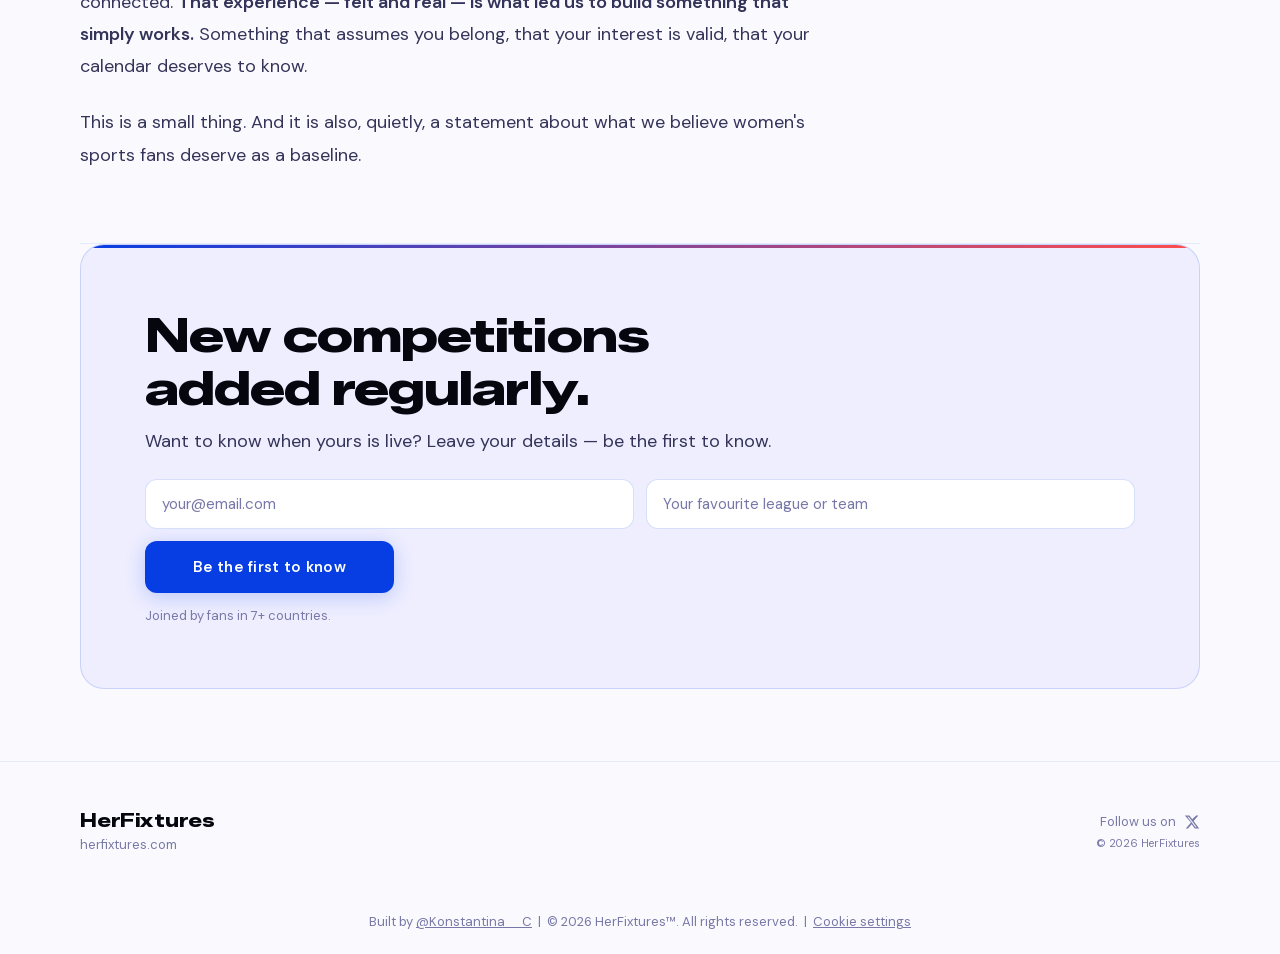
==== commit 15c42fbd: "fix: headline fits one line at every desktop width (sized from the hero's width) Co-Authored-By: Cla" ====
--- a/index.html
+++ b/index.html
@@ -821,12 +821,14 @@
 }
 .mhero__sub { margin: 14px auto 0; max-width: 520px; font-size: 16px; line-height: 1.5; color: var(--text2); }
 @media (min-width: 768px) {
-  /* One line from tablet up: the headline scales with the content width (≈18.6× its font size) */
-  .mhero__title { white-space: nowrap; max-width: none; font-size: min(60px, calc((100vw - 96px) / 18.6)); }
+  /* One line from tablet up: the headline scales with the hero's content width
+     (it is ≈23.4× its font size in Zalando Sans Expanded; 24 leaves a little room) */
+  .mhero { container-type: inline-size; }
+  .mhero__title { white-space: nowrap; max-width: none; font-size: min(60px, 100cqi / 24); }
   .mhero__sub { font-size: 18px; max-width: 640px; }
 }
 @media (min-width: 1024px) { .mhero__sub { white-space: nowrap; max-width: none; } }
-@media (min-width: 1280px) { .mhero__title { font-size: 60px; } .mhero__sub { font-size: 20px; } }
+@media (min-width: 1280px) { .mhero__sub { font-size: 20px; } }
 
 /* Search pill overlaps the top edge of the map card by half its height */
 .mhero__stage { position: relative; margin-top: 28px; padding-top: 31px; }
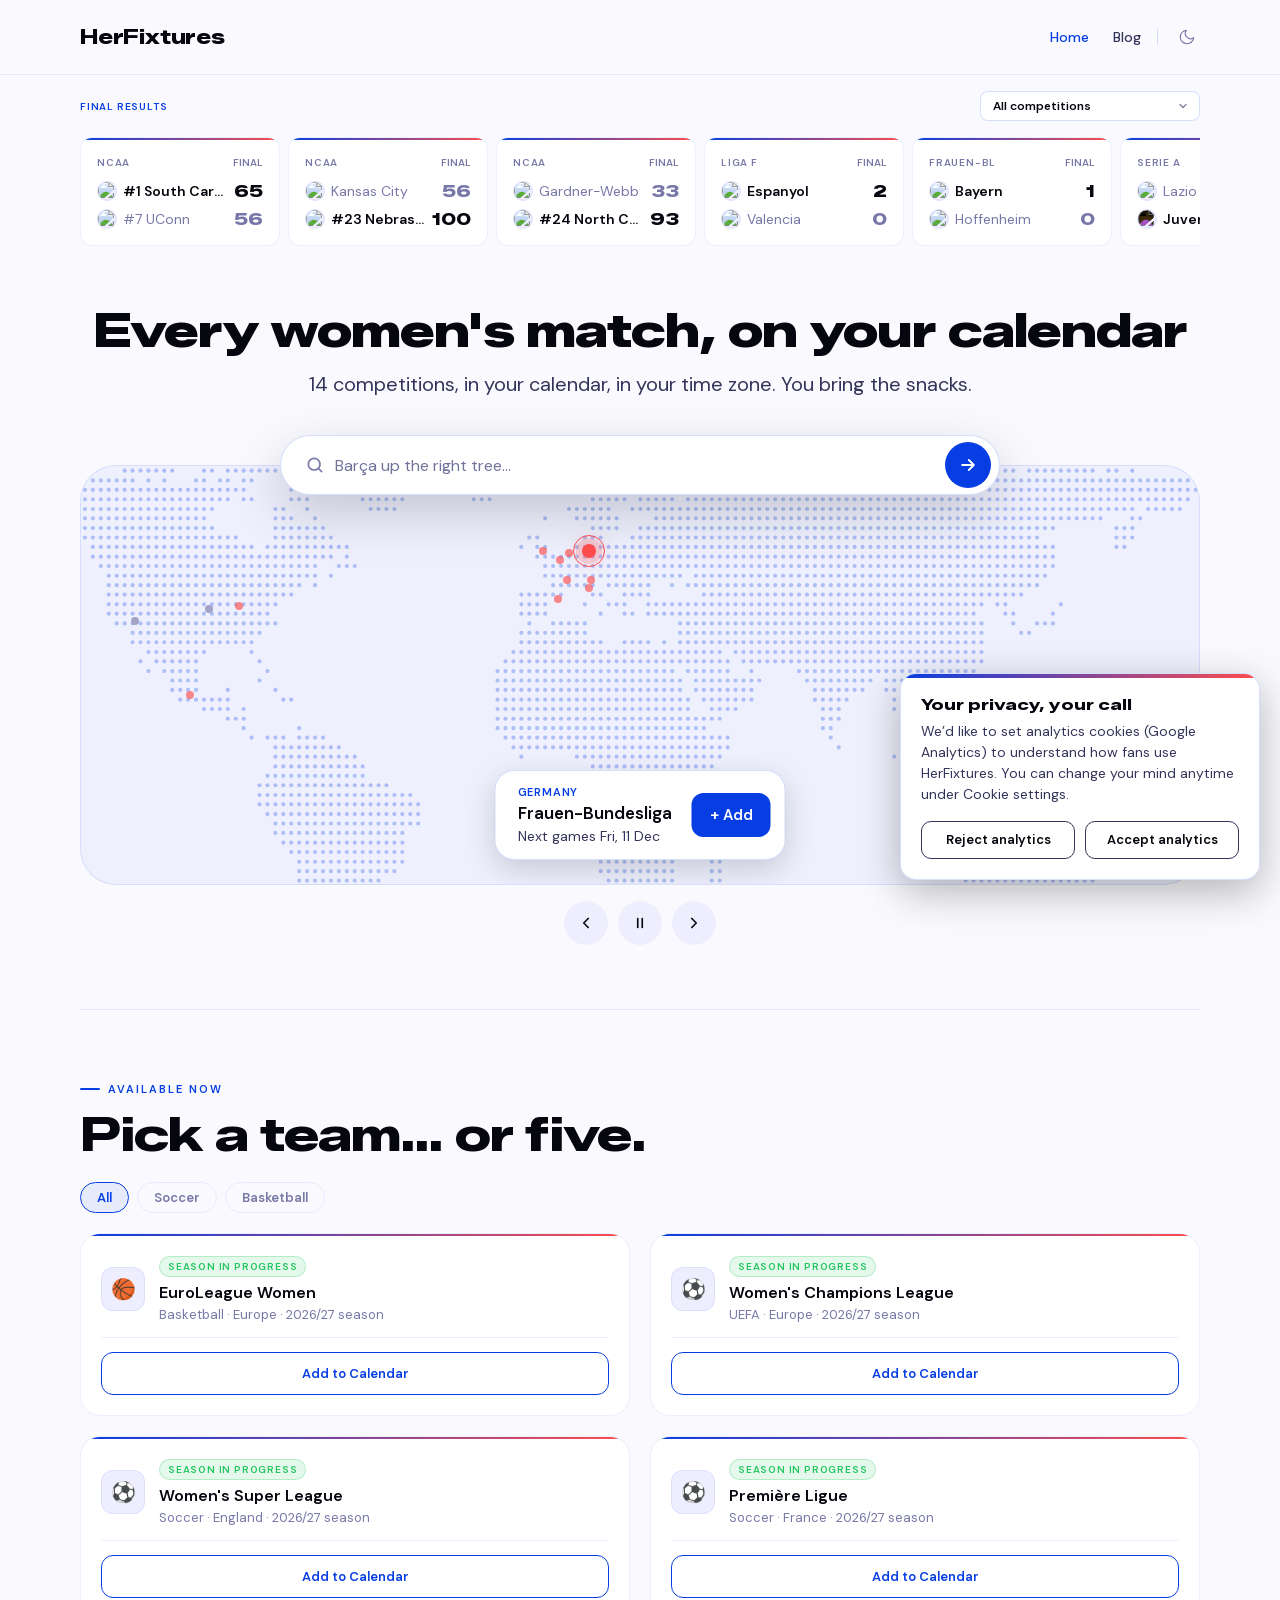
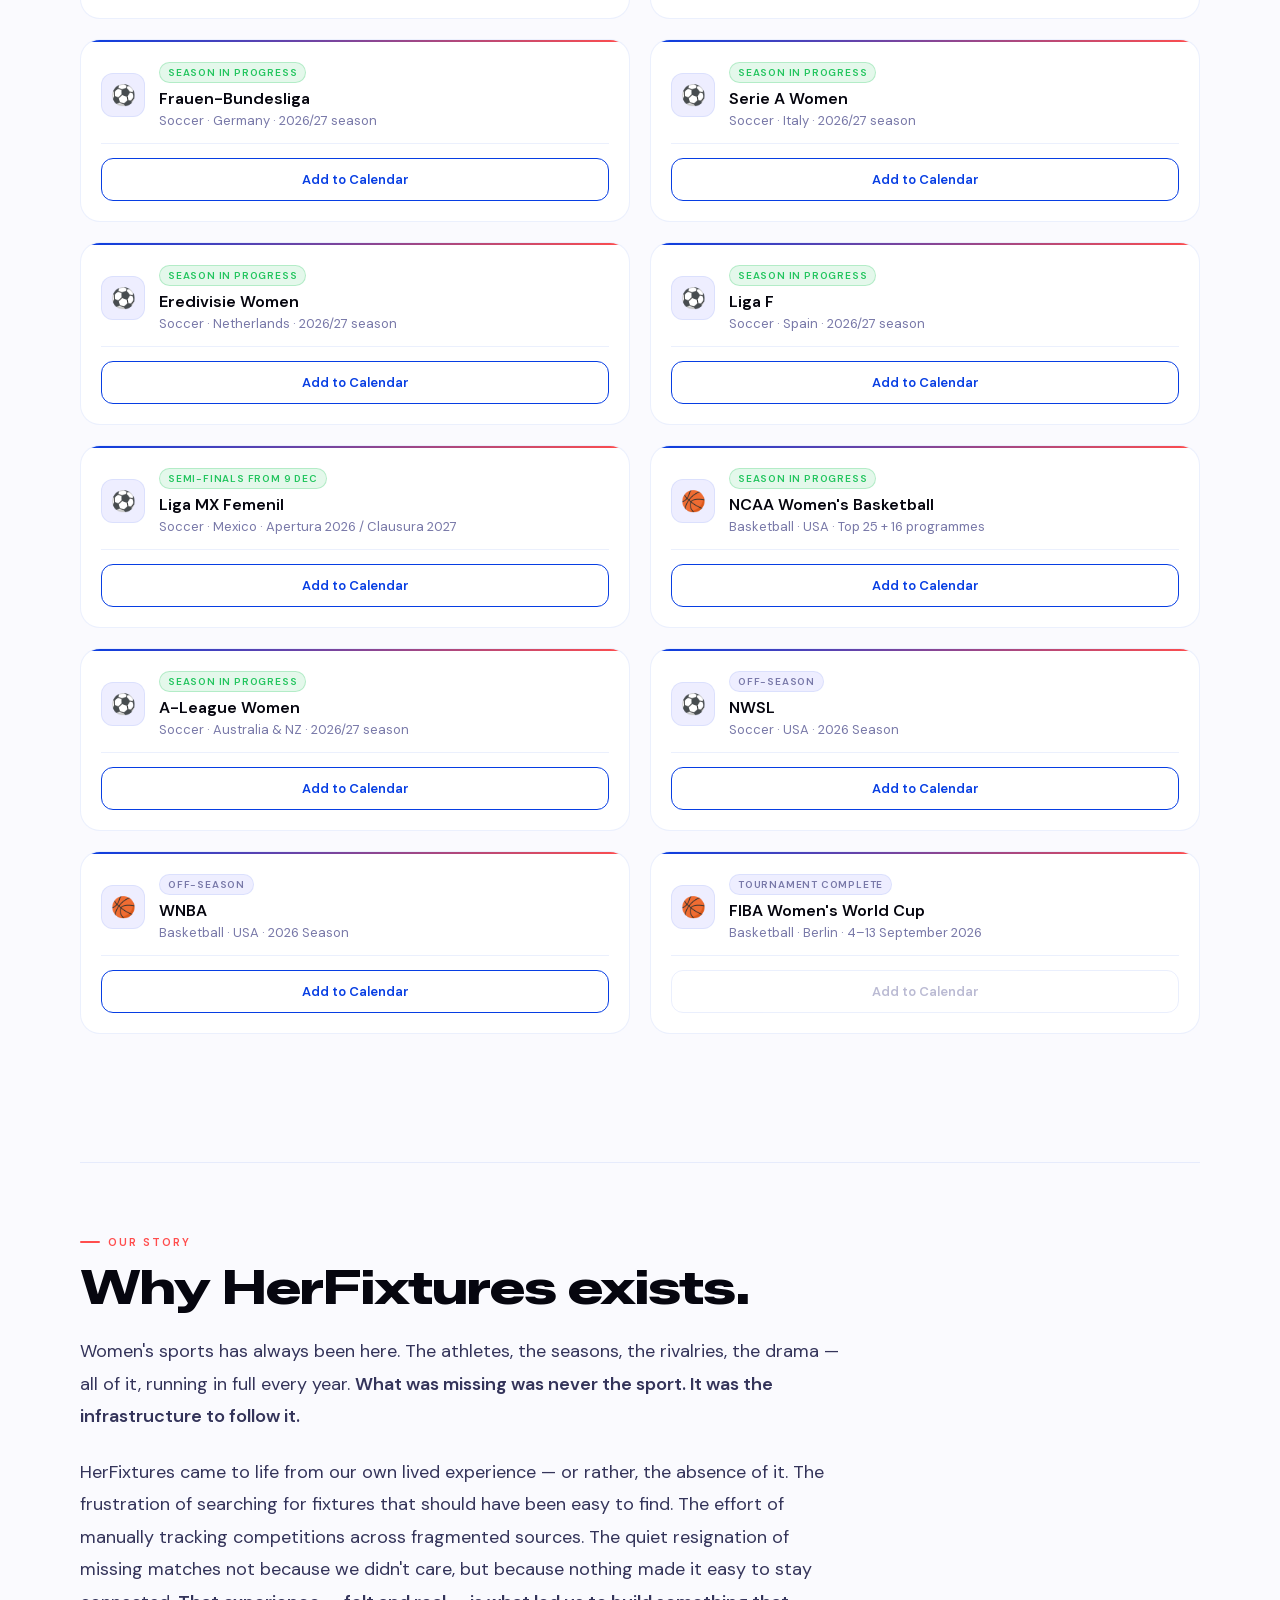
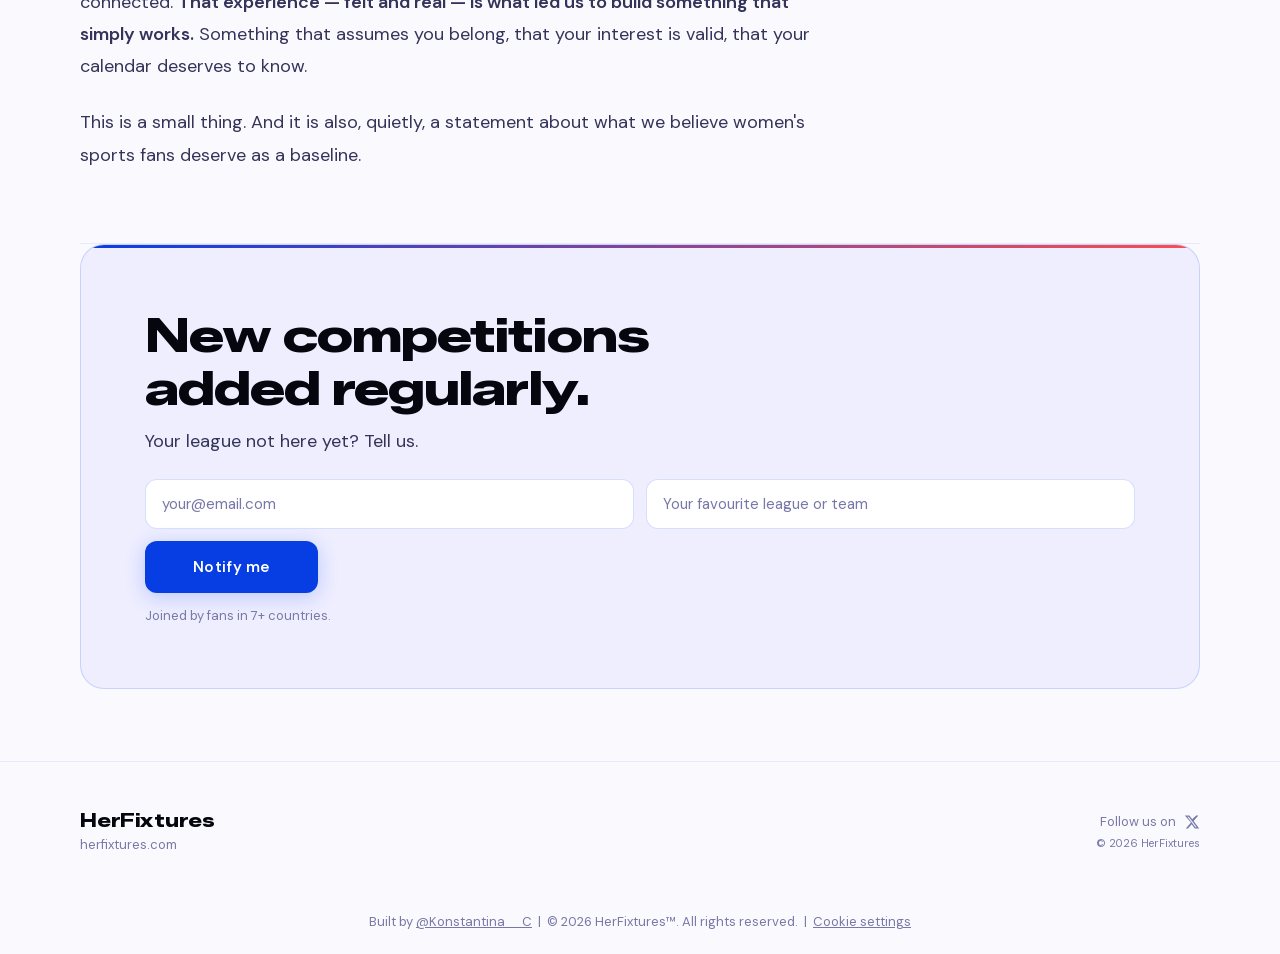
==== commit b0b5695e: "copy: rotating search puns (independent of the map), snacks subtitle, 'Pick a team… or five', signup" ====
--- a/index.html
+++ b/index.html
@@ -870,7 +870,8 @@
 }
 /* Placeholder ("Try …"): quieter, just above 4.5:1 (light #72729A on white 4.58:1,
    dark #8080A8 on #181830 4.60:1); it fades out when the search is focused. */
-.mhero__search input::placeholder { color: #72729A; opacity: 1; transition: opacity 0.35s ease; }
+.mhero__search input::placeholder { color: #72729A; opacity: 1; font-weight: 400; font-size: 16px; transition: opacity 0.35s ease; }
+.mhero__search input.ph-out::placeholder { opacity: 0; }
 [data-theme="dark"] .mhero__search input::placeholder { color: #8080A8; }
 .mhero__search input:focus::placeholder { opacity: 0; }
 .mhero__search input::-webkit-search-cancel-button { -webkit-appearance: none; }
@@ -1074,14 +1075,14 @@
     <!-- Hero — headline, search, world map of every competition (design: Figma "Homepage v2.0", page 6 · Minimal) -->
     <section class="hero-slot mhero" id="live-hero" aria-labelledby="mhero-title">
       <h1 class="mhero__title" id="mhero-title">Every women's match, on your calendar</h1>
-      <p class="mhero__sub">Never miss a kick-off again. <span id="mhero-count">14</span> competitions, synced to your calendar in your time zone.</p>
+      <p class="mhero__sub"><span id="mhero-count">14</span> competitions, in your calendar, in your time zone. You bring the snacks.</p>
 
       <div class="mhero__stage">
         <form class="mhero__search" role="search" autocomplete="off" onsubmit="return false;">
           <label class="mhero__sr" for="mhero-q">Find a team or competition</label>
           <svg class="mhero__search-icon" viewBox="0 0 24 24" aria-hidden="true"><circle cx="11" cy="11" r="7"/><path d="M20 20l-3.5-3.5"/></svg>
           <input id="mhero-q" type="search" role="combobox" aria-expanded="false" aria-controls="mhero-results"
-                 aria-autocomplete="list" placeholder="Search a team or competition" enterkeyhint="search">
+                 aria-autocomplete="list" placeholder="Barça up the right tree…" enterkeyhint="search">
           <button type="button" class="mhero__clear" id="mhero-clear" tabindex="-1" aria-hidden="true">Clear</button>
           <button type="submit" class="mhero__go" aria-label="Search">
             <svg viewBox="0 0 24 24" aria-hidden="true"><path d="M5 12h14M13 6l6 6-6 6"/></svg>
@@ -1120,7 +1121,7 @@
     <!-- Feeds -->
     <div class="section" id="live-feeds">
       <div class="eyebrow">Available now</div>
-      <div class="section-title">Pick your competition.</div>
+      <div class="section-title">Pick a team… or five.</div>
 
       <div class="filter-pills" role="group" aria-label="Filter by sport">
         <button class="filter-pill is-active" data-filter="all">All</button>
@@ -1403,12 +1404,12 @@
     <!-- Email capture -->
     <div class="email-wrap">
       <div class="email-section-title">New competitions<br>added regularly.</div>
-      <div class="email-sub">Want to know when yours is live? Leave your details — be the first to know.</div>
+      <div class="email-sub">Your league not here yet? Tell us.</div>
       <div class="email-fields">
         <input class="email-input" type="email" id="email-input-main" placeholder="your@email.com">
         <input class="email-input" type="text" id="league-input-main" placeholder="Your favourite league or team">
       </div>
-      <button class="email-btn" onclick="subscribeHer('email-input-main','league-input-main',this)">Be the first to know</button>
+      <button class="email-btn" onclick="subscribeHer('email-input-main','league-input-main',this)">Notify me</button>
       <p class="email-social-proof">Joined by fans in 7+ countries.</p>
     </div>
 
@@ -2695,7 +2696,21 @@
   const cap = $('mhero-caption'), capLabel = $('mhero-cap-label'), capTitle = $('mhero-cap-title'), capMeta = $('mhero-cap-meta');
   const pauseBtn = $('mhero-pause');
   if (!map || !input) return;
-  const DEFAULT_PH = input.placeholder;
+  /* Search placeholder: its own slow rotation of puns, independent of the map tour.
+     Fades out, swaps, fades in; holds while the visitor types or focuses the field. */
+  const PUNS = ['Barça up the right tree…', 'Feeling Lyon-hearted?', 'Spur of the moment?', 'Juve got this.'];
+  let pun = 0;
+  if (!window.matchMedia('(prefers-reduced-motion: reduce)').matches) {
+    setInterval(() => {
+      if (input.value || document.activeElement === input || document.hidden) return;
+      input.classList.add('ph-out');
+      setTimeout(() => {
+        pun = (pun + 1) % PUNS.length;
+        input.placeholder = PUNS[pun];
+        input.classList.remove('ph-out');
+      }, 350);
+    }, 5000);
+  }
   // Subtitle number = competition cards on the homepage, so adding or removing a card updates it.
   const nCards = document.querySelectorAll('#live-feeds .feed-card').length;
   if (nCards) $('mhero-count').textContent = nCards;
@@ -2761,8 +2776,6 @@
     capMeta.textContent = ex.meta;
     $('mhero-cap-add').setAttribute('aria-label', `Add ${ex.comp.name} to your calendar`);
     cap.hidden = false;
-    const where = (COUNTRY[ex.comp.id] || '').split(' & ')[0];
-    if (!input.value) input.placeholder = where ? `Try ‘${ex.hint}’ or ‘${where}’` : `Try ‘${ex.hint}’`;
     layout();
   }
   // Rotation holds while the visitor reads or acts: hover over the map, focus in search or the caption.
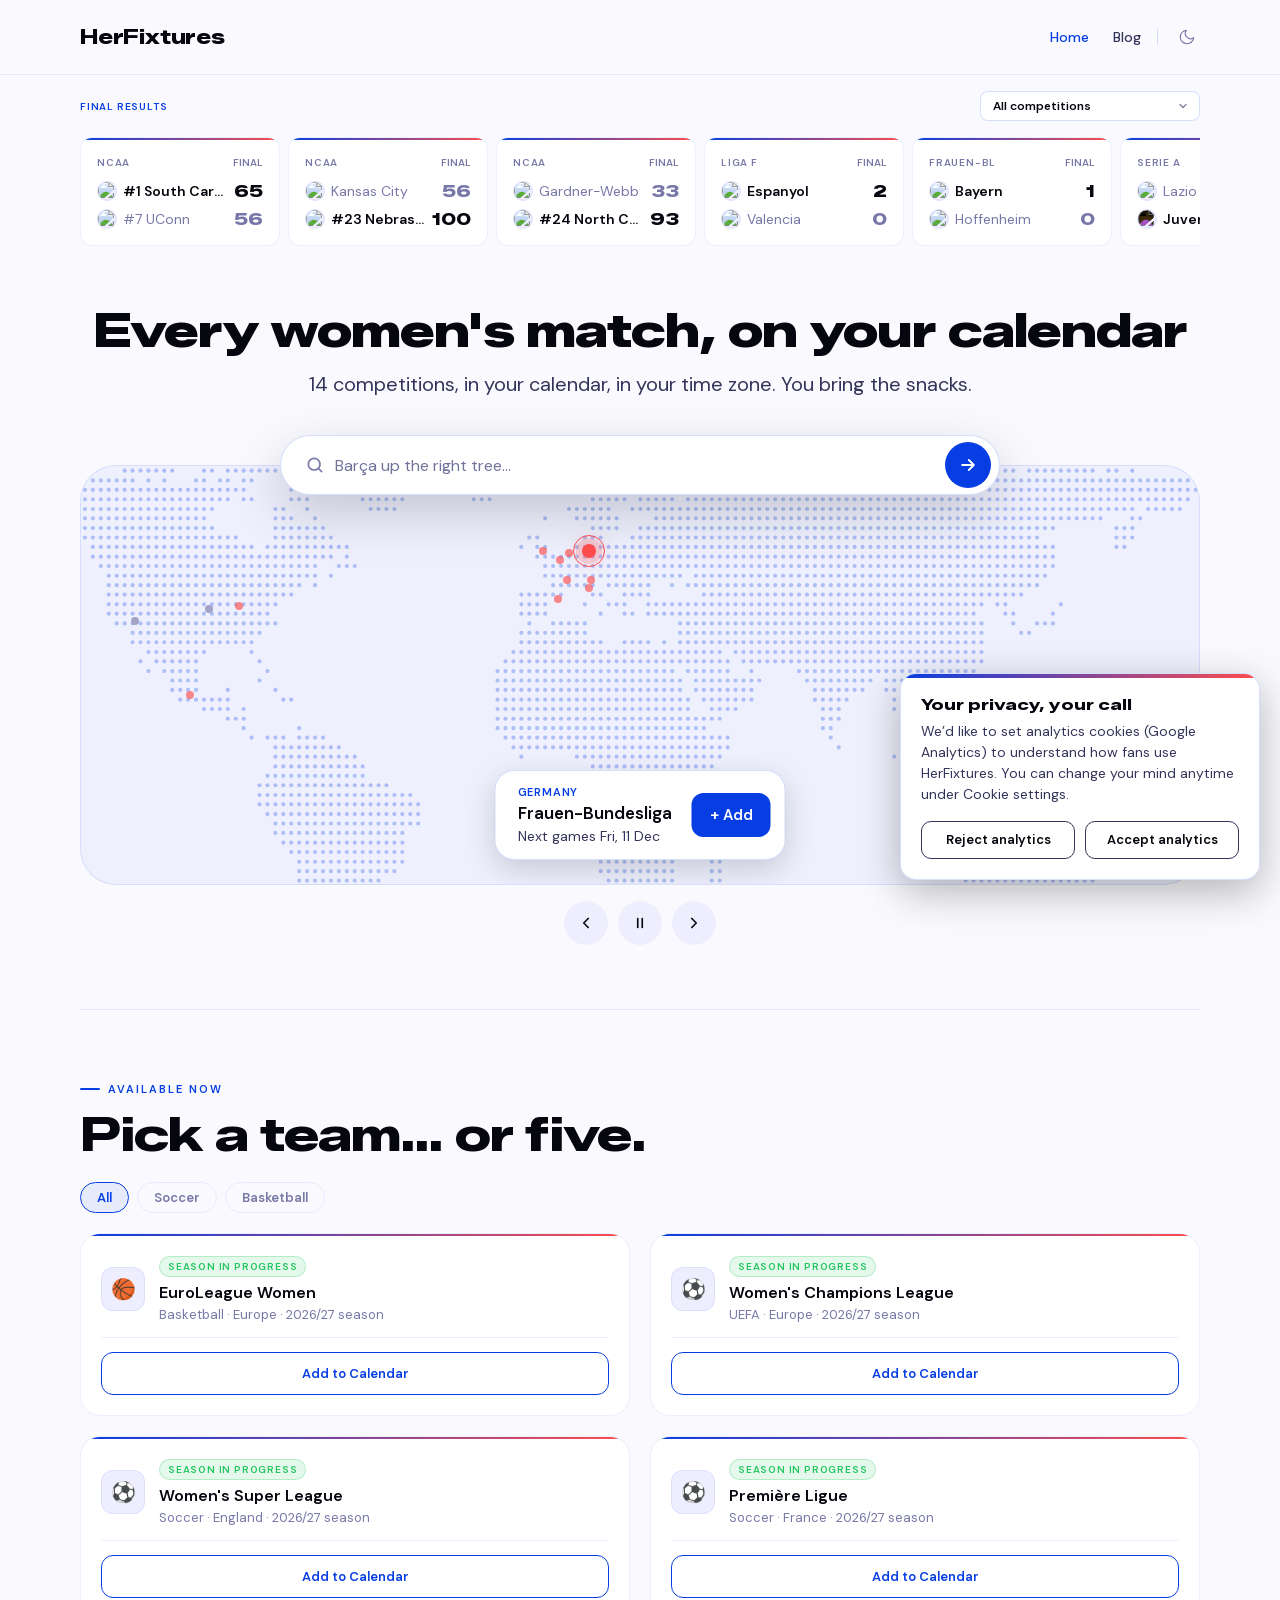
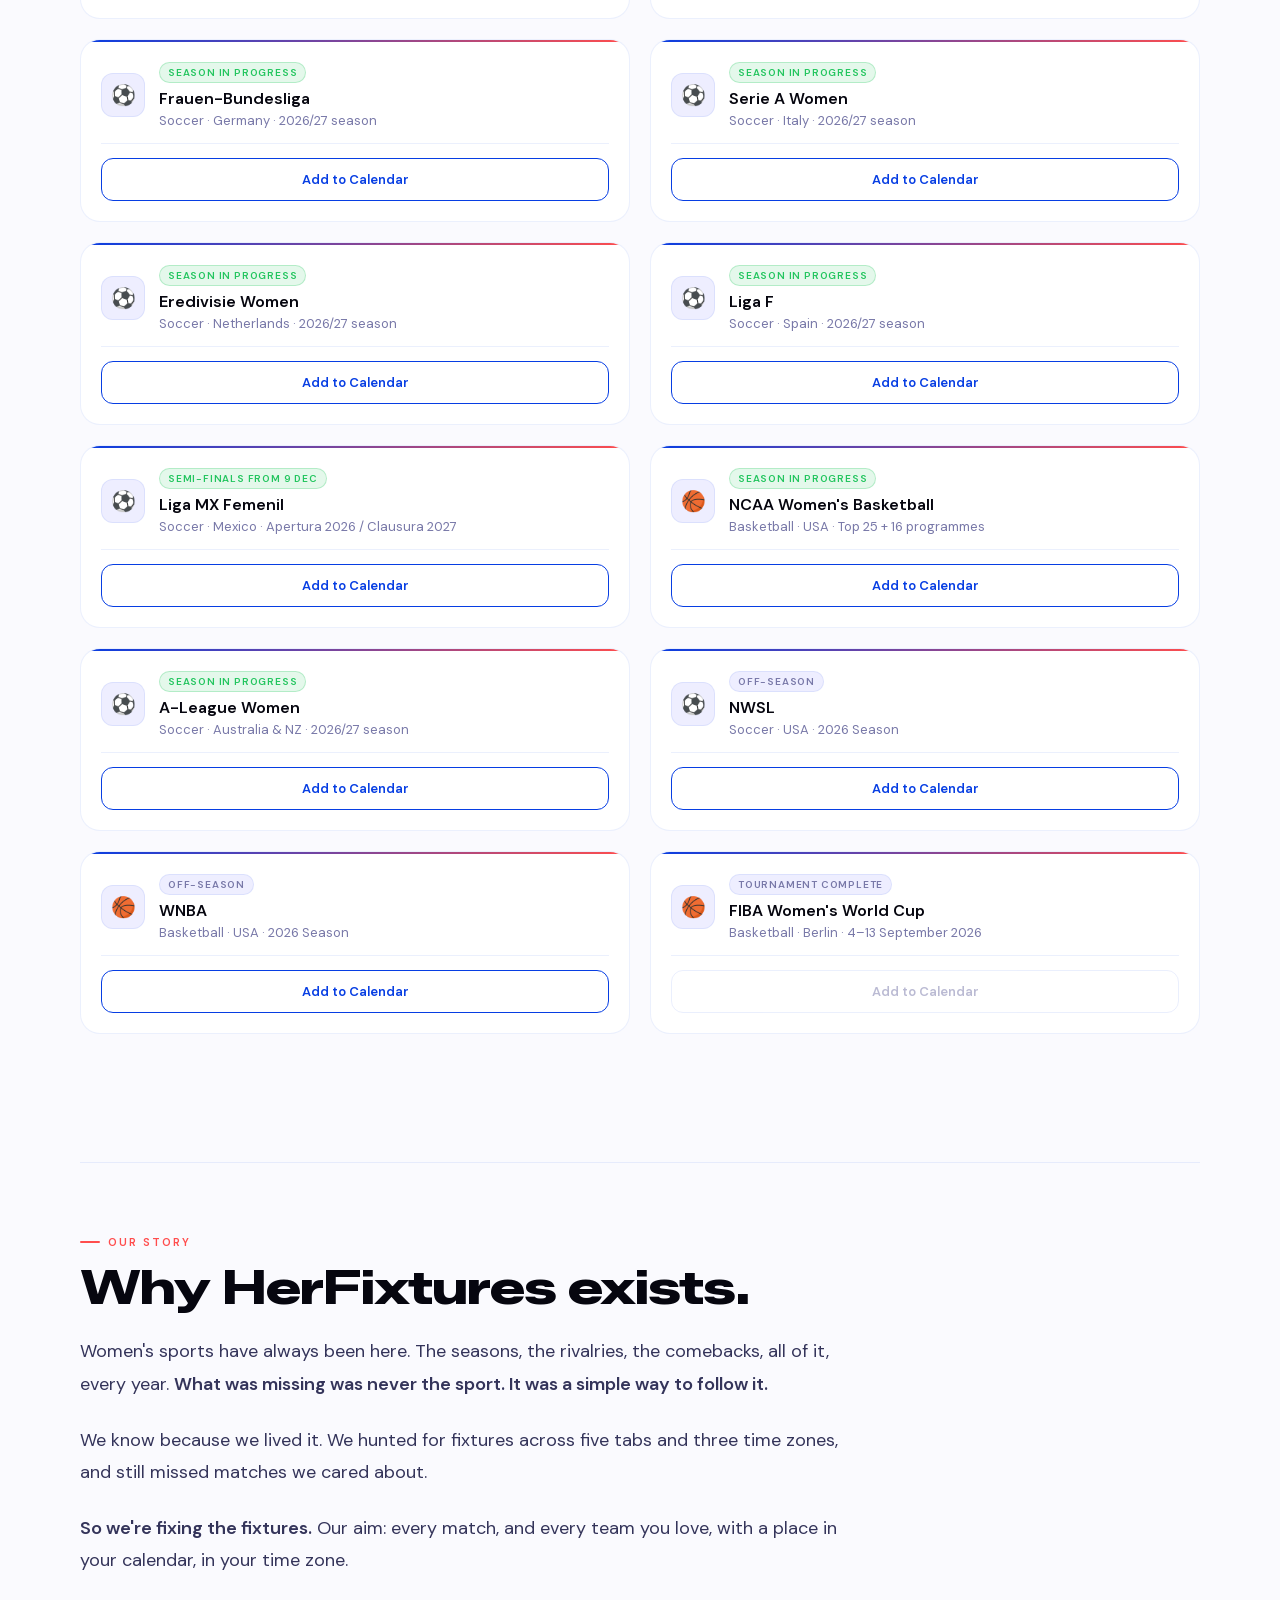
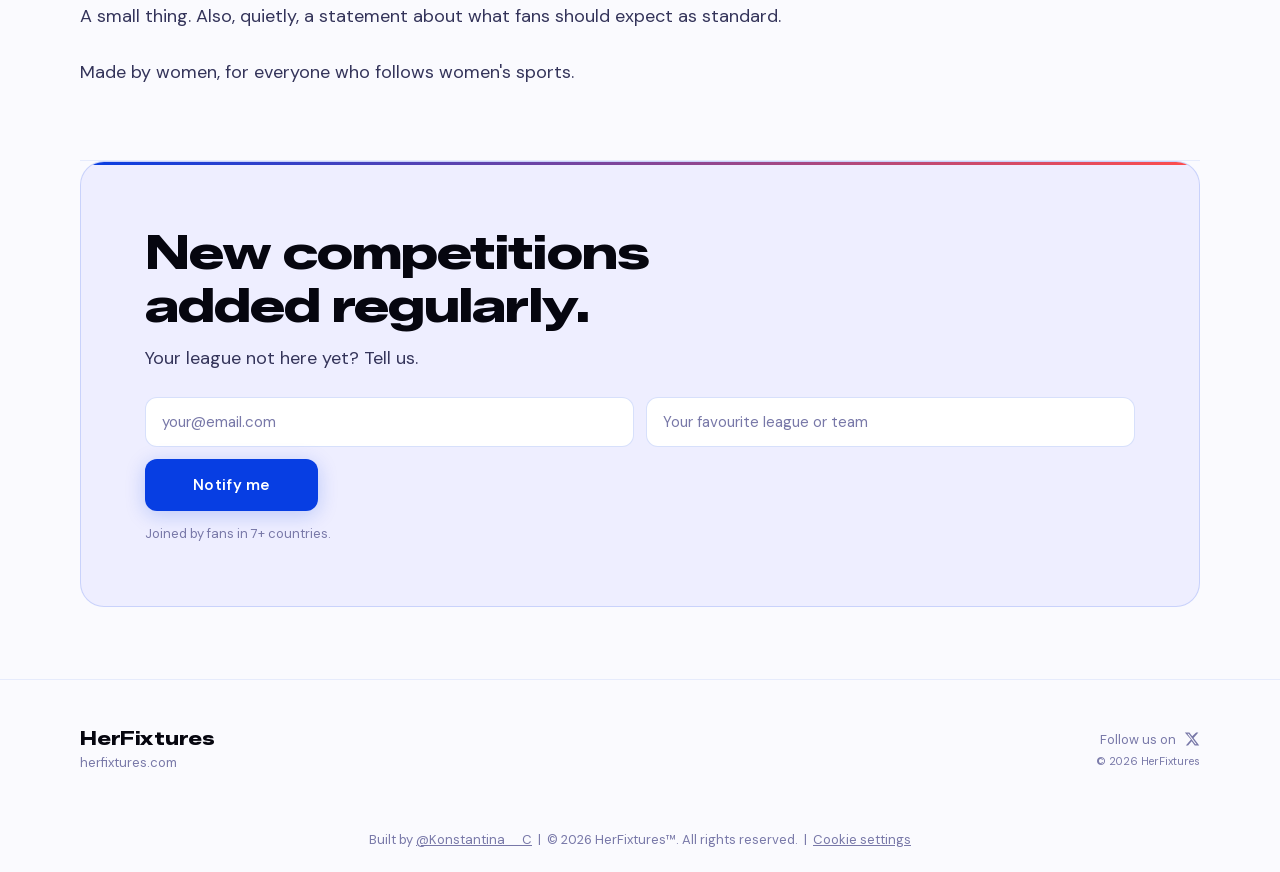
==== commit aa783013: "copy: new Our story text; confirmation pop-up asks to pass it on, with a Copy link button Co-Authore" ====
--- a/index.html
+++ b/index.html
@@ -1393,9 +1393,11 @@
       <div class="eyebrow coral">Our story</div>
       <div class="section-title">Why HerFixtures exists.</div>
       <div class="mission-body">
-        <p>Women's sports has always been here. The athletes, the seasons, the rivalries, the drama — all of it, running in full every year. <strong>What was missing was never the sport. It was the infrastructure to follow it.</strong></p>
-        <p>HerFixtures came to life from our own lived experience — or rather, the absence of it. The frustration of searching for fixtures that should have been easy to find. The effort of manually tracking competitions across fragmented sources. The quiet resignation of missing matches not because we didn't care, but because nothing made it easy to stay connected. <strong>That experience — felt and real — is what led us to build something that simply works.</strong> Something that assumes you belong, that your interest is valid, that your calendar deserves to know.</p>
-        <p>This is a small thing. And it is also, quietly, a statement about what we believe women's sports fans deserve as a baseline.</p>
+        <p>Women's sports have always been here. The seasons, the rivalries, the comebacks, all of it, every year. <strong>What was missing was never the sport. It was a simple way to follow it.</strong></p>
+        <p>We know because we lived it. We hunted for fixtures across five tabs and three time zones, and still missed matches we cared about.</p>
+        <p><strong>So we're fixing the fixtures.</strong> Our aim: every match, and every team you love, with a place in your calendar, in your time zone.</p>
+        <p>A small thing. Also, quietly, a statement about what fans should expect as standard.</p>
+        <p>Made by women, for everyone who follows women's sports.</p>
       </div>
     </div>
 
@@ -1697,7 +1699,7 @@
 .wnba-success-sub {
   font-family: 'DM Sans', sans-serif;
   font-size: 14px; color: var(--muted); line-height: 1.6;
-  margin-bottom: 28px; max-width: 360px;
+  margin-bottom: 28px; max-width: 360px; text-wrap: balance;
 }
 .wnba-success-close {
   padding: 12px 32px; border-radius: 12px;
@@ -1707,6 +1709,14 @@
   transition: all 0.2s;
 }
 .wnba-success-close:hover { background: var(--brand-fg); color: white; }
+.wnba-success-copy {
+  padding: 12px 32px; border-radius: 12px; margin-bottom: 10px; min-width: 160px;
+  background: var(--brand-fg); border: 1.5px solid var(--brand-fg); color: white;
+  font-family: 'DM Sans', sans-serif; font-size: 14px; font-weight: 600; cursor: pointer;
+  transition: opacity 0.2s;
+}
+.wnba-success-copy:hover { opacity: 0.9; }
+.wnba-success-close { min-width: 160px; }
 
 /* ── Mobile bottom sheet ── */
 @media (max-width: 640px) {
@@ -1799,8 +1809,9 @@
 
     <div class="wnba-success" id="feedSuccess">
       <div class="wnba-success-icon">✓</div>
-      <div class="wnba-success-title">Added to your calendar</div>
-      <div class="wnba-success-sub">Fixtures will appear in your calendar next time it syncs. You won't miss a game.</div>
+      <div class="wnba-success-title">Added to your calendar.</div>
+      <div class="wnba-success-sub">Know someone who'd want this too? Pass it on. Assists count.</div>
+      <button class="wnba-success-copy" id="feedCopyLink" onclick="copyShareLink(this)">Copy link</button>
       <button class="wnba-success-close" onclick="FeedModal.close()">Close</button>
     </div>
   </div>
@@ -2998,6 +3009,26 @@
   })
   .catch(() => {});
 
+/* Confirmation pop-up: copy the homepage link to share ("Assists count"). */
+function copyShareLink(btn) {
+  const url = 'https://herfixtures.com/';
+  const done = () => {
+    btn.textContent = 'Link copied ✓';
+    gtag('event', 'share_copy_link');
+    setTimeout(() => { btn.textContent = 'Copy link'; }, 2000);
+  };
+  if (navigator.clipboard && window.isSecureContext) {
+    navigator.clipboard.writeText(url).then(done, () => fallback());
+  } else fallback();
+  function fallback() {
+    const t = document.createElement('textarea');
+    t.value = url; t.setAttribute('readonly', ''); t.style.position = 'fixed'; t.style.opacity = '0';
+    document.body.appendChild(t); t.select();
+    try { document.execCommand('copy'); done(); } catch (e) { prompt('Copy this link:', url); }
+    t.remove();
+  }
+}
+
 /* "Pick your competition" order: in season first, then off-season, then finished
    tournaments. Within each: international competitions, then Europe, the Americas and
    Oceania, by country. Re-sorted from feed_status.json, so it follows the seasons. */
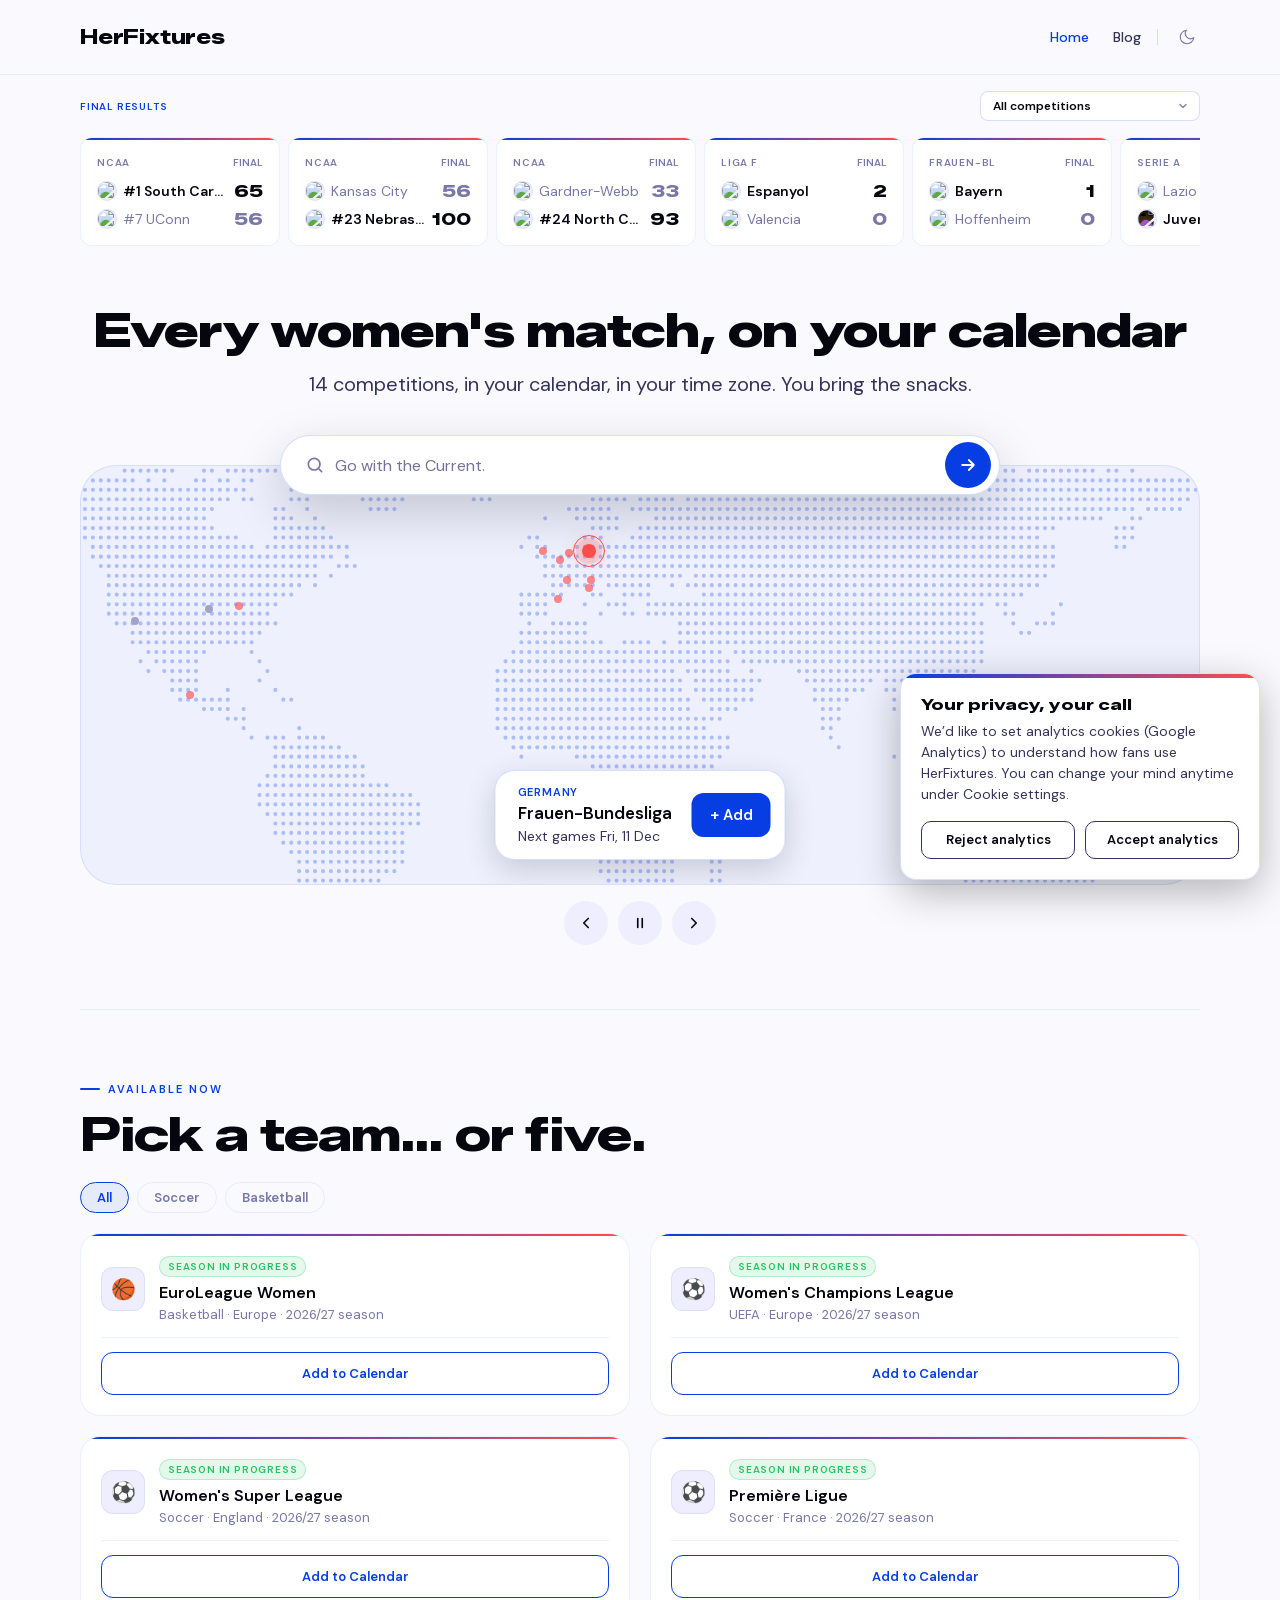
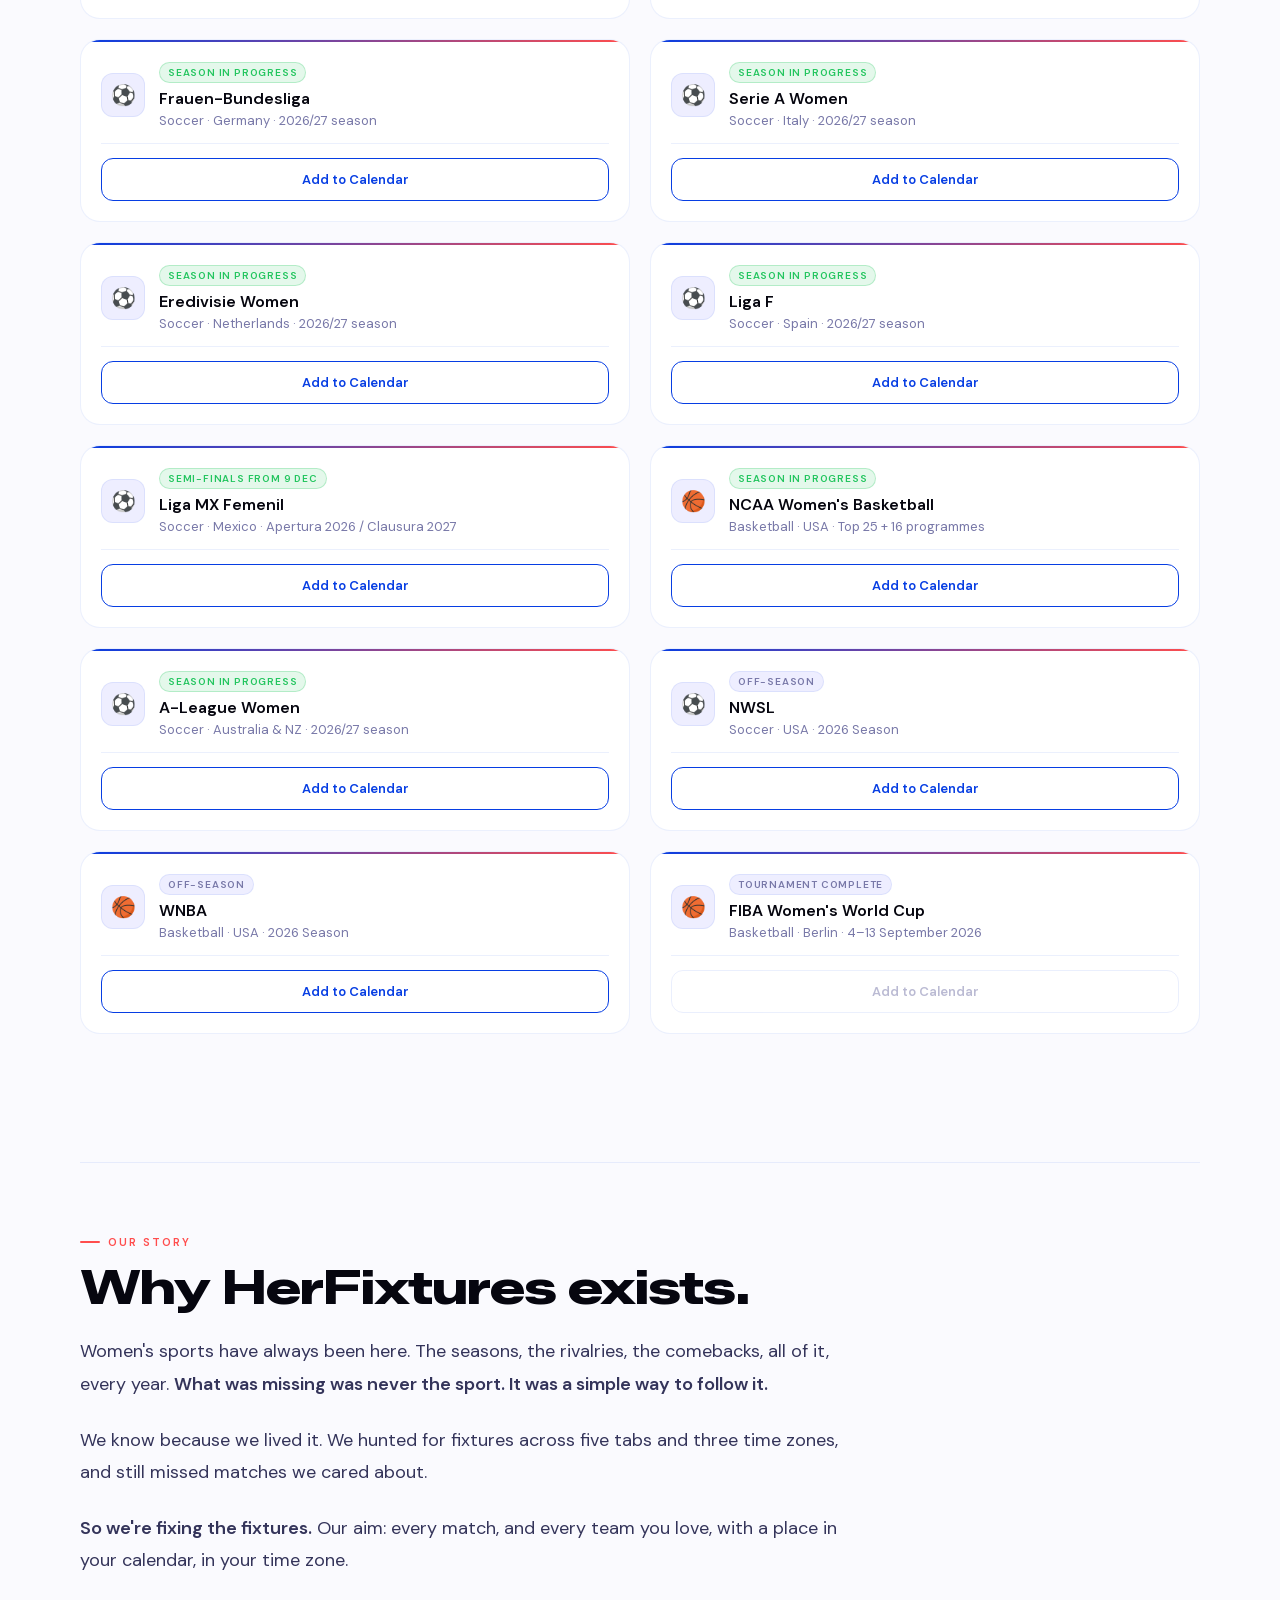
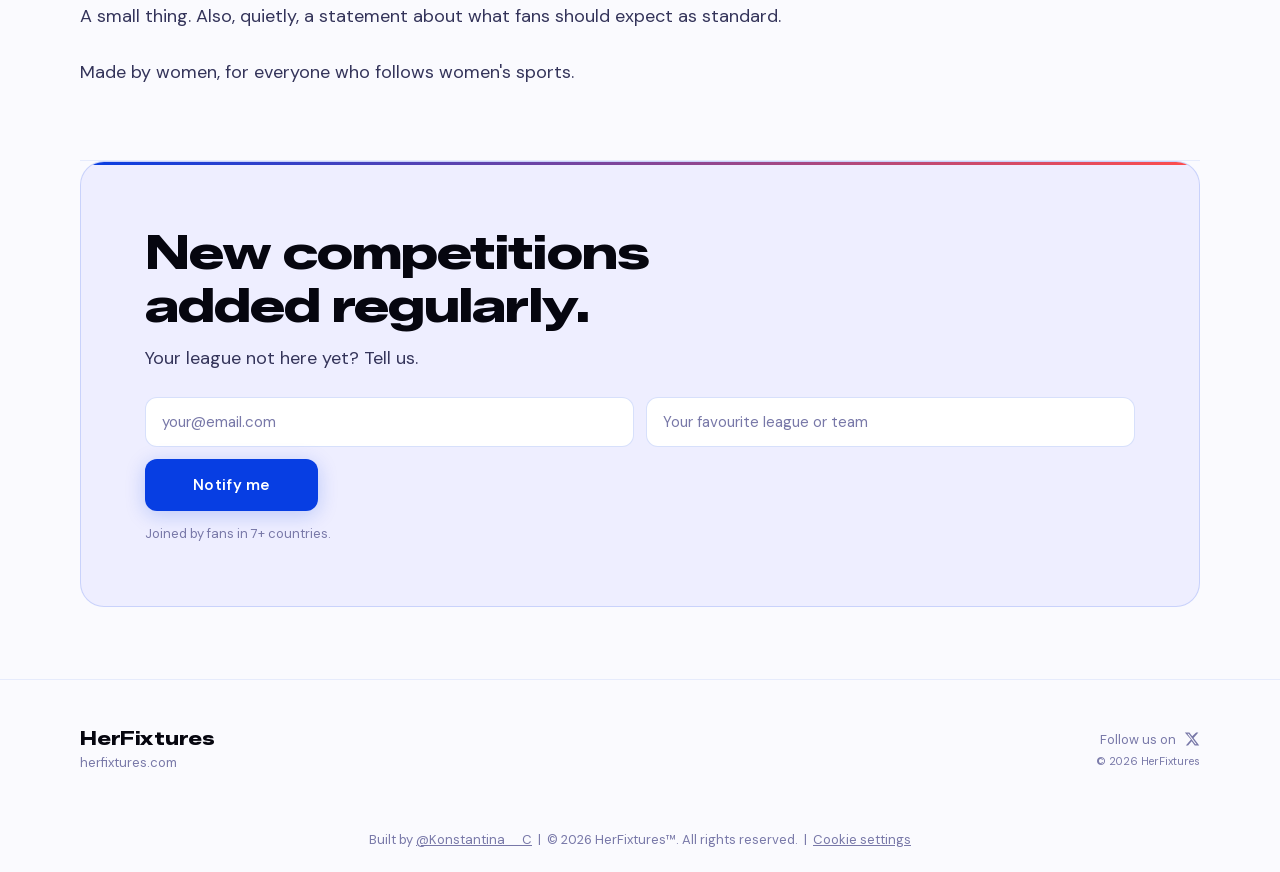
==== commit 610048d3: "search: 70 puns in random order (skipping any too wide for the field), no-results row centred Co-Aut" ====
--- a/index.html
+++ b/index.html
@@ -925,7 +925,7 @@
 .mhero__results li.mhero__res-child { min-height: 44px; padding-left: 52px; }
 .mhero__res-sub { font-size: 14px; font-weight: 600; color: var(--text2); }
 .mhero__results li[aria-selected="true"] .mhero__res-sub, .mhero__results li:hover .mhero__res-sub { color: var(--text); }
-.mhero__results li.mhero__res-empty { cursor: default; color: var(--text2); font-size: 14px; background: none; }
+.mhero__results li.mhero__res-empty { display: block; min-height: 0; padding: 14px 16px; cursor: default; color: var(--text2); font-size: 14px; line-height: 1.5; background: none; }
 .mhero__res-empty a { color: var(--brand-fg); }
 
 /* Map card */
@@ -1404,7 +1404,7 @@
     <div class="divider"></div>
 
     <!-- Email capture -->
-    <div class="email-wrap">
+    <div class="email-wrap" id="tell-us">
       <div class="email-section-title">New competitions<br>added regularly.</div>
       <div class="email-sub">Your league not here yet? Tell us.</div>
       <div class="email-fields">
@@ -2709,15 +2709,106 @@
   if (!map || !input) return;
   /* Search placeholder: its own slow rotation of puns, independent of the map tour.
      Fades out, swaps, fades in; holds while the visitor types or focuses the field. */
-  const PUNS = ['Barça up the right tree…', 'Feeling Lyon-hearted?', 'Spur of the moment?', 'Juve got this.'];
-  let pun = 0;
+  // [text, 1] = desktop only. Any pun wider than the resting field is skipped too.
+  const PUNS = [
+    "Barça up the right tree…",
+    "Feeling Lyon-hearted?",
+    "Spur of the moment?",
+    "Juve got this.",
+    "Type a team, not a password",
+    "Brighton up your week.",
+    "Gunning for someone?",
+    "Chelsea it to believe it.",
+    ["The Red Devil's in the details.", 1],
+    "Aston-ishing, isn't it?",
+    "Hammer time?",
+    "You'll never search alone.",
+    "Get Real.",
+    "Atleti-tude.",
+    "Le Havre a nice day.",
+    "Paris, je t'aime?",
+    ["Who's afraid of the big bad Wolfsburg?", 1],
+    "Frankfurt-ly, my dear…",
+    "Lazio Sunday?",
+    "One in a Milan.",
+    "When in Roma…",
+    "Inter-ested?",
+    "Como-n then.",
+    "Parma-nent fixture.",
+    "Twente-four seven.",
+    "From A to Z? Try AZ.",
+    "Not all who Wander are lost.",
+    "Jet-setter?",
+    "Hear them Roar?",
+    "Rise like a Phoenix.",
+    "Go for Glory.",
+    "Atlas, at last.",
+    "Tigres by the tail?",
+    "Puma up the volume.",
+    "UConn do it.",
+    "Iowa you one.",
+    "Duke it out?",
+    "Tennessee you there.",
+    "Sky's the limit.",
+    "Get Lynx-ed in.",
+    "Aced it.",
+    "Got the Fever?",
+    "Any port in a Storm?",
+    "Does it Spark joy?",
+    "Winging it? Not anymore.",
+    "Give me Liberty.",
+    "Mercury rising.",
+    "Long may she Reign.",
+    "Summit up?",
+    "Pride, no prejudice.",
+    "Go with the Current.",
+    "Catch the Wave.",
+    "Spirit animal?",
+    "Make a Dash for it.",
+    "No rose without Thorns.",
+    "Leave a Legacy.",
+    "Reach for the Stars.",
+    "Take Courage.",
+    "Next stop: Ballhalla.",
+    "Valks this way.",
+    "Big Ellie energy.",
+    "Need some Ellie-vation?",
+    "Tillie voice loading…",
+    ["Not done 'til it's in your calendar.", 1],
+    "Waltz right in.",
+    ["It's coming… to your calendar.", 1],
+    ["Proper England. Proper calendar.", 1],
+    "Riveting stuff.",
+    "Cause an Uproar.",
+    "Your woso era starts here."
+  ].map(p => Array.isArray(p) ? { text: p[0], desktop: true } : { text: p, desktop: false });
+  for (let i = PUNS.length - 1; i > 0; i--) {                 // random order, new every visit
+    const j = Math.floor(Math.random() * (i + 1)); [PUNS[i], PUNS[j]] = [PUNS[j], PUNS[i]];
+  }
+  const phCtx = document.createElement('canvas').getContext('2d');
+  function punFits(p) {
+    if (p.desktop && window.innerWidth < 768) return false;
+    const cs = getComputedStyle(input);
+    const room = input.clientWidth - parseFloat(cs.paddingLeft) - parseFloat(cs.paddingRight);
+    phCtx.font = "400 16px 'DM Sans', sans-serif";
+    return !room || phCtx.measureText(p.text).width <= room - 4;
+  }
+  let pun = -1;
+  function nextPun() {
+    for (let k = 0; k < PUNS.length; k++) {
+      pun = (pun + 1) % PUNS.length;
+      if (punFits(PUNS[pun])) return PUNS[pun].text;
+    }
+    return 'Type a team, not a password';
+  }
+  input.placeholder = nextPun();
+  if (document.fonts) document.fonts.ready.then(() => { if (!punFits(PUNS[pun])) input.placeholder = nextPun(); });
   if (!window.matchMedia('(prefers-reduced-motion: reduce)').matches) {
     setInterval(() => {
       if (input.value || document.activeElement === input || document.hidden) return;
       input.classList.add('ph-out');
       setTimeout(() => {
-        pun = (pun + 1) % PUNS.length;
-        input.placeholder = PUNS[pun];
+        input.placeholder = nextPun();
         input.classList.remove('ph-out');
       }, 350);
     }, 5000);
@@ -2887,7 +2978,7 @@
     results = [];
     const shown = blocks.slice(0, 6);
     if (!shown.length) {
-      list.innerHTML = '<li class="mhero__res-empty" role="option" aria-disabled="true">No match yet. <a href="#live-feeds">Browse all competitions</a></li>';
+      list.innerHTML = '<li class="mhero__res-empty" role="option" aria-disabled="true">No matches found. Ironic, we know. Check the spelling, or <a href="#tell-us" onclick="setTimeout(() => document.getElementById(\'league-input-main\').focus({ preventScroll: true }), 400)">tell us who to add</a>.</li>';
     }
     const add = '<span class="mhero__res-add" aria-hidden="true">+ Add</span>';
     const option = (it, html, cls) => {
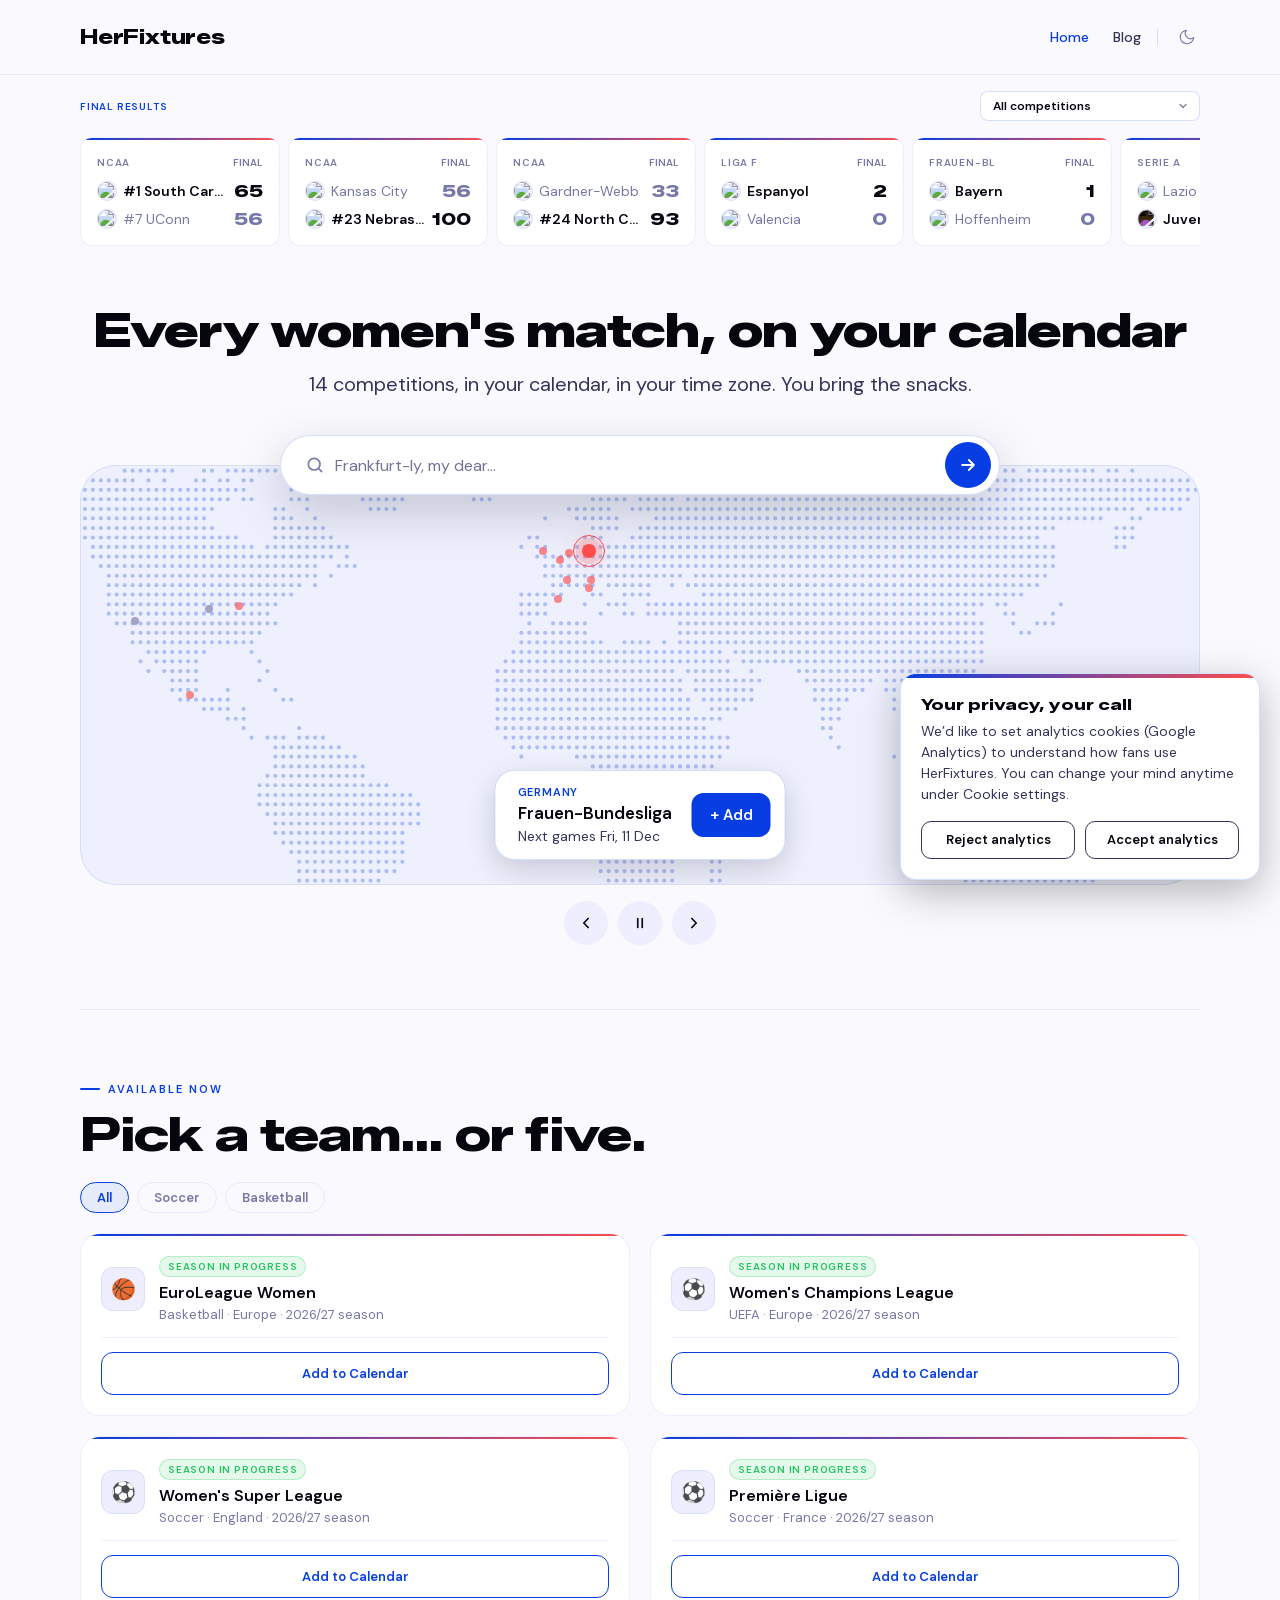
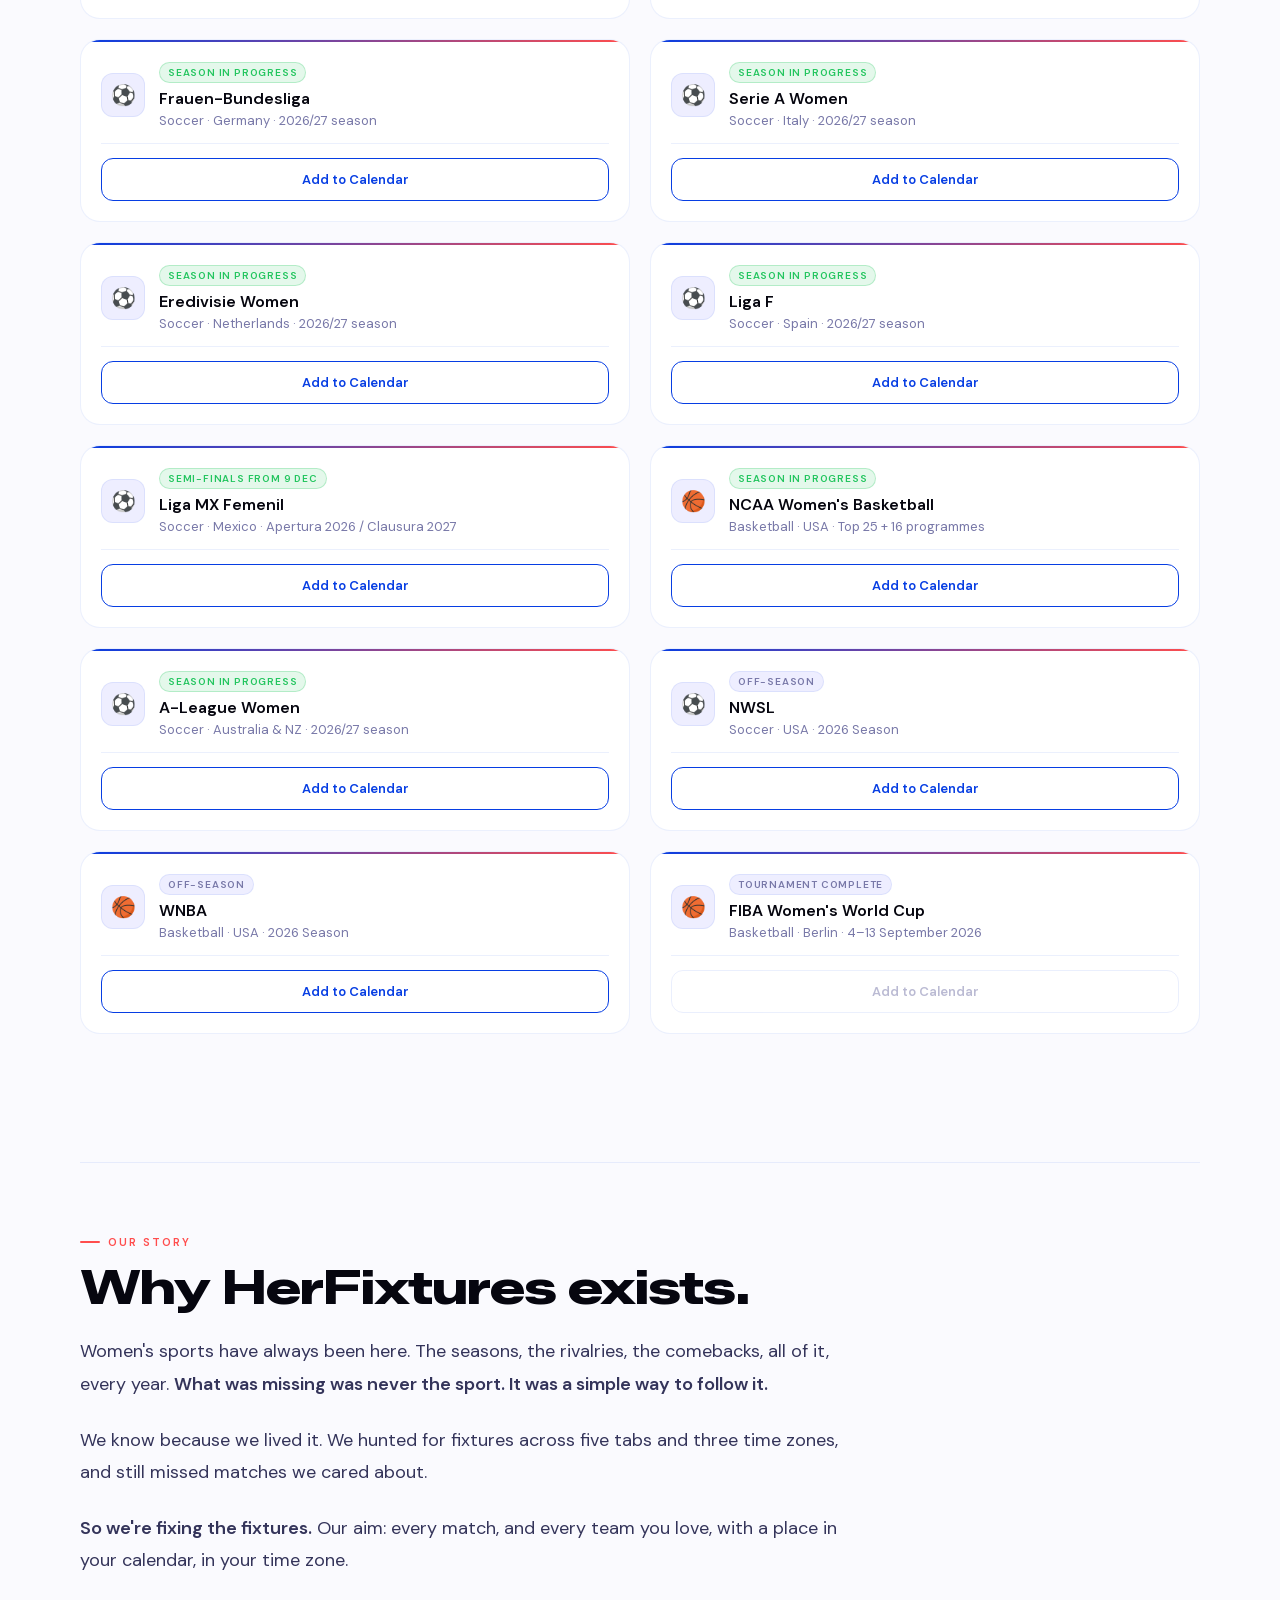
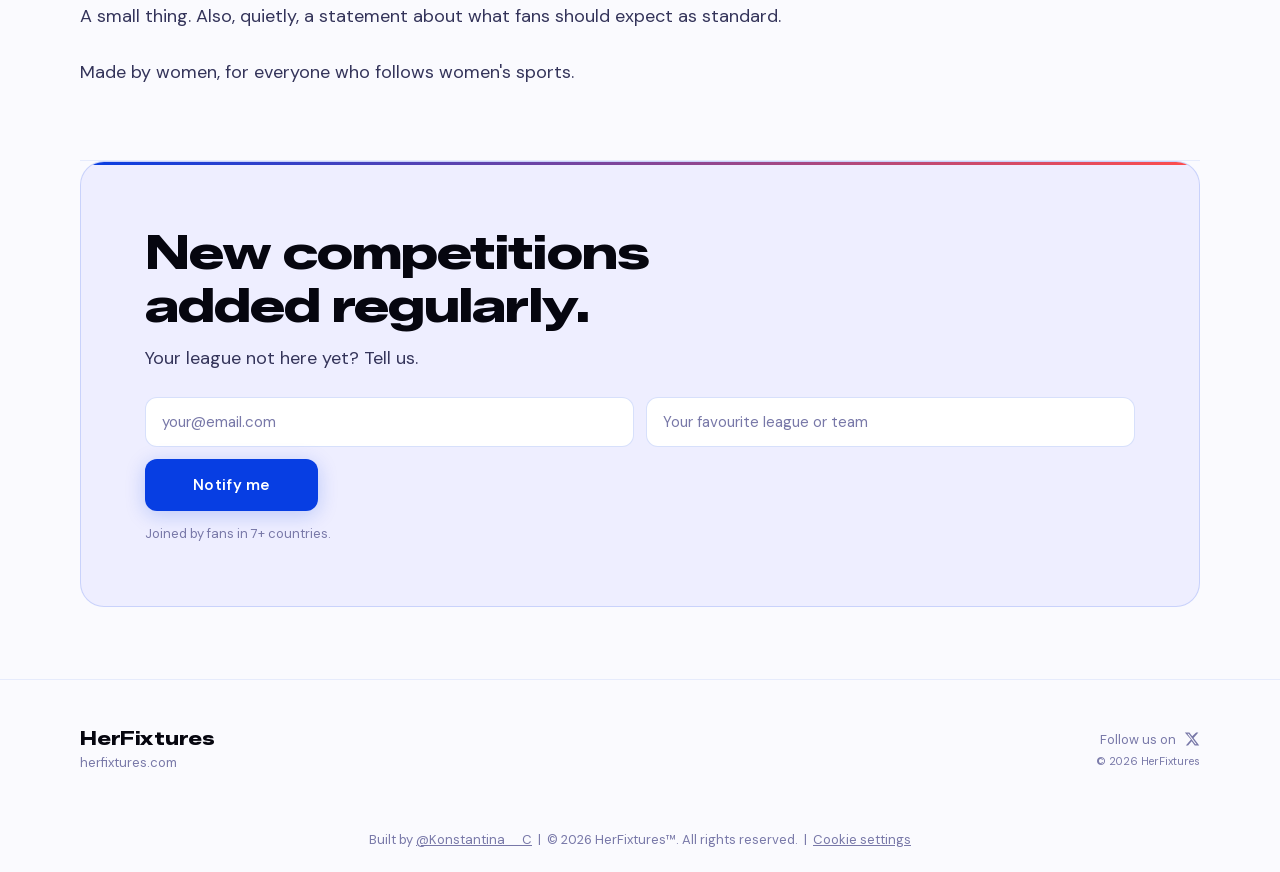
==== commit 7026094a: "search: full WNBA names (New York Liberty, Los Angeles Sparks, Golden State Valkyries) find their te" ====
--- a/index.html
+++ b/index.html
@@ -2936,6 +2936,8 @@
 
   /* ── Search ── */
   const norm = s => s.normalize('NFD').replace(/[̀-ͯ]/g, '').toLowerCase();
+  // Short display names that should also match their full name in search.
+  const TEAM_FULL_NAMES = { 'GS Valkyries': 'Golden State Valkyries', 'LA Sparks': 'Los Angeles Sparks', 'NY Liberty': 'New York Liberty' };
   let index = null;
   function buildIndex() {
     index = [];
@@ -2946,7 +2948,7 @@
                    keys: norm([c.name, c.short || '', where, COUNTRY_ALIASES[where] || ''].join(' ')), icon: (cfg.teams[0] || {}).emoji || '⚽' });
       cfg.teams.forEach(t => {
         if (t.slug === cfg.leagueSlug) return;
-        index.push({ kind: 'team', comp: c, cfg, team: t, name: t.name, meta: c.short || c.name, keys: norm(t.name), logo: t.logo, icon: t.emoji });
+        index.push({ kind: 'team', comp: c, cfg, team: t, name: t.name, meta: c.short || c.name, keys: norm([t.name, TEAM_FULL_NAMES[t.name] || ''].join(' ')), logo: t.logo, icon: t.emoji });
       });
     });
   }
